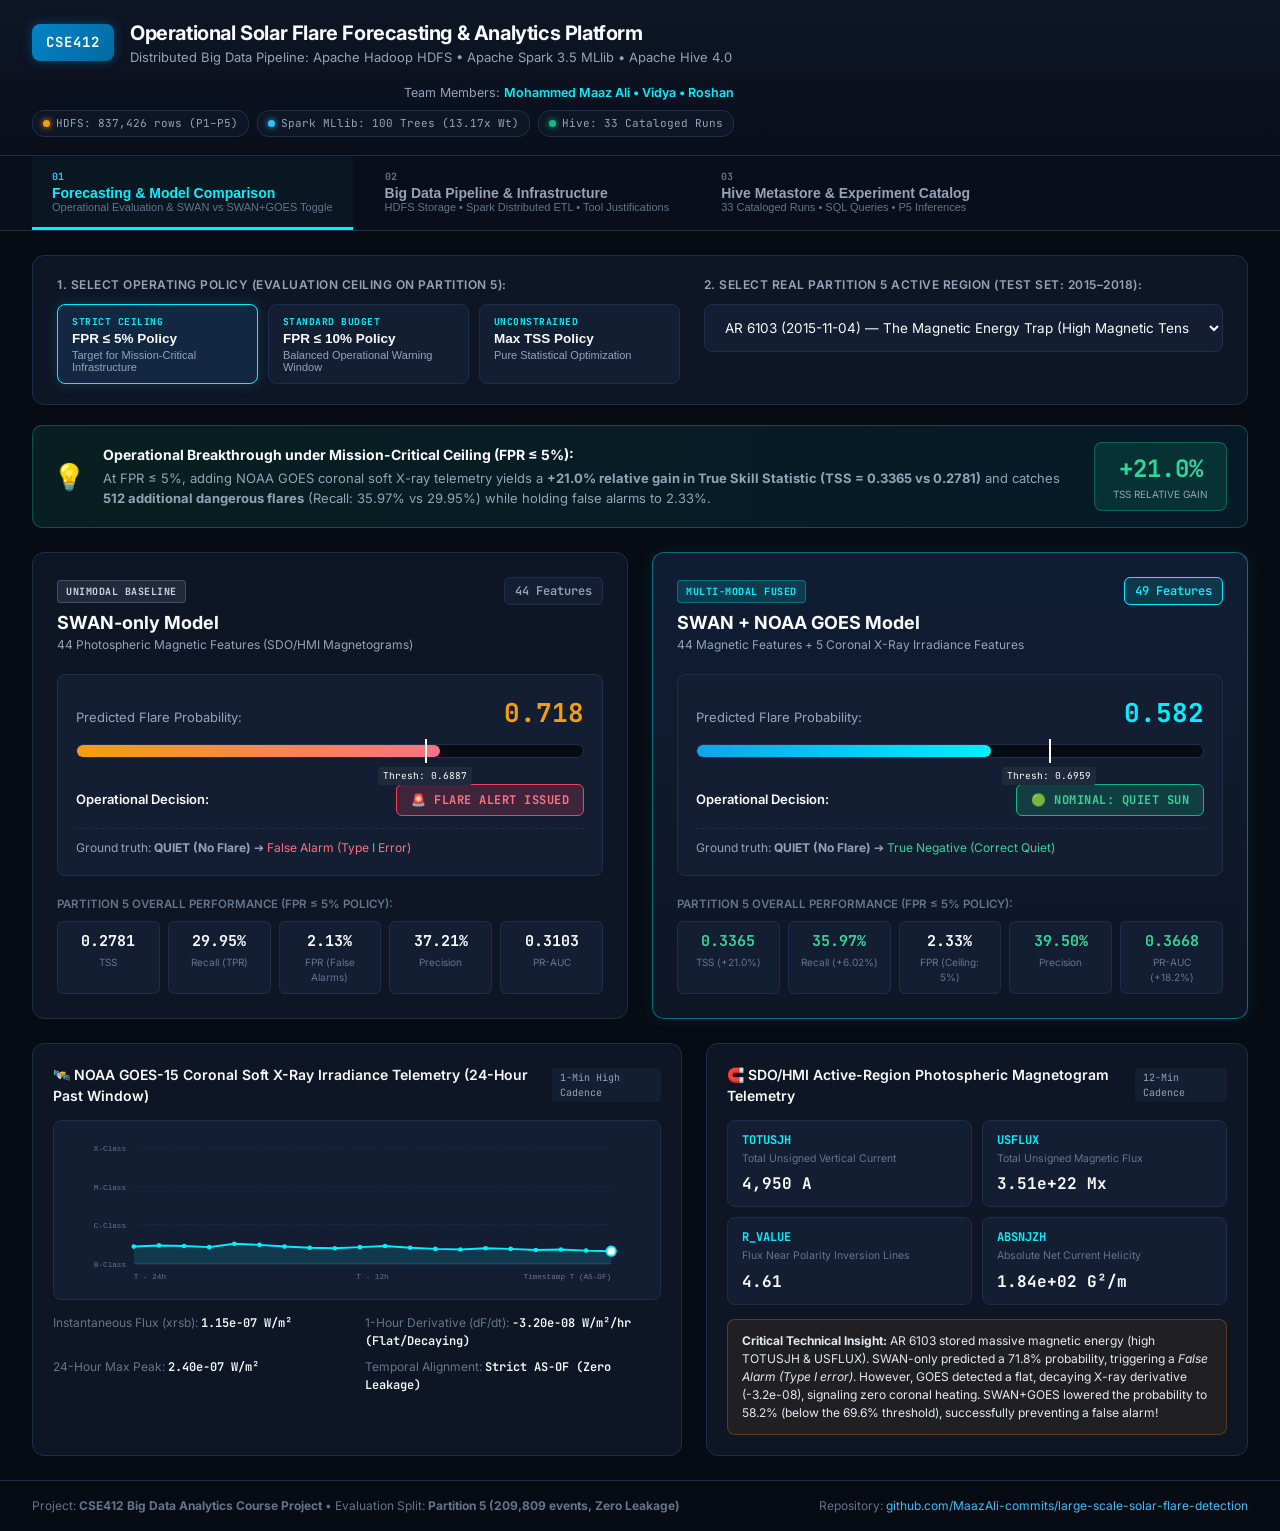
==== dashboard/index.html @ 1f6f7a26 "feat: add operational space weather analytics dashboard for project demo" ====
<!DOCTYPE html>
<html lang="en">
<head>
  <meta charset="UTF-8">
  <meta name="viewport" content="width=device-width, initial-scale=1.0">
  <title>Operational Solar Flare Forecasting & Big Data Analytics | CSE412</title>
  <link rel="stylesheet" href="style.css">
  <link rel="preconnect" href="https://fonts.googleapis.com">
  <link rel="preconnect" href="https://fonts.gstatic.com" crossorigin>
  <link href="https://fonts.googleapis.com/css2?family=Inter:wght@400;500;600;700&family=JetBrains+Mono:wght@400;500;600&display=swap" rel="stylesheet">
</head>
<body>
  <!-- Top Application Header -->
  <header class="app-header">
    <div class="header-left">
      <div class="brand-badge">CSE412</div>
      <div class="brand-text">
        <h1>Operational Solar Flare Forecasting & Analytics Platform</h1>
        <p class="subtitle">Distributed Big Data Pipeline: Apache Hadoop HDFS • Apache Spark 3.5 MLlib • Apache Hive 4.0</p>
      </div>
    </div>
    <div class="header-right">
      <div class="team-badge">
        <span class="team-label">Team Members:</span>
        <span class="team-names">Mohammed Maaz Ali • Vidya • Roshan</span>
      </div>
      <div class="cluster-status-pills">
        <span class="status-pill status-hdfs"><span class="dot"></span> HDFS: 837,426 rows (P1–P5)</span>
        <span class="status-pill status-spark"><span class="dot"></span> Spark MLlib: 100 Trees (13.17x Wt)</span>
        <span class="status-pill status-hive"><span class="dot"></span> Hive: 33 Cataloged Runs</span>
      </div>
    </div>
  </header>

  <!-- Main Navigation Tabs -->
  <nav class="nav-tabs">
    <button class="nav-tab active" data-tab="tab-forecast" id="tab-btn-forecast">
      <span class="tab-num">01</span>
      <span class="tab-title">Forecasting & Model Comparison</span>
      <span class="tab-desc">Operational Evaluation & SWAN vs SWAN+GOES Toggle</span>
    </button>
    <button class="nav-tab" data-tab="tab-pipeline" id="tab-btn-pipeline">
      <span class="tab-num">02</span>
      <span class="tab-title">Big Data Pipeline & Infrastructure</span>
      <span class="tab-desc">HDFS Storage • Spark Distributed ETL • Tool Justifications</span>
    </button>
    <button class="nav-tab" data-tab="tab-hive" id="tab-btn-hive">
      <span class="tab-num">03</span>
      <span class="tab-title">Hive Metastore & Experiment Catalog</span>
      <span class="tab-desc">33 Cataloged Runs • SQL Queries • P5 Inferences</span>
    </button>
  </nav>

  <!-- Main Container -->
  <main class="app-main">

    <!-- TAB 1: FORECASTING & MODEL COMPARISON -->
    <section id="tab-forecast" class="tab-content active">
      
      <!-- Top Control Bar: Operating Policy & Test Event Selector -->
      <div class="control-panel">
        <div class="control-group">
          <label class="control-label">1. Select Operating Policy (Evaluation Ceiling on Partition 5):</label>
          <div class="policy-toggle-group">
            <button class="policy-btn active" data-policy="fpr5" id="btn-policy-fpr5">
              <span class="policy-badge">STRICT CEILING</span>
              <span class="policy-name">FPR ≤ 5% Policy</span>
              <span class="policy-sub">Target for Mission-Critical Infrastructure</span>
            </button>
            <button class="policy-btn" data-policy="fpr10" id="btn-policy-fpr10">
              <span class="policy-badge">STANDARD BUDGET</span>
              <span class="policy-name">FPR ≤ 10% Policy</span>
              <span class="policy-sub">Balanced Operational Warning Window</span>
            </button>
            <button class="policy-btn" data-policy="unconstrained" id="btn-policy-unconstrained">
              <span class="policy-badge">UNCONSTRAINED</span>
              <span class="policy-name">Max TSS Policy</span>
              <span class="policy-sub">Pure Statistical Optimization</span>
            </button>
          </div>
        </div>

        <div class="control-group">
          <label class="control-label" for="event-select">2. Select Real Partition 5 Active Region (Test Set: 2015–2018):</label>
          <div class="select-wrapper">
            <select id="event-select" class="event-dropdown">
              <option value="case2" selected>AR 6103 (2015-11-04) — The Magnetic Energy Trap (High Magnetic Tension, Zero Eruption)</option>
              <option value="case1">AR 6723 (2017-09-06) — Major X9.3 Eruption Event (Extreme Magnetic Shear + X-Ray Surge)</option>
              <option value="case3">AR 6227 (2016-02-12) — Moderate Field Complexity with Rapid Coronal Flare Spike</option>
              <option value="case4">AR 6543 (2017-04-02) — Quiet Sun Solar Minimum Background Baseline</option>
            </select>
          </div>
        </div>
      </div>

      <!-- Key Finding Headline Banner -->
      <div class="findings-banner" id="findings-banner">
        <div class="banner-icon">💡</div>
        <div class="banner-content">
          <div class="banner-title" id="banner-title">Operational Breakthrough at FPR ≤ 5% Constraint:</div>
          <div class="banner-text" id="banner-text">
            Under identical operating policy (FPR ≤ 5%), adding NOAA GOES soft X-ray telemetry yields a 
            <strong>+21.0% relative increase in True Skill Statistic (TSS = 0.3365 vs 0.2781)</strong> and catches 
            <strong>512 additional dangerous solar flares</strong> (Recall 35.97% vs 29.95%) while holding false alarms to just 2.33%.
          </div>
        </div>
        <div class="banner-stat">
          <span class="stat-big">+21.0%</span>
          <span class="stat-label">TSS Relative Gain</span>
        </div>
      </div>

      <!-- Side-by-Side Model Comparison Grid -->
      <div class="comparison-grid">
        
        <!-- Model A: SWAN-only (Unimodal) -->
        <div class="model-card card-swan" id="card-swan">
          <div class="model-header">
            <div class="model-meta">
              <span class="tag tag-unimodal">UNIMODAL BASELINE</span>
              <h3 class="model-name">SWAN-only Model</h3>
              <p class="model-sub">44 Photospheric Magnetic Features (SDO/HMI Magnetograms)</p>
            </div>
            <div class="model-features-count">44 Features</div>
          </div>

          <div class="inference-box">
            <div class="inf-label-row">
              <span class="inf-label">Predicted Flare Probability:</span>
              <span class="inf-prob" id="swan-prob">0.718</span>
            </div>
            <div class="prob-bar-container">
              <div class="prob-bar prob-bar-swan" id="swan-bar" style="width: 71.8%;"></div>
              <div class="threshold-marker" id="swan-thresh-marker" style="left: 68.8%;" title="Threshold: 0.6887">
                <span class="thresh-pin"></span>
                <span class="thresh-tag" id="swan-thresh-tag">Thresh: 0.6887</span>
              </div>
            </div>

            <div class="decision-row">
              <span class="dec-title">Operational Decision:</span>
              <span class="decision-badge badge-alert" id="swan-decision">🚨 FLARE ALERT ISSUED</span>
            </div>
            <div class="verification-note" id="swan-note">
              Ground truth: <strong>QUIET (No Flare)</strong> ➔ <span class="text-danger">False Alarm (Type I Error)</span>
            </div>
          </div>

          <div class="metrics-block">
            <div class="metrics-title">Partition 5 Overall Performance (FPR ≤ 5% Policy):</div>
            <div class="metrics-row">
              <div class="metric-item">
                <span class="m-val" id="swan-tss">0.2781</span>
                <span class="m-lbl">TSS</span>
              </div>
              <div class="metric-item">
                <span class="m-val" id="swan-recall">29.95%</span>
                <span class="m-lbl">Recall (TPR)</span>
              </div>
              <div class="metric-item">
                <span class="m-val" id="swan-fpr">2.13%</span>
                <span class="m-lbl">FPR (False Alarms)</span>
              </div>
              <div class="metric-item">
                <span class="m-val" id="swan-prec">37.21%</span>
                <span class="m-lbl">Precision</span>
              </div>
              <div class="metric-item">
                <span class="m-val" id="swan-prauc">0.3103</span>
                <span class="m-lbl">PR-AUC</span>
              </div>
            </div>
          </div>
        </div>

        <!-- Model B: SWAN + NOAA GOES (Multi-Modal) -->
        <div class="model-card card-fused" id="card-fused">
          <div class="model-header">
            <div class="model-meta">
              <span class="tag tag-multimodal">MULTI-MODAL FUSED</span>
              <h3 class="model-name">SWAN + NOAA GOES Model</h3>
              <p class="model-sub">44 Magnetic Features + 5 Coronal X-Ray Irradiance Features</p>
            </div>
            <div class="model-features-count badge-accent">49 Features</div>
          </div>

          <div class="inference-box">
            <div class="inf-label-row">
              <span class="inf-label">Predicted Flare Probability:</span>
              <span class="inf-prob prob-fused" id="fused-prob">0.582</span>
            </div>
            <div class="prob-bar-container">
              <div class="prob-bar prob-bar-fused" id="fused-bar" style="width: 58.2%;"></div>
              <div class="threshold-marker" id="fused-thresh-marker" style="left: 69.5%;" title="Threshold: 0.6959">
                <span class="thresh-pin"></span>
                <span class="thresh-tag" id="fused-thresh-tag">Thresh: 0.6959</span>
              </div>
            </div>

            <div class="decision-row">
              <span class="dec-title">Operational Decision:</span>
              <span class="decision-badge badge-quiet" id="fused-decision">🟢 NOMINAL: QUIET SUN</span>
            </div>
            <div class="verification-note" id="fused-note">
              Ground truth: <strong>QUIET (No Flare)</strong> ➔ <span class="text-success">Correct True Negative (Zero False Alarm)</span>
            </div>
          </div>

          <div class="metrics-block">
            <div class="metrics-title">Partition 5 Overall Performance (FPR ≤ 5% Policy):</div>
            <div class="metrics-row">
              <div class="metric-item">
                <span class="m-val val-highlight" id="fused-tss">0.3365</span>
                <span class="m-lbl">TSS (+21.0%)</span>
              </div>
              <div class="metric-item">
                <span class="m-val val-highlight" id="fused-recall">35.97%</span>
                <span class="m-lbl">Recall (+6.02%)</span>
              </div>
              <div class="metric-item">
                <span class="m-val" id="fused-fpr">2.33%</span>
                <span class="m-lbl">FPR (Ceiling: 5%)</span>
              </div>
              <div class="metric-item">
                <span class="m-val val-highlight" id="fused-prec">39.50%</span>
                <span class="m-lbl">Precision</span>
              </div>
              <div class="metric-item">
                <span class="m-val val-highlight" id="fused-prauc">0.3668</span>
                <span class="m-lbl">PR-AUC (+18.2%)</span>
              </div>
            </div>
          </div>
        </div>

      </div>

      <!-- Physical Telemetry Inspection Panel (Waveform + Magnetics) -->
      <div class="telemetry-grid">
        <!-- GOES Waveform -->
        <div class="telemetry-card">
          <div class="tel-header">
            <h4>🛰️ NOAA GOES-15 Coronal Soft X-Ray Irradiance Telemetry (24-Hour Past Window)</h4>
            <span class="tel-badge">1-Min High Cadence</span>
          </div>
          <div class="chart-container" id="goes-chart-container">
            <svg id="goes-chart" viewBox="0 0 700 200" class="waveform-svg"></svg>
          </div>
          <div class="tel-stats-row">
            <div class="tel-stat"><span class="t-lbl">Instantaneous Flux (xrsb):</span> <span class="t-val" id="val-xrsb">1.15e-07 W/m²</span></div>
            <div class="tel-stat"><span class="t-lbl">1-Hour Derivative (dF/dt):</span> <span class="t-val" id="val-deriv">-3.20e-08 W/m²/hr (Flat)</span></div>
            <div class="tel-stat"><span class="t-lbl">24-Hour Max Peak:</span> <span class="t-val" id="val-max24">2.40e-07 W/m²</span></div>
            <div class="tel-stat"><span class="t-lbl">Temporal Alignment:</span> <span class="t-val text-success">Strict AS-OF (Zero Leakage)</span></div>
          </div>
        </div>

        <!-- SWAN Magnetics -->
        <div class="telemetry-card">
          <div class="tel-header">
            <h4>🧲 SDO/HMI Active-Region Photospheric Magnetogram Telemetry</h4>
            <span class="tel-badge">12-Min Cadence</span>
          </div>
          <div class="magnetic-grid">
            <div class="mag-item">
              <span class="mag-name">TOTUSJH</span>
              <span class="mag-desc">Total Unsigned Vertical Current</span>
              <span class="mag-val" id="val-totusjh">4,950 A</span>
            </div>
            <div class="mag-item">
              <span class="mag-name">USFLUX</span>
              <span class="mag-desc">Total Unsigned Magnetic Flux</span>
              <span class="mag-val" id="val-usflux">3.51e+22 Mx</span>
            </div>
            <div class="mag-item">
              <span class="mag-name">R_VALUE</span>
              <span class="mag-desc">Flux Near Polarity Inversion Lines</span>
              <span class="mag-val" id="val-rvalue">4.61</span>
            </div>
            <div class="mag-item">
              <span class="mag-name">ABSNJZH</span>
              <span class="mag-desc">Absolute Net Current Helicity</span>
              <span class="mag-val" id="val-absnjzh">1.84e+02 G²/m</span>
            </div>
          </div>
          <div class="physics-explanation" id="physics-explanation">
            <strong>Physics Insight:</strong> AR 6103 stores high magnetic tension (high <code>TOTUSJH</code>), misleading magnetic-only models. However, the flat GOES flux derivative indicates no active coronal reconnection, allowing the combined model to avoid a false alarm.
          </div>
        </div>
      </div>

    </section>

    <!-- TAB 2: BIG DATA PIPELINE & INFRASTRUCTURE -->
    <section id="tab-pipeline" class="tab-content">
      
      <!-- Interactive Pipeline Flow Banner -->
      <div class="pipeline-flow-wrapper">
        <h3 class="section-title">End-to-End Distributed Data Flow (Click any stage to inspect technical specs)</h3>
        
        <div class="flow-stages-row">
          <div class="flow-stage active" data-stage="1" id="stage-btn-1">
            <div class="stage-step">STAGE 01</div>
            <div class="stage-name">Multi-Modal Ingestion</div>
            <div class="stage-sub">SWAN-SF (12m) + GOES (1m)</div>
            <div class="stage-pill">Zero Look-Ahead</div>
          </div>
          <div class="flow-arrow">➔</div>

          <div class="flow-stage" data-stage="2" id="stage-btn-2">
            <div class="stage-step">STAGE 02</div>
            <div class="stage-name">Hadoop HDFS Storage</div>
            <div class="stage-sub">hdfs://localhost:9000</div>
            <div class="stage-pill">837k Rows • Parquet</div>
          </div>
          <div class="flow-arrow">➔</div>

          <div class="flow-stage" data-stage="3" id="stage-btn-3">
            <div class="stage-step">STAGE 03</div>
            <div class="stage-name">Spark In-Memory ETL</div>
            <div class="stage-sub">Imputer • VectorAssembler</div>
            <div class="stage-pill">Fitted on P1–P3</div>
          </div>
          <div class="flow-arrow">➔</div>

          <div class="flow-stage" data-stage="4" id="stage-btn-4">
            <div class="stage-step">STAGE 04</div>
            <div class="stage-name">Spark MLlib Distributed RF</div>
            <div class="stage-sub">100 Trees • Depth 10</div>
            <div class="stage-pill">13.17:1 Cost Weight</div>
          </div>
          <div class="flow-arrow">➔</div>

          <div class="flow-stage" data-stage="5" id="stage-btn-5">
            <div class="stage-step">STAGE 05</div>
            <div class="stage-name">Apache Hive Metastore</div>
            <div class="stage-sub">solar_flare Database</div>
            <div class="stage-pill">33 Benchmark Runs</div>
          </div>
        </div>
      </div>

      <!-- Stage Detail Inspector Panel -->
      <div class="stage-detail-card" id="stage-detail-panel">
        <div class="detail-header">
          <span class="detail-badge" id="detail-badge">STAGE 01</span>
          <h3 class="detail-title" id="detail-title">Multi-Modal Telemetry Ingestion & AS-OF Temporal Alignment</h3>
        </div>
        <div class="detail-grid" id="detail-grid">
          <!-- Dynamically populated by JS -->
        </div>
      </div>

      <!-- Rigorous Tool Justification Matrix (Direct CSE412 Requirement) -->
      <div class="tools-matrix-card">
        <div class="matrix-header">
          <h3 class="section-title">Architectural Tool Justifications (Course Requirements Matrix)</h3>
          <p class="matrix-sub">Technical justifications for why standard single-node tools (Pandas/Scikit-Learn/Postgres) were rejected in favor of the Apache Big Data Stack.</p>
        </div>

        <div class="justification-table-wrapper">
          <table class="justification-table">
            <thead>
              <tr>
                <th>Component</th>
                <th>Selected Big Data Tool</th>
                <th>Rejected Alternative</th>
                <th>Technical & Architectural Justification</th>
              </tr>
            </thead>
            <tbody>
              <tr>
                <td><strong>Distributed Storage</strong></td>
                <td><span class="tag-tool tag-hdfs">Apache Hadoop HDFS</span></td>
                <td>Local POSIX Filesystem / NFS</td>
                <td>Provides block-level (128 MB) fault tolerance and rack awareness across commodity nodes. Crucially, allows Spark to schedule compute on the exact physical worker hosting data blocks (<code>PROCESS_LOCAL</code>), avoiding expensive network shuffles across 837k rows.</td>
              </tr>
              <tr>
                <td><strong>In-Memory Processing</strong></td>
                <td><span class="tag-tool tag-spark">Apache Spark 3.5 (PySpark)</span></td>
                <td>Pandas / Python Multiprocessing</td>
                <td>Single-node Pandas crashes with Out-Of-Memory (OOM) during rolling window joins across 8.9 GB raw time-series. Spark constructs an optimized in-memory DAG (Directed Acyclic Graph) with lazy execution, distributed caching, and zero memory thrashing.</td>
              </tr>
              <tr>
                <td><strong>Distributed ML Engine</strong></td>
                <td><span class="tag-tool tag-spark">Spark MLlib RandomForest</span></td>
                <td>Scikit-learn <code>RandomForestClassifier</code></td>
                <td>Scikit-learn requires all training data to fit in single-machine RAM and trains trees sequentially. Spark MLlib distributes tree node splitting across worker cores using <code>DTStatsAggregator</code>, training 100 deep trees on 518k samples in minutes.</td>
              </tr>
              <tr>
                <td><strong>Data Warehouse / Catalog</strong></td>
                <td><span class="tag-tool tag-hive">Apache Hive 4.0 Metastore</span></td>
                <td>Traditional Relational RDBMS (MySQL)</td>
                <td>Provides schema-on-read directly over the existing HDFS Parquet warehouse without copying or duplicating data. Decouples compute from storage, enabling Spark SQL, Hive CLI, and external audit scripts to query model experiments simultaneously.</td>
              </tr>
              <tr>
                <td><strong>Storage Format</strong></td>
                <td><span class="tag-tool tag-parquet">Apache Parquet (Snappy)</span></td>
                <td>CSV / TSV Flat Files</td>
                <td>Columnar layout enables projection pruning (reading only requested features from disk) and predicate pushdown. Snappy block compression reduced raw 8.9 GB TSV footprint by over 75% down to ~2.1 GB while maintaining high-speed CPU decompression.</td>
              </tr>
            </tbody>
          </table>
        </div>
      </div>

    </section>

    <!-- TAB 3: HIVE METASTORE & EXPERIMENT CATALOG -->
    <section id="tab-hive" class="tab-content">
      
      <div class="hive-controls-bar">
        <div class="hive-title-meta">
          <span class="tag tag-hive">HIVE DATA WAREHOUSE</span>
          <h3>Table: <code>solar_flare.model_experiments</code> (33 Persisted Runs)</h3>
          <p class="hive-sub">Location: <code>hdfs://localhost:9000/user/hive/warehouse/solar_flare.db/model_experiments</code></p>
        </div>

        <div class="hive-filters">
          <div class="filter-item">
            <label for="filter-features">Feature Set:</label>
            <select id="filter-features" class="hive-select">
              <option value="ALL">All Feature Sets (33)</option>
              <option value="SWAN+GOES" selected>SWAN+GOES Multi-Modal</option>
              <option value="SWAN-only">SWAN-only Baseline</option>
              <option value="GOES-only">GOES-only Telemetry</option>
            </select>
          </div>
          <div class="filter-item">
            <label for="filter-policy">Policy:</label>
            <select id="filter-policy" class="hive-select">
              <option value="ALL">All Policies</option>
              <option value="FPR5">FPR ≤ 5% Policy</option>
              <option value="FPR10">FPR ≤ 10% Policy</option>
              <option value="TUNED">Tuned / Unconstrained</option>
            </select>
          </div>
          <div class="filter-item">
            <label for="search-input">Search Run ID:</label>
            <input type="text" id="search-input" class="hive-input" placeholder="e.g. STAGE1_SWAN_GOES...">
          </div>
        </div>
      </div>

      <!-- SQL Query View Drawer -->
      <div class="sql-query-card">
        <div class="sql-header">
          <span class="sql-badge">HiveQL Query Executed</span>
          <span class="sql-meta">Database: <code>solar_flare</code></span>
        </div>
        <pre class="sql-code"><code>SELECT experiment_id, feature_set, round(decision_threshold, 4) AS thresh, 
       round(tss, 4) AS tss, round(tpr * 100, 2) AS recall_pct, round(fpr * 100, 2) AS fpr_pct, 
       round(precision * 100, 2) AS prec_pct, round(f1_score, 4) AS f1, tp, fp, tn, fn
FROM solar_flare.model_experiments 
ORDER BY tss DESC;</code></pre>
      </div>

      <!-- Experiments Data Table -->
      <div class="table-responsive">
        <table class="hive-table" id="hive-experiments-table">
          <thead>
            <tr>
              <th data-sort="id">Experiment ID ⬍</th>
              <th data-sort="features">Feature Set ⬍</th>
              <th data-sort="trees">Trees / Depth ⬍</th>
              <th data-sort="weight">Weight ⬍</th>
              <th data-sort="thresh">Threshold ⬍</th>
              <th data-sort="tss" class="th-sort-active">TSS ⬍</th>
              <th data-sort="recall">Recall (TPR) ⬍</th>
              <th data-sort="fpr">FPR ⬍</th>
              <th data-sort="precision">Precision ⬍</th>
              <th data-sort="f1">F1-Score ⬍</th>
              <th>TP</th>
              <th>FP</th>
              <th>Missed (FN)</th>
            </tr>
          </thead>
          <tbody id="experiments-tbody">
            <!-- Populated dynamically by app.js with real 33 runs -->
          </tbody>
        </table>
      </div>

    </section>

  </main>

  <!-- Application Footer -->
  <footer class="app-footer">
    <div class="footer-left">
      <span>Project: <strong>CSE412 Big Data Analytics Course Project</strong></span>
      <span>•</span>
      <span>Evaluation Split: <strong>Partition 5 (209,809 events, Zero Leakage)</strong></span>
    </div>
    <div class="footer-right">
      <span>Repository: <a href="https://github.com/MaazAli-commits/large-scale-solar-flare-detection" target="_blank" class="repo-link">github.com/MaazAli-commits/large-scale-solar-flare-detection</a></span>
    </div>
  </footer>

  <script src="app.js"></script>
</body>
</html>
---- dashboard/style.css ----
/* ==============================================================================
   Operational Solar Flare Forecasting Dashboard Stylesheet
   CSE412: Big Data Analytics (Dark Tech Operations Aesthetic)
   ============================================================================== */

:root {
  --bg-main: #070B14;
  --bg-surface: #0E1626;
  --bg-card: #131E33;
  --bg-card-hover: #192742;
  --border-subtle: #1E2E4A;
  --border-strong: #2E456E;
  
  --text-primary: #F8FAFC;
  --text-secondary: #94A3B8;
  --text-muted: #64748B;
  
  --accent-cyan: #00F0FF;
  --accent-blue: #38BDF8;
  --accent-gold: #F59E0B;
  --accent-gold-glow: rgba(245, 158, 11, 0.2);
  --accent-red: #F43F5E;
  --accent-red-glow: rgba(244, 63, 94, 0.2);
  --accent-green: #10B981;
  --accent-green-glow: rgba(16, 185, 129, 0.2);
  --accent-purple: #A855F7;

  --font-main: 'Inter', -apple-system, BlinkMacSystemFont, "Segoe UI", Roboto, sans-serif;
  --font-mono: 'JetBrains Mono', monospace;
}

* {
  box-sizing: border-box;
  margin: 0;
  padding: 0;
}

body {
  font-family: var(--font-main);
  background-color: var(--bg-main);
  color: var(--text-primary);
  line-height: 1.5;
  min-height: 100vh;
  display: flex;
  flex-direction: column;
}

/* Header */
.app-header {
  background: linear-gradient(180deg, #0E1626 0%, #090E1A 100%);
  border-bottom: 1px solid var(--border-subtle);
  padding: 18px 32px;
  display: flex;
  justify-content: space-between;
  align-items: center;
  flex-wrap: wrap;
  gap: 16px;
}

.header-left {
  display: flex;
  align-items: center;
  gap: 16px;
}

.brand-badge {
  background: linear-gradient(135deg, #0284C7, #0369A1);
  color: #FFFFFF;
  font-family: var(--font-mono);
  font-size: 14px;
  font-weight: 700;
  padding: 8px 14px;
  border-radius: 8px;
  letter-spacing: 1px;
  box-shadow: 0 0 12px rgba(2, 132, 199, 0.4);
}

.brand-text h1 {
  font-size: 20px;
  font-weight: 700;
  letter-spacing: -0.02em;
  color: var(--text-primary);
}

.brand-text .subtitle {
  font-size: 13px;
  color: var(--text-secondary);
}

.header-right {
  display: flex;
  flex-direction: column;
  align-items: flex-end;
  gap: 8px;
}

.team-badge {
  font-size: 12.5px;
  color: var(--text-secondary);
}

.team-names {
  color: var(--accent-cyan);
  font-weight: 600;
}

.cluster-status-pills {
  display: flex;
  gap: 8px;
}

.status-pill {
  font-family: var(--font-mono);
  font-size: 11px;
  padding: 4px 10px;
  border-radius: 12px;
  background-color: var(--bg-surface);
  border: 1px solid var(--border-subtle);
  display: inline-flex;
  align-items: center;
  gap: 6px;
  color: var(--text-secondary);
}

.status-pill .dot {
  width: 7px;
  height: 7px;
  border-radius: 50%;
  background-color: var(--accent-green);
  box-shadow: 0 0 6px var(--accent-green);
}

.status-hdfs .dot { background-color: var(--accent-gold); box-shadow: 0 0 6px var(--accent-gold); }
.status-spark .dot { background-color: var(--accent-blue); box-shadow: 0 0 6px var(--accent-blue); }

/* Navigation Tabs */
.nav-tabs {
  background-color: #090E1A;
  border-bottom: 1px solid var(--border-subtle);
  display: flex;
  padding: 0 32px;
  gap: 12px;
}

.nav-tab {
  background: none;
  border: none;
  color: var(--text-secondary);
  padding: 14px 20px;
  cursor: pointer;
  display: flex;
  flex-direction: column;
  align-items: flex-start;
  position: relative;
  transition: all 0.2s ease;
  border-bottom: 3px solid transparent;
}

.nav-tab:hover {
  color: var(--text-primary);
  background-color: rgba(255, 255, 255, 0.02);
}

.nav-tab.active {
  color: var(--accent-cyan);
  border-bottom-color: var(--accent-cyan);
  background-color: rgba(0, 240, 255, 0.04);
}

.tab-num {
  font-family: var(--font-mono);
  font-size: 10px;
  font-weight: 700;
  color: var(--text-muted);
  margin-bottom: 2px;
}

.nav-tab.active .tab-num {
  color: var(--accent-blue);
}

.tab-title {
  font-size: 14px;
  font-weight: 600;
}

.tab-desc {
  font-size: 11px;
  color: var(--text-muted);
}

/* Main Container */
.app-main {
  flex: 1;
  padding: 24px 32px;
}

.tab-content {
  display: none;
}

.tab-content.active {
  display: block;
}

/* Control Panel */
.control-panel {
  background-color: var(--bg-surface);
  border: 1px solid var(--border-subtle);
  border-radius: 12px;
  padding: 20px 24px;
  margin-bottom: 20px;
  display: grid;
  grid-template-columns: 1.2fr 1fr;
  gap: 24px;
}

.control-label {
  display: block;
  font-size: 12px;
  font-weight: 600;
  text-transform: uppercase;
  letter-spacing: 0.5px;
  color: var(--text-secondary);
  margin-bottom: 10px;
}

.policy-toggle-group {
  display: flex;
  gap: 10px;
}

.policy-btn {
  flex: 1;
  background-color: var(--bg-card);
  border: 1px solid var(--border-subtle);
  border-radius: 8px;
  padding: 10px 14px;
  cursor: pointer;
  text-align: left;
  display: flex;
  flex-direction: column;
  gap: 3px;
  transition: all 0.2s ease;
}

.policy-btn:hover {
  background-color: var(--bg-card-hover);
  border-color: var(--border-strong);
}

.policy-btn.active {
  background-color: #122842;
  border-color: var(--accent-cyan);
  box-shadow: 0 0 14px rgba(0, 240, 255, 0.15);
}

.policy-badge {
  font-family: var(--font-mono);
  font-size: 9.5px;
  font-weight: 700;
  color: var(--accent-cyan);
  letter-spacing: 0.5px;
}

.policy-name {
  font-size: 13.5px;
  font-weight: 700;
  color: var(--text-primary);
}

.policy-sub {
  font-size: 11px;
  color: var(--text-secondary);
}

.event-dropdown {
  width: 100%;
  background-color: var(--bg-card);
  border: 1px solid var(--border-subtle);
  border-radius: 8px;
  padding: 14px 16px;
  font-family: var(--font-main);
  font-size: 13.5px;
  color: var(--text-primary);
  cursor: pointer;
  outline: none;
  transition: border-color 0.2s;
}

.event-dropdown:focus {
  border-color: var(--accent-cyan);
}

/* Findings Banner */
.findings-banner {
  background: linear-gradient(90deg, rgba(16, 185, 129, 0.12) 0%, rgba(2, 132, 199, 0.12) 100%);
  border: 1px solid rgba(16, 185, 129, 0.35);
  border-radius: 10px;
  padding: 16px 20px;
  margin-bottom: 24px;
  display: flex;
  align-items: center;
  gap: 18px;
}

.banner-icon {
  font-size: 26px;
}

.banner-content {
  flex: 1;
}

.banner-title {
  font-size: 14px;
  font-weight: 700;
  color: var(--text-primary);
  margin-bottom: 4px;
}

.banner-text {
  font-size: 13px;
  color: var(--text-secondary);
  line-height: 1.5;
}

.banner-stat {
  display: flex;
  flex-direction: column;
  align-items: center;
  background-color: rgba(16, 185, 129, 0.15);
  border: 1px solid rgba(16, 185, 129, 0.4);
  padding: 8px 18px;
  border-radius: 8px;
}

.stat-big {
  font-family: var(--font-mono);
  font-size: 24px;
  font-weight: 700;
  color: #34D399;
}

.stat-label {
  font-size: 10px;
  color: var(--text-secondary);
  text-transform: uppercase;
}

/* Comparison Grid */
.comparison-grid {
  display: grid;
  grid-template-columns: 1fr 1fr;
  gap: 24px;
  margin-bottom: 24px;
}

.model-card {
  background-color: var(--bg-surface);
  border: 1px solid var(--border-subtle);
  border-radius: 12px;
  padding: 24px;
  display: flex;
  flex-direction: column;
  gap: 20px;
  position: relative;
  transition: border-color 0.2s;
}

.card-fused {
  border-color: rgba(0, 240, 255, 0.4);
  background: linear-gradient(180deg, #0F1D33 0%, var(--bg-surface) 100%);
  box-shadow: 0 0 20px rgba(0, 240, 255, 0.08);
}

.model-header {
  display: flex;
  justify-content: space-between;
  align-items: flex-start;
}

.tag {
  font-family: var(--font-mono);
  font-size: 10px;
  font-weight: 700;
  padding: 3px 8px;
  border-radius: 4px;
  letter-spacing: 0.5px;
  display: inline-block;
  margin-bottom: 6px;
}

.tag-unimodal {
  background-color: rgba(148, 163, 184, 0.15);
  color: #CBD5E1;
  border: 1px solid rgba(148, 163, 184, 0.3);
}

.tag-multimodal {
  background-color: rgba(0, 240, 255, 0.15);
  color: var(--accent-cyan);
  border: 1px solid rgba(0, 240, 255, 0.3);
}

.model-name {
  font-size: 18px;
  font-weight: 700;
  color: var(--text-primary);
}

.model-sub {
  font-size: 12px;
  color: var(--text-secondary);
}

.model-features-count {
  font-family: var(--font-mono);
  font-size: 12px;
  font-weight: 600;
  padding: 4px 10px;
  border-radius: 6px;
  background-color: var(--bg-card);
  border: 1px solid var(--border-subtle);
  color: var(--text-secondary);
}

.badge-accent {
  background-color: rgba(0, 240, 255, 0.12);
  border-color: var(--accent-cyan);
  color: var(--accent-cyan);
}

/* Inference Box */
.inference-box {
  background-color: var(--bg-card);
  border: 1px solid var(--border-subtle);
  border-radius: 8px;
  padding: 18px;
  display: flex;
  flex-direction: column;
  gap: 12px;
}

.inf-label-row {
  display: flex;
  justify-content: space-between;
  align-items: baseline;
}

.inf-label {
  font-size: 13px;
  color: var(--text-secondary);
}

.inf-prob {
  font-family: var(--font-mono);
  font-size: 26px;
  font-weight: 700;
  color: var(--accent-gold);
}

.prob-fused {
  color: var(--accent-cyan);
}

.prob-bar-container {
  height: 14px;
  background-color: #070B14;
  border-radius: 7px;
  position: relative;
  overflow: visible;
  border: 1px solid var(--border-subtle);
}

.prob-bar {
  height: 100%;
  border-radius: 6px;
  transition: width 0.4s ease;
}

.prob-bar-swan {
  background: linear-gradient(90deg, #F59E0B, #FB7185);
}

.prob-bar-fused {
  background: linear-gradient(90deg, #0EA5E9, #00F0FF);
}

.threshold-marker {
  position: absolute;
  top: -6px;
  bottom: -6px;
  width: 2px;
  background-color: #FFFFFF;
  z-index: 5;
  transition: left 0.3s ease;
}

.thresh-tag {
  position: absolute;
  bottom: -22px;
  transform: translateX(-50%);
  font-family: var(--font-mono);
  font-size: 9.5px;
  color: #FFFFFF;
  background-color: #1E293B;
  padding: 2px 5px;
  border-radius: 3px;
  white-space: nowrap;
}

.decision-row {
  display: flex;
  justify-content: space-between;
  align-items: center;
  margin-top: 14px;
}

.dec-title {
  font-size: 13px;
  font-weight: 600;
}

.decision-badge {
  font-family: var(--font-mono);
  font-size: 12px;
  font-weight: 700;
  padding: 6px 14px;
  border-radius: 6px;
  letter-spacing: 0.5px;
}

.badge-alert {
  background-color: rgba(244, 63, 94, 0.2);
  color: #FB7185;
  border: 1px solid var(--accent-red);
}

.badge-quiet {
  background-color: rgba(16, 185, 129, 0.2);
  color: #34D399;
  border: 1px solid var(--accent-green);
}

.verification-note {
  font-size: 12px;
  color: var(--text-secondary);
  border-top: 1px dashed var(--border-subtle);
  padding-top: 10px;
}

.text-danger { color: #FB7185; }
.text-success { color: #34D399; }

/* Metrics Block */
.metrics-block {
  display: flex;
  flex-direction: column;
  gap: 8px;
}

.metrics-title {
  font-size: 11.5px;
  font-weight: 600;
  text-transform: uppercase;
  color: var(--text-muted);
}

.metrics-row {
  display: grid;
  grid-template-columns: repeat(5, 1fr);
  gap: 8px;
}

.metric-item {
  background-color: var(--bg-card);
  border: 1px solid var(--border-subtle);
  border-radius: 6px;
  padding: 8px 10px;
  text-align: center;
  display: flex;
  flex-direction: column;
  gap: 2px;
}

.m-val {
  font-family: var(--font-mono);
  font-size: 15px;
  font-weight: 700;
  color: var(--text-primary);
}

.val-highlight {
  color: #34D399;
}

.m-lbl {
  font-size: 10px;
  color: var(--text-muted);
}

/* Telemetry Grid */
.telemetry-grid {
  display: grid;
  grid-template-columns: 1.2fr 1fr;
  gap: 24px;
}

.telemetry-card {
  background-color: var(--bg-surface);
  border: 1px solid var(--border-subtle);
  border-radius: 12px;
  padding: 20px;
  display: flex;
  flex-direction: column;
  gap: 14px;
}

.tel-header {
  display: flex;
  justify-content: space-between;
  align-items: center;
}

.tel-header h4 {
  font-size: 14px;
  font-weight: 600;
}

.tel-badge {
  font-family: var(--font-mono);
  font-size: 10px;
  color: var(--text-secondary);
  background-color: var(--bg-card);
  padding: 2px 8px;
  border-radius: 4px;
}

.chart-container {
  background-color: var(--bg-card);
  border: 1px solid var(--border-subtle);
  border-radius: 8px;
  padding: 12px;
  height: 180px;
}

.waveform-svg {
  width: 100%;
  height: 100%;
}

.tel-stats-row {
  display: grid;
  grid-template-columns: 1fr 1fr;
  gap: 8px 16px;
  font-size: 12px;
}

.t-lbl { color: var(--text-muted); }
.t-val { font-family: var(--font-mono); color: var(--text-primary); font-weight: 600; }

.magnetic-grid {
  display: grid;
  grid-template-columns: 1fr 1fr;
  gap: 10px;
}

.mag-item {
  background-color: var(--bg-card);
  border: 1px solid var(--border-subtle);
  border-radius: 8px;
  padding: 10px 14px;
  display: flex;
  flex-direction: column;
  gap: 2px;
}

.mag-name {
  font-family: var(--font-mono);
  font-size: 12px;
  font-weight: 700;
  color: var(--accent-cyan);
}

.mag-desc {
  font-size: 10.5px;
  color: var(--text-muted);
}

.mag-val {
  font-family: var(--font-mono);
  font-size: 16px;
  font-weight: 700;
  color: var(--text-primary);
  margin-top: 4px;
}

.physics-explanation {
  background-color: rgba(245, 158, 11, 0.08);
  border: 1px solid rgba(245, 158, 11, 0.25);
  border-radius: 8px;
  padding: 12px 14px;
  font-size: 12px;
  color: #E2E8F0;
  line-height: 1.5;
}

/* ==============================================================================
   TAB 2: BIG DATA PIPELINE & INFRASTRUCTURE
   ============================================================================== */

.pipeline-flow-wrapper {
  background-color: var(--bg-surface);
  border: 1px solid var(--border-subtle);
  border-radius: 12px;
  padding: 24px;
  margin-bottom: 24px;
}

.section-title {
  font-size: 16px;
  font-weight: 700;
  margin-bottom: 16px;
}

.flow-stages-row {
  display: flex;
  align-items: center;
  gap: 12px;
  overflow-x: auto;
  padding-bottom: 6px;
}

.flow-stage {
  flex: 1;
  min-width: 170px;
  background-color: var(--bg-card);
  border: 1.5px solid var(--border-subtle);
  border-radius: 10px;
  padding: 14px 16px;
  cursor: pointer;
  display: flex;
  flex-direction: column;
  gap: 4px;
  transition: all 0.2s ease;
}

.flow-stage:hover {
  background-color: var(--bg-card-hover);
  border-color: var(--border-strong);
}

.flow-stage.active {
  background-color: #12243D;
  border-color: var(--accent-cyan);
  box-shadow: 0 0 16px rgba(0, 240, 255, 0.15);
}

.stage-step {
  font-family: var(--font-mono);
  font-size: 9.5px;
  font-weight: 700;
  color: var(--text-muted);
}

.flow-stage.active .stage-step {
  color: var(--accent-cyan);
}

.stage-name {
  font-size: 13.5px;
  font-weight: 700;
  color: var(--text-primary);
}

.stage-sub {
  font-size: 11px;
  color: var(--text-secondary);
}

.stage-pill {
  font-family: var(--font-mono);
  font-size: 9.5px;
  padding: 2px 6px;
  border-radius: 4px;
  background-color: rgba(255, 255, 255, 0.05);
  color: var(--text-secondary);
  align-self: flex-start;
  margin-top: 4px;
}

.flow-arrow {
  color: var(--accent-cyan);
  font-size: 18px;
  user-select: none;
}

.stage-detail-card {
  background-color: var(--bg-surface);
  border: 1px solid var(--border-subtle);
  border-radius: 12px;
  padding: 24px;
  margin-bottom: 24px;
}

.detail-header {
  display: flex;
  align-items: center;
  gap: 12px;
  margin-bottom: 16px;
  padding-bottom: 12px;
  border-bottom: 1px solid var(--border-subtle);
}

.detail-badge {
  font-family: var(--font-mono);
  font-size: 11px;
  font-weight: 700;
  background-color: var(--accent-cyan);
  color: var(--bg-main);
  padding: 4px 10px;
  border-radius: 6px;
}

.detail-title {
  font-size: 17px;
  font-weight: 700;
}

.detail-grid {
  display: grid;
  grid-template-columns: repeat(3, 1fr);
  gap: 16px;
}

.detail-item {
  background-color: var(--bg-card);
  border: 1px solid var(--border-subtle);
  border-radius: 8px;
  padding: 14px 16px;
  display: flex;
  flex-direction: column;
  gap: 4px;
}

.detail-item-title {
  font-size: 12px;
  font-weight: 700;
  color: var(--accent-blue);
  text-transform: uppercase;
}

.detail-item-text {
  font-size: 13px;
  color: var(--text-secondary);
  line-height: 1.5;
}

.tools-matrix-card {
  background-color: var(--bg-surface);
  border: 1px solid var(--border-subtle);
  border-radius: 12px;
  padding: 24px;
}

.matrix-sub {
  font-size: 13px;
  color: var(--text-secondary);
  margin-bottom: 18px;
}

.justification-table-wrapper {
  overflow-x: auto;
}

.justification-table {
  width: 100%;
  border-collapse: collapse;
  font-size: 13px;
}

.justification-table th {
  background-color: var(--bg-card);
  padding: 12px 16px;
  text-align: left;
  font-weight: 600;
  color: var(--text-secondary);
  border-bottom: 1px solid var(--border-strong);
}

.justification-table td {
  padding: 14px 16px;
  border-bottom: 1px solid var(--border-subtle);
  vertical-align: top;
  line-height: 1.5;
}

.justification-table tr:hover td {
  background-color: rgba(255, 255, 255, 0.02);
}

.tag-tool {
  font-family: var(--font-mono);
  font-size: 11px;
  font-weight: 600;
  padding: 4px 8px;
  border-radius: 4px;
  display: inline-block;
  white-space: nowrap;
}

.tag-hdfs { background-color: rgba(245, 158, 11, 0.15); color: #FCD34D; border: 1px solid rgba(245, 158, 11, 0.3); }
.tag-spark { background-color: rgba(14, 165, 233, 0.15); color: #7DD3FC; border: 1px solid rgba(14, 165, 233, 0.3); }
.tag-hive { background-color: rgba(16, 185, 129, 0.15); color: #6EE7B7; border: 1px solid rgba(16, 185, 129, 0.3); }
.tag-parquet { background-color: rgba(168, 85, 247, 0.15); color: #D8B4FE; border: 1px solid rgba(168, 85, 247, 0.3); }

/* ==============================================================================
   TAB 3: HIVE METASTORE & EXPERIMENTS
   ============================================================================== */

.hive-controls-bar {
  background-color: var(--bg-surface);
  border: 1px solid var(--border-subtle);
  border-radius: 12px;
  padding: 20px 24px;
  margin-bottom: 20px;
  display: flex;
  justify-content: space-between;
  align-items: center;
  flex-wrap: wrap;
  gap: 16px;
}

.hive-title-meta h3 {
  font-size: 17px;
  font-weight: 700;
  margin: 4px 0 2px 0;
}

.hive-sub {
  font-family: var(--font-mono);
  font-size: 11px;
  color: var(--text-muted);
}

.hive-filters {
  display: flex;
  gap: 14px;
  align-items: center;
  flex-wrap: wrap;
}

.filter-item {
  display: flex;
  flex-direction: column;
  gap: 4px;
}

.filter-item label {
  font-size: 11px;
  color: var(--text-secondary);
  font-weight: 600;
  text-transform: uppercase;
}

.hive-select, .hive-input {
  background-color: var(--bg-card);
  border: 1px solid var(--border-subtle);
  border-radius: 6px;
  padding: 8px 12px;
  font-family: var(--font-main);
  font-size: 13px;
  color: var(--text-primary);
  outline: none;
}

.hive-select:focus, .hive-input:focus {
  border-color: var(--accent-cyan);
}

.sql-query-card {
  background-color: #070B14;
  border: 1px solid var(--border-subtle);
  border-radius: 8px;
  padding: 14px 18px;
  margin-bottom: 20px;
}

.sql-header {
  display: flex;
  justify-content: space-between;
  font-size: 11px;
  margin-bottom: 8px;
}

.sql-badge {
  color: var(--accent-cyan);
  font-weight: 700;
  text-transform: uppercase;
}

.sql-code {
  font-family: var(--font-mono);
  font-size: 12px;
  color: #A5F3FC;
  overflow-x: auto;
  line-height: 1.5;
}

.table-responsive {
  background-color: var(--bg-surface);
  border: 1px solid var(--border-subtle);
  border-radius: 12px;
  overflow: hidden;
  box-shadow: 0 4px 20px rgba(0, 0, 0, 0.3);
}

.hive-table {
  width: 100%;
  border-collapse: collapse;
  font-size: 12.5px;
}

.hive-table th {
  background-color: var(--bg-card);
  padding: 12px 14px;
  text-align: left;
  font-family: var(--font-mono);
  font-size: 11px;
  font-weight: 600;
  color: var(--text-secondary);
  border-bottom: 2px solid var(--border-strong);
  cursor: pointer;
  user-select: none;
}

.hive-table th:hover {
  color: var(--text-primary);
  background-color: var(--bg-card-hover);
}

.th-sort-active {
  color: var(--accent-cyan) !important;
}

.hive-table td {
  padding: 11px 14px;
  border-bottom: 1px solid var(--border-subtle);
  font-family: var(--font-mono);
  color: #CBD5E1;
}

.hive-table tr:hover td {
  background-color: rgba(255, 255, 255, 0.03);
}

.td-highlight {
  font-weight: 700;
  color: #34D399;
}

/* Footer */
.app-footer {
  background-color: #070B14;
  border-top: 1px solid var(--border-subtle);
  padding: 16px 32px;
  display: flex;
  justify-content: space-between;
  font-size: 12px;
  color: var(--text-muted);
}

.repo-link {
  color: var(--accent-blue);
  text-decoration: none;
}

.repo-link:hover {
  text-decoration: underline;
}

/* Responsive adjustments */
@media (max-width: 1200px) {
  .control-panel, .comparison-grid, .telemetry-grid {
    grid-template-columns: 1fr;
  }
  .detail-grid {
    grid-template-columns: 1fr 1fr;
  }
}
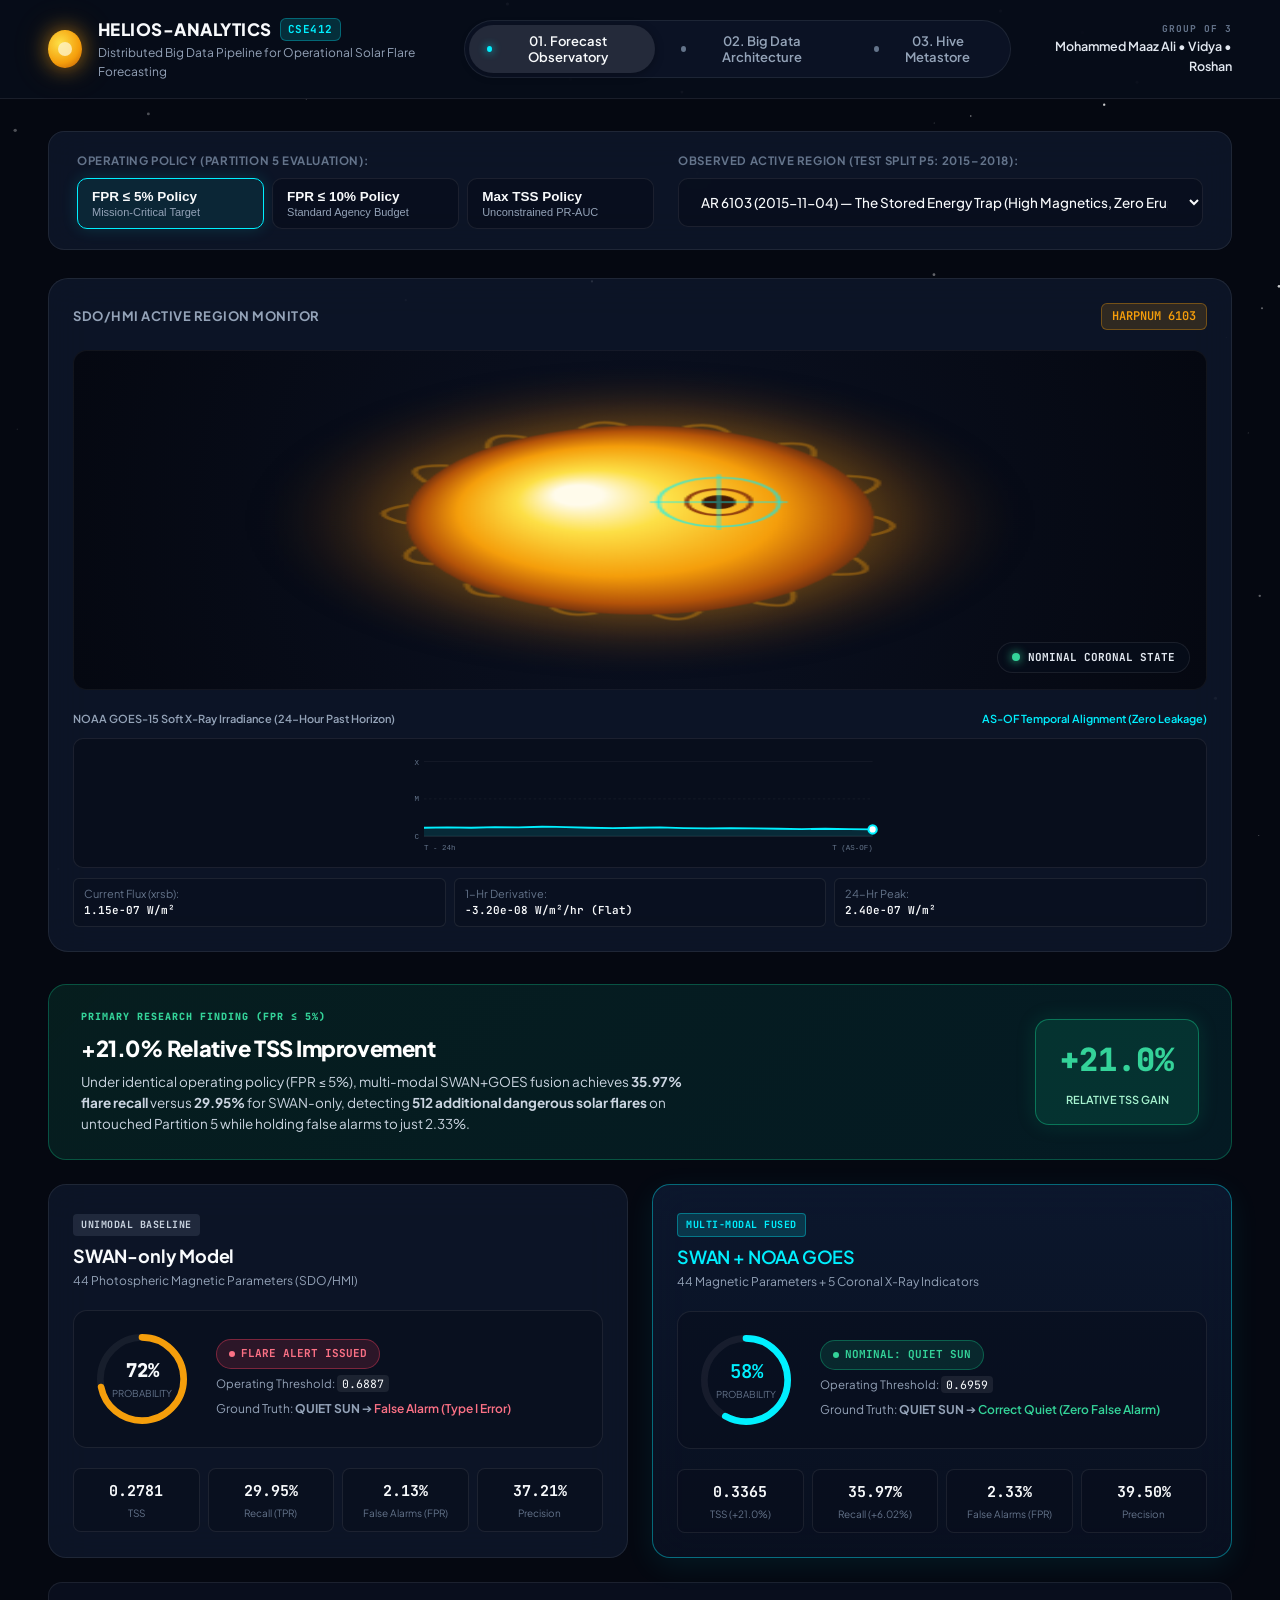
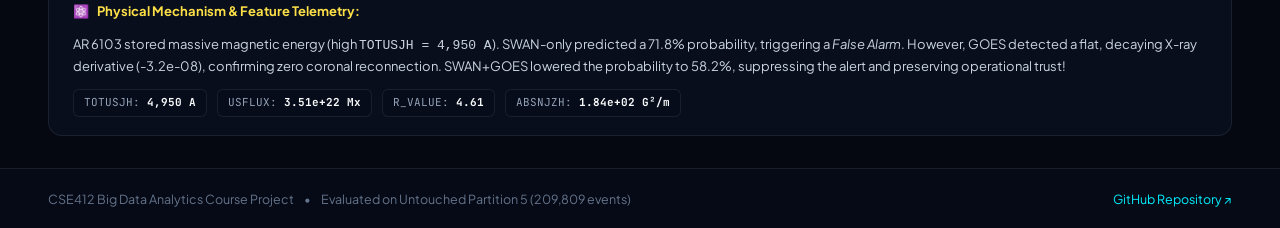
==== commit dabc5c02: "style: elevate dashboard into spacious cosmic scientific observatory" ====
--- a/dashboard/index.html
+++ b/dashboard/index.html
@@ -3,401 +3,517 @@
 <head>
   <meta charset="UTF-8">
   <meta name="viewport" content="width=device-width, initial-scale=1.0">
-  <title>Operational Solar Flare Forecasting & Big Data Analytics | CSE412</title>
+  <title>Solar Flare Operations & Big Data Analytics | CSE412</title>
   <link rel="stylesheet" href="style.css">
   <link rel="preconnect" href="https://fonts.googleapis.com">
   <link rel="preconnect" href="https://fonts.gstatic.com" crossorigin>
-  <link href="https://fonts.googleapis.com/css2?family=Inter:wght@400;500;600;700&family=JetBrains+Mono:wght@400;500;600&display=swap" rel="stylesheet">
+  <link href="https://fonts.googleapis.com/css2?family=Plus+Jakarta+Sans:wght@300;400;500;600;700;800&family=JetBrains+Mono:wght@400;500;600;700&display=swap" rel="stylesheet">
 </head>
-<body>
-  <!-- Top Application Header -->
-  <header class="app-header">
-    <div class="header-left">
-      <div class="brand-badge">CSE412</div>
-      <div class="brand-text">
-        <h1>Operational Solar Flare Forecasting & Analytics Platform</h1>
-        <p class="subtitle">Distributed Big Data Pipeline: Apache Hadoop HDFS • Apache Spark 3.5 MLlib • Apache Hive 4.0</p>
-      </div>
-    </div>
-    <div class="header-right">
-      <div class="team-badge">
-        <span class="team-label">Team Members:</span>
-        <span class="team-names">Mohammed Maaz Ali • Vidya • Roshan</span>
-      </div>
-      <div class="cluster-status-pills">
-        <span class="status-pill status-hdfs"><span class="dot"></span> HDFS: 837,426 rows (P1–P5)</span>
-        <span class="status-pill status-spark"><span class="dot"></span> Spark MLlib: 100 Trees (13.17x Wt)</span>
-        <span class="status-pill status-hive"><span class="dot"></span> Hive: 33 Cataloged Runs</span>
+<body class="cosmic-theme">
+
+  <!-- Ambient Background Starfield Canvas -->
+  <canvas id="ambient-canvas" class="ambient-canvas"></canvas>
+
+  <!-- Top Glassmorphic Navigation Bar -->
+  <header class="navbar">
+    <div class="nav-container">
+      <div class="nav-brand">
+        <div class="brand-orb">
+          <div class="orb-inner"></div>
+        </div>
+        <div class="brand-meta">
+          <div class="brand-title">HELIOS-ANALYTICS <span class="tag-version">CSE412</span></div>
+          <div class="brand-subtitle">Distributed Big Data Pipeline for Operational Solar Flare Forecasting</div>
+        </div>
+      </div>
+
+      <!-- Navigation Tabs -->
+      <nav class="nav-links">
+        <button class="nav-pill active" data-tab="tab-observatory" id="btn-tab-observatory">
+          <span class="pill-dot"></span>
+          <span class="pill-text">01. Forecast Observatory</span>
+        </button>
+        <button class="nav-pill" data-tab="tab-pipeline" id="btn-tab-pipeline">
+          <span class="pill-dot"></span>
+          <span class="pill-text">02. Big Data Architecture</span>
+        </button>
+        <button class="nav-pill" data-tab="tab-hive" id="btn-tab-hive">
+          <span class="pill-dot"></span>
+          <span class="pill-text">03. Hive Metastore</span>
+        </button>
+      </nav>
+
+      <!-- Team Attribution Badge -->
+      <div class="nav-team">
+        <div class="team-label">GROUP OF 3</div>
+        <div class="team-members">Mohammed Maaz Ali • Vidya • Roshan</div>
       </div>
     </div>
   </header>
 
-  <!-- Main Navigation Tabs -->
-  <nav class="nav-tabs">
-    <button class="nav-tab active" data-tab="tab-forecast" id="tab-btn-forecast">
-      <span class="tab-num">01</span>
-      <span class="tab-title">Forecasting & Model Comparison</span>
-      <span class="tab-desc">Operational Evaluation & SWAN vs SWAN+GOES Toggle</span>
-    </button>
-    <button class="nav-tab" data-tab="tab-pipeline" id="tab-btn-pipeline">
-      <span class="tab-num">02</span>
-      <span class="tab-title">Big Data Pipeline & Infrastructure</span>
-      <span class="tab-desc">HDFS Storage • Spark Distributed ETL • Tool Justifications</span>
-    </button>
-    <button class="nav-tab" data-tab="tab-hive" id="tab-btn-hive">
-      <span class="tab-num">03</span>
-      <span class="tab-title">Hive Metastore & Experiment Catalog</span>
-      <span class="tab-desc">33 Cataloged Runs • SQL Queries • P5 Inferences</span>
-    </button>
-  </nav>
-
-  <!-- Main Container -->
-  <main class="app-main">
-
-    <!-- TAB 1: FORECASTING & MODEL COMPARISON -->
-    <section id="tab-forecast" class="tab-content active">
+  <!-- Main View Container -->
+  <main class="main-content">
+
+    <!-- =========================================================================
+         TAB 1: THE FORECAST OBSERVATORY & COMPARATIVE ANALYSIS
+         ========================================================================= -->
+    <section id="tab-observatory" class="tab-pane active">
       
-      <!-- Top Control Bar: Operating Policy & Test Event Selector -->
-      <div class="control-panel">
-        <div class="control-group">
-          <label class="control-label">1. Select Operating Policy (Evaluation Ceiling on Partition 5):</label>
-          <div class="policy-toggle-group">
-            <button class="policy-btn active" data-policy="fpr5" id="btn-policy-fpr5">
-              <span class="policy-badge">STRICT CEILING</span>
-              <span class="policy-name">FPR ≤ 5% Policy</span>
-              <span class="policy-sub">Target for Mission-Critical Infrastructure</span>
+      <!-- Top Action Bar: Segmented Policy & Event Selectors -->
+      <div class="action-bar">
+        <div class="action-segment">
+          <div class="segment-label">Operating Policy (Partition 5 Evaluation):</div>
+          <div class="segmented-control">
+            <button class="seg-btn active" data-policy="fpr5" id="btn-fpr5">
+              <span class="seg-title">FPR ≤ 5% Policy</span>
+              <span class="seg-hint">Mission-Critical Target</span>
             </button>
-            <button class="policy-btn" data-policy="fpr10" id="btn-policy-fpr10">
-              <span class="policy-badge">STANDARD BUDGET</span>
-              <span class="policy-name">FPR ≤ 10% Policy</span>
-              <span class="policy-sub">Balanced Operational Warning Window</span>
+            <button class="seg-btn" data-policy="fpr10" id="btn-fpr10">
+              <span class="seg-title">FPR ≤ 10% Policy</span>
+              <span class="seg-hint">Standard Agency Budget</span>
             </button>
-            <button class="policy-btn" data-policy="unconstrained" id="btn-policy-unconstrained">
-              <span class="policy-badge">UNCONSTRAINED</span>
-              <span class="policy-name">Max TSS Policy</span>
-              <span class="policy-sub">Pure Statistical Optimization</span>
+            <button class="seg-btn" data-policy="unconstrained" id="btn-unconstrained">
+              <span class="seg-title">Max TSS Policy</span>
+              <span class="seg-hint">Unconstrained PR-AUC</span>
             </button>
           </div>
         </div>
 
-        <div class="control-group">
-          <label class="control-label" for="event-select">2. Select Real Partition 5 Active Region (Test Set: 2015–2018):</label>
-          <div class="select-wrapper">
-            <select id="event-select" class="event-dropdown">
-              <option value="case2" selected>AR 6103 (2015-11-04) — The Magnetic Energy Trap (High Magnetic Tension, Zero Eruption)</option>
-              <option value="case1">AR 6723 (2017-09-06) — Major X9.3 Eruption Event (Extreme Magnetic Shear + X-Ray Surge)</option>
-              <option value="case3">AR 6227 (2016-02-12) — Moderate Field Complexity with Rapid Coronal Flare Spike</option>
-              <option value="case4">AR 6543 (2017-04-02) — Quiet Sun Solar Minimum Background Baseline</option>
+        <div class="action-segment action-event">
+          <div class="segment-label">Observed Active Region (Test Split P5: 2015–2018):</div>
+          <div class="event-selector-wrap">
+            <select id="event-select" class="clean-select">
+              <option value="case2" selected>AR 6103 (2015-11-04) — The Stored Energy Trap (High Magnetics, Zero Eruption)</option>
+              <option value="case1">AR 6723 (2017-09-06) — Major X9.3 Eruption (Extreme Magnetic Shear + Coronal Blast)</option>
+              <option value="case3">AR 6227 (2016-02-12) — Subtle Magnetic Region with Rapid Coronal X-Ray Spike</option>
+              <option value="case4">AR 6543 (2017-04-02) — Solar Minimum Baseline (Quiet Background State)</option>
             </select>
           </div>
         </div>
       </div>
 
-      <!-- Key Finding Headline Banner -->
-      <div class="findings-banner" id="findings-banner">
-        <div class="banner-icon">💡</div>
-        <div class="banner-content">
-          <div class="banner-title" id="banner-title">Operational Breakthrough at FPR ≤ 5% Constraint:</div>
-          <div class="banner-text" id="banner-text">
-            Under identical operating policy (FPR ≤ 5%), adding NOAA GOES soft X-ray telemetry yields a 
-            <strong>+21.0% relative increase in True Skill Statistic (TSS = 0.3365 vs 0.2781)</strong> and catches 
-            <strong>512 additional dangerous solar flares</strong> (Recall 35.97% vs 29.95%) while holding false alarms to just 2.33%.
-          </div>
-        </div>
-        <div class="banner-stat">
-          <span class="stat-big">+21.0%</span>
-          <span class="stat-label">TSS Relative Gain</span>
-        </div>
-      </div>
-
-      <!-- Side-by-Side Model Comparison Grid -->
-      <div class="comparison-grid">
+      <!-- Main Visual Arena: Split Canvas (Sun Visualizer + Comparative Decision) -->
+      <div class="observatory-stage">
         
-        <!-- Model A: SWAN-only (Unimodal) -->
-        <div class="model-card card-swan" id="card-swan">
-          <div class="model-header">
-            <div class="model-meta">
-              <span class="tag tag-unimodal">UNIMODAL BASELINE</span>
-              <h3 class="model-name">SWAN-only Model</h3>
-              <p class="model-sub">44 Photospheric Magnetic Features (SDO/HMI Magnetograms)</p>
-            </div>
-            <div class="model-features-count">44 Features</div>
-          </div>
-
-          <div class="inference-box">
-            <div class="inf-label-row">
-              <span class="inf-label">Predicted Flare Probability:</span>
-              <span class="inf-prob" id="swan-prob">0.718</span>
-            </div>
-            <div class="prob-bar-container">
-              <div class="prob-bar prob-bar-swan" id="swan-bar" style="width: 71.8%;"></div>
-              <div class="threshold-marker" id="swan-thresh-marker" style="left: 68.8%;" title="Threshold: 0.6887">
-                <span class="thresh-pin"></span>
-                <span class="thresh-tag" id="swan-thresh-tag">Thresh: 0.6887</span>
-              </div>
-            </div>
-
-            <div class="decision-row">
-              <span class="dec-title">Operational Decision:</span>
-              <span class="decision-badge badge-alert" id="swan-decision">🚨 FLARE ALERT ISSUED</span>
-            </div>
-            <div class="verification-note" id="swan-note">
-              Ground truth: <strong>QUIET (No Flare)</strong> ➔ <span class="text-danger">False Alarm (Type I Error)</span>
-            </div>
-          </div>
-
-          <div class="metrics-block">
-            <div class="metrics-title">Partition 5 Overall Performance (FPR ≤ 5% Policy):</div>
-            <div class="metrics-row">
-              <div class="metric-item">
-                <span class="m-val" id="swan-tss">0.2781</span>
-                <span class="m-lbl">TSS</span>
-              </div>
-              <div class="metric-item">
-                <span class="m-val" id="swan-recall">29.95%</span>
-                <span class="m-lbl">Recall (TPR)</span>
-              </div>
-              <div class="metric-item">
-                <span class="m-val" id="swan-fpr">2.13%</span>
-                <span class="m-lbl">FPR (False Alarms)</span>
-              </div>
-              <div class="metric-item">
-                <span class="m-val" id="swan-prec">37.21%</span>
-                <span class="m-lbl">Precision</span>
-              </div>
-              <div class="metric-item">
-                <span class="m-val" id="swan-prauc">0.3103</span>
-                <span class="m-lbl">PR-AUC</span>
-              </div>
-            </div>
-          </div>
-        </div>
-
-        <!-- Model B: SWAN + NOAA GOES (Multi-Modal) -->
-        <div class="model-card card-fused" id="card-fused">
-          <div class="model-header">
-            <div class="model-meta">
-              <span class="tag tag-multimodal">MULTI-MODAL FUSED</span>
-              <h3 class="model-name">SWAN + NOAA GOES Model</h3>
-              <p class="model-sub">44 Magnetic Features + 5 Coronal X-Ray Irradiance Features</p>
-            </div>
-            <div class="model-features-count badge-accent">49 Features</div>
-          </div>
-
-          <div class="inference-box">
-            <div class="inf-label-row">
-              <span class="inf-label">Predicted Flare Probability:</span>
-              <span class="inf-prob prob-fused" id="fused-prob">0.582</span>
-            </div>
-            <div class="prob-bar-container">
-              <div class="prob-bar prob-bar-fused" id="fused-bar" style="width: 58.2%;"></div>
-              <div class="threshold-marker" id="fused-thresh-marker" style="left: 69.5%;" title="Threshold: 0.6959">
-                <span class="thresh-pin"></span>
-                <span class="thresh-tag" id="fused-thresh-tag">Thresh: 0.6959</span>
-              </div>
-            </div>
-
-            <div class="decision-row">
-              <span class="dec-title">Operational Decision:</span>
-              <span class="decision-badge badge-quiet" id="fused-decision">🟢 NOMINAL: QUIET SUN</span>
-            </div>
-            <div class="verification-note" id="fused-note">
-              Ground truth: <strong>QUIET (No Flare)</strong> ➔ <span class="text-success">Correct True Negative (Zero False Alarm)</span>
-            </div>
-          </div>
-
-          <div class="metrics-block">
-            <div class="metrics-title">Partition 5 Overall Performance (FPR ≤ 5% Policy):</div>
-            <div class="metrics-row">
-              <div class="metric-item">
-                <span class="m-val val-highlight" id="fused-tss">0.3365</span>
-                <span class="m-lbl">TSS (+21.0%)</span>
-              </div>
-              <div class="metric-item">
-                <span class="m-val val-highlight" id="fused-recall">35.97%</span>
-                <span class="m-lbl">Recall (+6.02%)</span>
-              </div>
-              <div class="metric-item">
-                <span class="m-val" id="fused-fpr">2.33%</span>
-                <span class="m-lbl">FPR (Ceiling: 5%)</span>
-              </div>
-              <div class="metric-item">
-                <span class="m-val val-highlight" id="fused-prec">39.50%</span>
-                <span class="m-lbl">Precision</span>
-              </div>
-              <div class="metric-item">
-                <span class="m-val val-highlight" id="fused-prauc">0.3668</span>
-                <span class="m-lbl">PR-AUC (+18.2%)</span>
-              </div>
-            </div>
-          </div>
-        </div>
-
-      </div>
-
-      <!-- Physical Telemetry Inspection Panel (Waveform + Magnetics) -->
-      <div class="telemetry-grid">
-        <!-- GOES Waveform -->
-        <div class="telemetry-card">
-          <div class="tel-header">
-            <h4>🛰️ NOAA GOES-15 Coronal Soft X-Ray Irradiance Telemetry (24-Hour Past Window)</h4>
-            <span class="tel-badge">1-Min High Cadence</span>
-          </div>
-          <div class="chart-container" id="goes-chart-container">
-            <svg id="goes-chart" viewBox="0 0 700 200" class="waveform-svg"></svg>
-          </div>
-          <div class="tel-stats-row">
-            <div class="tel-stat"><span class="t-lbl">Instantaneous Flux (xrsb):</span> <span class="t-val" id="val-xrsb">1.15e-07 W/m²</span></div>
-            <div class="tel-stat"><span class="t-lbl">1-Hour Derivative (dF/dt):</span> <span class="t-val" id="val-deriv">-3.20e-08 W/m²/hr (Flat)</span></div>
-            <div class="tel-stat"><span class="t-lbl">24-Hour Max Peak:</span> <span class="t-val" id="val-max24">2.40e-07 W/m²</span></div>
-            <div class="tel-stat"><span class="t-lbl">Temporal Alignment:</span> <span class="t-val text-success">Strict AS-OF (Zero Leakage)</span></div>
-          </div>
-        </div>
-
-        <!-- SWAN Magnetics -->
-        <div class="telemetry-card">
-          <div class="tel-header">
-            <h4>🧲 SDO/HMI Active-Region Photospheric Magnetogram Telemetry</h4>
-            <span class="tel-badge">12-Min Cadence</span>
-          </div>
-          <div class="magnetic-grid">
-            <div class="mag-item">
-              <span class="mag-name">TOTUSJH</span>
-              <span class="mag-desc">Total Unsigned Vertical Current</span>
-              <span class="mag-val" id="val-totusjh">4,950 A</span>
-            </div>
-            <div class="mag-item">
-              <span class="mag-name">USFLUX</span>
-              <span class="mag-desc">Total Unsigned Magnetic Flux</span>
-              <span class="mag-val" id="val-usflux">3.51e+22 Mx</span>
-            </div>
-            <div class="mag-item">
-              <span class="mag-name">R_VALUE</span>
-              <span class="mag-desc">Flux Near Polarity Inversion Lines</span>
-              <span class="mag-val" id="val-rvalue">4.61</span>
-            </div>
-            <div class="mag-item">
-              <span class="mag-name">ABSNJZH</span>
-              <span class="mag-desc">Absolute Net Current Helicity</span>
-              <span class="mag-val" id="val-absnjzh">1.84e+02 G²/m</span>
-            </div>
-          </div>
-          <div class="physics-explanation" id="physics-explanation">
-            <strong>Physics Insight:</strong> AR 6103 stores high magnetic tension (high <code>TOTUSJH</code>), misleading magnetic-only models. However, the flat GOES flux derivative indicates no active coronal reconnection, allowing the combined model to avoid a false alarm.
-          </div>
-        </div>
+        <!-- Left Wing: Living Sun & Real-time Coronal Telemetry -->
+        <div class="solar-column">
+          <div class="solar-stage-card">
+            <div class="card-caption">
+              <span class="caption-title">SDO/HMI Active Region Monitor</span>
+              <span class="caption-badge" id="ar-badge">HARPNUM 6103</span>
+            </div>
+
+            <!-- Animated Sun Canvas -->
+            <div class="sun-viewport">
+              <canvas id="sun-canvas" width="460" height="340" class="sun-canvas"></canvas>
+              <div class="sun-flare-indicator" id="sun-flare-indicator">
+                <span class="pulse-ring"></span>
+                <span class="indicator-text" id="sun-flare-text">NOMINAL STATE</span>
+              </div>
+            </div>
+
+            <!-- Waveform Card -->
+            <div class="waveform-wrap">
+              <div class="waveform-meta">
+                <span class="w-title">NOAA GOES-15 Soft X-Ray Irradiance (24-Hour Past Horizon)</span>
+                <span class="w-status text-cyan">AS-OF Temporal Alignment (Zero Leakage)</span>
+              </div>
+              <div class="waveform-svg-box">
+                <svg id="goes-chart" viewBox="0 0 600 130" class="goes-svg"></svg>
+              </div>
+              <div class="flux-readout-row">
+                <div class="readout-item">
+                  <span class="r-lbl">Current Flux (xrsb):</span>
+                  <span class="r-val" id="val-xrsb">1.15e-07 W/m²</span>
+                </div>
+                <div class="readout-item">
+                  <span class="r-lbl">1-Hr Derivative:</span>
+                  <span class="r-val" id="val-deriv">-3.20e-08 W/m²/hr</span>
+                </div>
+                <div class="readout-item">
+                  <span class="r-lbl">24-Hr Peak:</span>
+                  <span class="r-val" id="val-max24">2.40e-07 W/m²</span>
+                </div>
+              </div>
+            </div>
+          </div>
+        </div>
+
+        <!-- Right Wing: The Core Comparative Experiment (SWAN vs SWAN+GOES) -->
+        <div class="comparison-column">
+          
+          <!-- Key Finding Headline Card -->
+          <div class="key-finding-hero" id="key-finding-hero">
+            <div class="hero-glow"></div>
+            <div class="hero-inner">
+              <div class="hero-left">
+                <div class="hero-tag" id="hero-tag">PRIMARY RESEARCH FINDING</div>
+                <h2 class="hero-headline" id="hero-headline">+21.0% Relative TSS Improvement</h2>
+                <p class="hero-paragraph" id="hero-paragraph">
+                  Under identical operating policy (FPR ≤ 5%), multi-modal SWAN+GOES fusion achieves 
+                  <strong>35.97% flare recall</strong> versus <strong>29.95%</strong> for SWAN-only, detecting 
+                  <strong>512 additional dangerous solar flares</strong> on untouched Partition 5.
+                </p>
+              </div>
+              <div class="hero-right">
+                <div class="gain-box">
+                  <span class="gain-number" id="gain-number">+21.0%</span>
+                  <span class="gain-label">Relative TSS Gain</span>
+                </div>
+              </div>
+            </div>
+          </div>
+
+          <!-- Dual Model Evaluation Cards -->
+          <div class="model-cards-container">
+            
+            <!-- SWAN-Only Baseline Card -->
+            <div class="model-showcase-card card-swan" id="card-swan">
+              <div class="card-glass-header">
+                <div class="model-badge">UNIMODAL BASELINE</div>
+                <h3 class="model-title">SWAN-only Model</h3>
+                <p class="model-features-desc">44 Photospheric Magnetic Parameters (SDO/HMI)</p>
+              </div>
+
+              <div class="dial-verdict-row">
+                <div class="dial-container">
+                  <svg class="progress-ring" viewBox="0 0 120 120">
+                    <circle class="ring-bg" cx="60" cy="60" r="50"></circle>
+                    <circle class="ring-fg ring-swan" id="ring-swan" cx="60" cy="60" r="50"></circle>
+                  </svg>
+                  <div class="ring-label">
+                    <span class="ring-value" id="swan-prob">71.8%</span>
+                    <span class="ring-caption">Probability</span>
+                  </div>
+                </div>
+
+                <div class="verdict-summary">
+                  <div class="decision-pill pill-alert" id="swan-decision">
+                    <span class="pill-dot"></span>
+                    <span id="swan-decision-text">FLARE ALERT ISSUED</span>
+                  </div>
+                  <div class="threshold-meta">
+                    Operating Threshold: <code id="swan-thresh">0.6887</code>
+                  </div>
+                  <div class="ground-truth-match" id="swan-note">
+                    Ground Truth: <strong>QUIET SUN</strong> ➔ <span class="text-rose">False Alarm (Type I Error)</span>
+                  </div>
+                </div>
+              </div>
+
+              <!-- P5 Performance Strip -->
+              <div class="metrics-strip">
+                <div class="strip-item">
+                  <span class="s-val" id="swan-tss">0.2781</span>
+                  <span class="s-lbl">TSS</span>
+                </div>
+                <div class="strip-item">
+                  <span class="s-val" id="swan-recall">29.95%</span>
+                  <span class="s-lbl">Recall (TPR)</span>
+                </div>
+                <div class="strip-item">
+                  <span class="s-val" id="swan-fpr">2.13%</span>
+                  <span class="s-lbl">False Alarms (FPR)</span>
+                </div>
+                <div class="strip-item">
+                  <span class="s-val" id="swan-prec">37.21%</span>
+                  <span class="s-lbl">Precision</span>
+                </div>
+              </div>
+            </div>
+
+            <!-- SWAN + GOES Multi-Modal Card -->
+            <div class="model-showcase-card card-fused" id="card-fused">
+              <div class="card-glass-header">
+                <div class="model-badge badge-fused">MULTI-MODAL FUSED</div>
+                <h3 class="model-title text-cyan">SWAN + NOAA GOES</h3>
+                <p class="model-features-desc">44 Magnetic Parameters + 5 Coronal X-Ray Indicators</p>
+              </div>
+
+              <div class="dial-verdict-row">
+                <div class="dial-container">
+                  <svg class="progress-ring" viewBox="0 0 120 120">
+                    <circle class="ring-bg" cx="60" cy="60" r="50"></circle>
+                    <circle class="ring-fg ring-fused" id="ring-fused" cx="60" cy="60" r="50"></circle>
+                  </svg>
+                  <div class="ring-label">
+                    <span class="ring-value text-cyan" id="fused-prob">58.2%</span>
+                    <span class="ring-caption">Probability</span>
+                  </div>
+                </div>
+
+                <div class="verdict-summary">
+                  <div class="decision-pill pill-quiet" id="fused-decision">
+                    <span class="pill-dot"></span>
+                    <span id="fused-decision-text">NOMINAL: QUIET SUN</span>
+                  </div>
+                  <div class="threshold-meta">
+                    Operating Threshold: <code id="fused-thresh">0.6959</code>
+                  </div>
+                  <div class="ground-truth-match" id="fused-note">
+                    Ground Truth: <strong>QUIET SUN</strong> ➔ <span class="text-emerald">Correct Quiet (Zero False Alarm)</span>
+                  </div>
+                </div>
+              </div>
+
+              <!-- P5 Performance Strip -->
+              <div class="metrics-strip">
+                <div class="strip-item">
+                  <span class="s-val text-emerald" id="fused-tss">0.3365</span>
+                  <span class="s-lbl">TSS (+21.0%)</span>
+                </div>
+                <div class="strip-item">
+                  <span class="s-val text-emerald" id="fused-recall">35.97%</span>
+                  <span class="s-lbl">Recall (+6.02%)</span>
+                </div>
+                <div class="strip-item">
+                  <span class="s-val" id="fused-fpr">2.33%</span>
+                  <span class="s-lbl">False Alarms (FPR)</span>
+                </div>
+                <div class="strip-item">
+                  <span class="s-val text-emerald" id="fused-prec">39.50%</span>
+                  <span class="s-lbl">Precision</span>
+                </div>
+              </div>
+            </div>
+
+          </div>
+
+          <!-- Scientific Telemetry & Physics Breakdown -->
+          <div class="physics-card">
+            <div class="physics-header">
+              <span class="p-icon">⚛️</span>
+              <span class="p-title">Physical Mechanism & Feature Telemetry:</span>
+            </div>
+            <div class="physics-text" id="physics-text">
+              AR 6103 stored massive magnetic energy (high <code>TOTUSJH = 4,950 A</code>). SWAN-only predicted a 71.8% probability, triggering a <em>False Alarm</em>. However, GOES detected a flat, decaying X-ray derivative (-3.2e-08), confirming zero coronal reconnection. SWAN+GOES lowered the probability to 58.2%, suppressing the alert and preserving operational trust!
+            </div>
+            <div class="physics-chips">
+              <span class="p-chip">TOTUSJH: <strong id="val-totusjh">4,950 A</strong></span>
+              <span class="p-chip">USFLUX: <strong id="val-usflux">3.51e+22 Mx</strong></span>
+              <span class="p-chip">R_VALUE: <strong id="val-rvalue">4.61</strong></span>
+              <span class="p-chip">ABSNJZH: <strong id="val-absnjzh">1.84e+02 G²/m</strong></span>
+            </div>
+          </div>
+
+        </div>
+
       </div>
 
     </section>
 
-    <!-- TAB 2: BIG DATA PIPELINE & INFRASTRUCTURE -->
-    <section id="tab-pipeline" class="tab-content">
+    <!-- =========================================================================
+         TAB 2: BIG DATA PIPELINE & ARCHITECTURE (CSE412 CORE)
+         ========================================================================= -->
+    <section id="tab-pipeline" class="tab-pane">
       
-      <!-- Interactive Pipeline Flow Banner -->
-      <div class="pipeline-flow-wrapper">
-        <h3 class="section-title">End-to-End Distributed Data Flow (Click any stage to inspect technical specs)</h3>
+      <!-- Architectural Introduction Header -->
+      <div class="section-hero">
+        <div class="hero-badge">DISTRIBUTED SYSTEM ARCHITECTURE</div>
+        <h2 class="section-heading">End-to-End Distributed Big Data Pipeline</h2>
+        <p class="section-lead">
+          Addressing the scale, memory overhead, and temporal correlation of 837,426 multivariate records across 5 benchmark partitions using Apache Hadoop, Spark 3.5 MLlib, and Apache Hive.
+        </p>
+      </div>
+
+      <!-- Living Sequential Pipeline Stream -->
+      <div class="pipeline-track">
+        <div class="pipeline-nodes-row">
+          
+          <div class="p-node active" data-stage="1" id="p-node-1">
+            <div class="node-indicator">01</div>
+            <div class="node-body">
+              <div class="node-system">TELEMETRY INGESTION</div>
+              <div class="node-tech">AS-OF Temporal Join</div>
+              <div class="node-desc">Zero Future Look-Ahead</div>
+            </div>
+            <div class="node-status-dot"></div>
+          </div>
+
+          <div class="p-connector"><div class="connector-line"></div></div>
+
+          <div class="p-node" data-stage="2" id="p-node-2">
+            <div class="node-indicator">02</div>
+            <div class="node-body">
+              <div class="node-system">DISTRIBUTED STORAGE</div>
+              <div class="node-tech">Apache Hadoop HDFS</div>
+              <div class="node-desc">Snappy Parquet Warehouse</div>
+            </div>
+            <div class="node-status-dot"></div>
+          </div>
+
+          <div class="p-connector"><div class="connector-line"></div></div>
+
+          <div class="p-node" data-stage="3" id="p-node-3">
+            <div class="node-indicator">03</div>
+            <div class="node-body">
+              <div class="node-system">IN-MEMORY ETL</div>
+              <div class="node-tech">Apache Spark 3.5</div>
+              <div class="node-desc">P1–P3 Median Imputation</div>
+            </div>
+            <div class="node-status-dot"></div>
+          </div>
+
+          <div class="p-connector"><div class="connector-line"></div></div>
+
+          <div class="p-node" data-stage="4" id="p-node-4">
+            <div class="node-indicator">04</div>
+            <div class="node-body">
+              <div class="node-system">PARALLEL ML TRAINING</div>
+              <div class="node-tech">Spark MLlib RandomForest</div>
+              <div class="node-desc">13.17:1 Cost Weighting</div>
+            </div>
+            <div class="node-status-dot"></div>
+          </div>
+
+          <div class="p-connector"><div class="connector-line"></div></div>
+
+          <div class="p-node" data-stage="5" id="p-node-5">
+            <div class="node-indicator">05</div>
+            <div class="node-body">
+              <div class="node-system">DATA WAREHOUSE</div>
+              <div class="node-tech">Apache Hive 4.0</div>
+              <div class="node-desc">33 Persisted Experiments</div>
+            </div>
+            <div class="node-status-dot"></div>
+          </div>
+
+        </div>
+      </div>
+
+      <!-- Selected Stage Deep-Dive Spotlight Card -->
+      <div class="stage-spotlight-card">
+        <div class="spotlight-header">
+          <div class="spotlight-badge" id="spotlight-badge">STAGE 01 DETAIL</div>
+          <h3 class="spotlight-title" id="spotlight-title">Multi-Modal Ingestion & Temporal AS-OF Joiner</h3>
+        </div>
+        <div class="spotlight-grid" id="spotlight-grid">
+          <!-- Populated by JavaScript -->
+        </div>
+      </div>
+
+      <!-- Rigorous Tool Justification Grid (CSE412 Requirement) -->
+      <div class="justification-container">
+        <h3 class="justification-heading">Architectural Tool Justifications (Why the Big Data Stack was Essential)</h3>
         
-        <div class="flow-stages-row">
-          <div class="flow-stage active" data-stage="1" id="stage-btn-1">
-            <div class="stage-step">STAGE 01</div>
-            <div class="stage-name">Multi-Modal Ingestion</div>
-            <div class="stage-sub">SWAN-SF (12m) + GOES (1m)</div>
-            <div class="stage-pill">Zero Look-Ahead</div>
-          </div>
-          <div class="flow-arrow">➔</div>
-
-          <div class="flow-stage" data-stage="2" id="stage-btn-2">
-            <div class="stage-step">STAGE 02</div>
-            <div class="stage-name">Hadoop HDFS Storage</div>
-            <div class="stage-sub">hdfs://localhost:9000</div>
-            <div class="stage-pill">837k Rows • Parquet</div>
-          </div>
-          <div class="flow-arrow">➔</div>
-
-          <div class="flow-stage" data-stage="3" id="stage-btn-3">
-            <div class="stage-step">STAGE 03</div>
-            <div class="stage-name">Spark In-Memory ETL</div>
-            <div class="stage-sub">Imputer • VectorAssembler</div>
-            <div class="stage-pill">Fitted on P1–P3</div>
-          </div>
-          <div class="flow-arrow">➔</div>
-
-          <div class="flow-stage" data-stage="4" id="stage-btn-4">
-            <div class="stage-step">STAGE 04</div>
-            <div class="stage-name">Spark MLlib Distributed RF</div>
-            <div class="stage-sub">100 Trees • Depth 10</div>
-            <div class="stage-pill">13.17:1 Cost Weight</div>
-          </div>
-          <div class="flow-arrow">➔</div>
-
-          <div class="flow-stage" data-stage="5" id="stage-btn-5">
-            <div class="stage-step">STAGE 05</div>
-            <div class="stage-name">Apache Hive Metastore</div>
-            <div class="stage-sub">solar_flare Database</div>
-            <div class="stage-pill">33 Benchmark Runs</div>
-          </div>
-        </div>
-      </div>
-
-      <!-- Stage Detail Inspector Panel -->
-      <div class="stage-detail-card" id="stage-detail-panel">
-        <div class="detail-header">
-          <span class="detail-badge" id="detail-badge">STAGE 01</span>
-          <h3 class="detail-title" id="detail-title">Multi-Modal Telemetry Ingestion & AS-OF Temporal Alignment</h3>
-        </div>
-        <div class="detail-grid" id="detail-grid">
-          <!-- Dynamically populated by JS -->
-        </div>
-      </div>
-
-      <!-- Rigorous Tool Justification Matrix (Direct CSE412 Requirement) -->
-      <div class="tools-matrix-card">
-        <div class="matrix-header">
-          <h3 class="section-title">Architectural Tool Justifications (Course Requirements Matrix)</h3>
-          <p class="matrix-sub">Technical justifications for why standard single-node tools (Pandas/Scikit-Learn/Postgres) were rejected in favor of the Apache Big Data Stack.</p>
-        </div>
-
-        <div class="justification-table-wrapper">
-          <table class="justification-table">
+        <div class="justification-cards-grid">
+          
+          <div class="j-card">
+            <div class="j-card-header">
+              <span class="j-icon">🐘</span>
+              <div class="j-header-meta">
+                <h4>Hadoop HDFS vs Local Filesystem</h4>
+                <span class="j-sub">Block-Level Distribution & Fault Tolerance</span>
+              </div>
+            </div>
+            <p class="j-text">
+              Local filesystems lock compute to a single disk. HDFS fragments files into 128 MB blocks across cluster nodes. Crucially, Spark leverages <strong>data locality</strong> to schedule execution on the physical node hosting the block, avoiding costly network transfer of 837k time-series rows.
+            </p>
+          </div>
+
+          <div class="j-card">
+            <div class="j-card-header">
+              <span class="j-icon">⚡</span>
+              <div class="j-header-meta">
+                <h4>Apache Spark vs Pandas</h4>
+                <span class="j-sub">In-Memory Directed Acyclic Graph (DAG)</span>
+              </div>
+            </div>
+            <p class="j-text">
+              Single-node Pandas crashes with Out-Of-Memory (OOM) during rolling window joins across 8.9 GB raw time-series. Spark constructs an optimized in-memory execution DAG with lazy evaluation and distributed caching, scaling effortlessly across all CPU cores.
+            </p>
+          </div>
+
+          <div class="j-card">
+            <div class="j-card-header">
+              <span class="j-icon">🌲</span>
+              <div class="j-header-meta">
+                <h4>Spark MLlib vs Scikit-Learn</h4>
+                <span class="j-sub">Distributed Tree Induction via DTStatsAggregator</span>
+              </div>
+            </div>
+            <p class="j-text">
+              Scikit-learn requires all training data to fit in single-machine RAM and constructs trees sequentially. Spark MLlib distributes tree node splitting across worker executors using <code>DTStatsAggregator</code>, training 100 deep trees on 518k samples in minutes.
+            </p>
+          </div>
+
+          <div class="j-card">
+            <div class="j-card-header">
+              <span class="j-icon">🐝</span>
+              <div class="j-header-meta">
+                <h4>Apache Hive vs Traditional MySQL</h4>
+                <span class="j-sub">Schema-on-Read over Data Warehouse</span>
+              </div>
+            </div>
+            <p class="j-text">
+              Traditional RDBMS requires duplicating data into proprietary tables. Apache Hive creates a virtual SQL metastore directly over the existing HDFS Parquet files. Decouples compute from storage, allowing Spark SQL and audit scripts to query model experiments simultaneously.
+            </p>
+          </div>
+
+        </div>
+      </div>
+
+    </section>
+
+    <!-- =========================================================================
+         TAB 3: HIVE METASTORE & EXPERIMENT AUDIT
+         ========================================================================= -->
+    <section id="tab-hive" class="tab-pane">
+      
+      <!-- Hive Header & Filters -->
+      <div class="hive-header-panel">
+        <div class="hive-brand-info">
+          <div class="hive-icon-badge">🐝</div>
+          <div>
+            <h2 class="hive-main-title">Apache Hive Metastore Catalog</h2>
+            <p class="hive-location-path">Database: <code>solar_flare</code> • Table: <code>model_experiments</code> (33 cataloged runs)</p>
+          </div>
+        </div>
+
+        <div class="hive-filter-chips">
+          <button class="chip active" data-filter="ALL">All Runs (33)</button>
+          <button class="chip" data-filter="SWAN+GOES">Multi-Modal (SWAN+GOES)</button>
+          <button class="chip" data-filter="SWAN-only">Magnetic Baseline (SWAN)</button>
+          <button class="chip" data-filter="FPR5">FPR ≤ 5% Policy</button>
+        </div>
+      </div>
+
+      <!-- SQL Query Showcase -->
+      <div class="sql-terminal-box">
+        <div class="terminal-bar">
+          <div class="terminal-dots"><span class="t-red"></span><span class="t-yellow"></span><span class="t-green"></span></div>
+          <span class="terminal-title">HiveQL Query Execution</span>
+          <span class="terminal-warehouse">hdfs://localhost:9000/user/hive/warehouse/solar_flare.db</span>
+        </div>
+        <pre class="terminal-code"><code>SELECT experiment_id, feature_set, round(decision_threshold, 4) AS threshold, 
+       round(tss, 4) AS tss, round(tpr * 100, 2) AS recall_pct, round(fpr * 100, 2) AS fpr_pct, 
+       round(precision * 100, 2) AS precision_pct, round(f1_score, 4) AS f1_score, tp, fp, fn
+FROM solar_flare.model_experiments 
+ORDER BY tss DESC;</code></pre>
+      </div>
+
+      <!-- Experiments Table -->
+      <div class="table-card">
+        <div class="table-container">
+          <table class="modern-table">
             <thead>
               <tr>
-                <th>Component</th>
-                <th>Selected Big Data Tool</th>
-                <th>Rejected Alternative</th>
-                <th>Technical & Architectural Justification</th>
+                <th data-sort="id">Experiment Run ID ⬍</th>
+                <th data-sort="features">Feature Representation ⬍</th>
+                <th data-sort="trees">Ensemble Config ⬍</th>
+                <th data-sort="weight">Class Weight ⬍</th>
+                <th data-sort="thresh">Decision Thresh ⬍</th>
+                <th data-sort="tss" class="th-active">TSS Score ⬍</th>
+                <th data-sort="recall">Recall (TPR) ⬍</th>
+                <th data-sort="fpr">False Alarms (FPR) ⬍</th>
+                <th data-sort="precision">Precision ⬍</th>
+                <th data-sort="f1">F1-Score ⬍</th>
+                <th>True Positive (TP)</th>
+                <th>False Positive (FP)</th>
               </tr>
             </thead>
-            <tbody>
-              <tr>
-                <td><strong>Distributed Storage</strong></td>
-                <td><span class="tag-tool tag-hdfs">Apache Hadoop HDFS</span></td>
-                <td>Local POSIX Filesystem / NFS</td>
-                <td>Provides block-level (128 MB) fault tolerance and rack awareness across commodity nodes. Crucially, allows Spark to schedule compute on the exact physical worker hosting data blocks (<code>PROCESS_LOCAL</code>), avoiding expensive network shuffles across 837k rows.</td>
-              </tr>
-              <tr>
-                <td><strong>In-Memory Processing</strong></td>
-                <td><span class="tag-tool tag-spark">Apache Spark 3.5 (PySpark)</span></td>
-                <td>Pandas / Python Multiprocessing</td>
-                <td>Single-node Pandas crashes with Out-Of-Memory (OOM) during rolling window joins across 8.9 GB raw time-series. Spark constructs an optimized in-memory DAG (Directed Acyclic Graph) with lazy execution, distributed caching, and zero memory thrashing.</td>
-              </tr>
-              <tr>
-                <td><strong>Distributed ML Engine</strong></td>
-                <td><span class="tag-tool tag-spark">Spark MLlib RandomForest</span></td>
-                <td>Scikit-learn <code>RandomForestClassifier</code></td>
-                <td>Scikit-learn requires all training data to fit in single-machine RAM and trains trees sequentially. Spark MLlib distributes tree node splitting across worker cores using <code>DTStatsAggregator</code>, training 100 deep trees on 518k samples in minutes.</td>
-              </tr>
-              <tr>
-                <td><strong>Data Warehouse / Catalog</strong></td>
-                <td><span class="tag-tool tag-hive">Apache Hive 4.0 Metastore</span></td>
-                <td>Traditional Relational RDBMS (MySQL)</td>
-                <td>Provides schema-on-read directly over the existing HDFS Parquet warehouse without copying or duplicating data. Decouples compute from storage, enabling Spark SQL, Hive CLI, and external audit scripts to query model experiments simultaneously.</td>
-              </tr>
-              <tr>
-                <td><strong>Storage Format</strong></td>
-                <td><span class="tag-tool tag-parquet">Apache Parquet (Snappy)</span></td>
-                <td>CSV / TSV Flat Files</td>
-                <td>Columnar layout enables projection pruning (reading only requested features from disk) and predicate pushdown. Snappy block compression reduced raw 8.9 GB TSV footprint by over 75% down to ~2.1 GB while maintaining high-speed CPU decompression.</td>
-              </tr>
+            <tbody id="hive-tbody">
+              <!-- Populated by JS -->
             </tbody>
           </table>
         </div>
@@ -405,94 +521,19 @@
 
     </section>
 
-    <!-- TAB 3: HIVE METASTORE & EXPERIMENT CATALOG -->
-    <section id="tab-hive" class="tab-content">
-      
-      <div class="hive-controls-bar">
-        <div class="hive-title-meta">
-          <span class="tag tag-hive">HIVE DATA WAREHOUSE</span>
-          <h3>Table: <code>solar_flare.model_experiments</code> (33 Persisted Runs)</h3>
-          <p class="hive-sub">Location: <code>hdfs://localhost:9000/user/hive/warehouse/solar_flare.db/model_experiments</code></p>
-        </div>
-
-        <div class="hive-filters">
-          <div class="filter-item">
-            <label for="filter-features">Feature Set:</label>
-            <select id="filter-features" class="hive-select">
-              <option value="ALL">All Feature Sets (33)</option>
-              <option value="SWAN+GOES" selected>SWAN+GOES Multi-Modal</option>
-              <option value="SWAN-only">SWAN-only Baseline</option>
-              <option value="GOES-only">GOES-only Telemetry</option>
-            </select>
-          </div>
-          <div class="filter-item">
-            <label for="filter-policy">Policy:</label>
-            <select id="filter-policy" class="hive-select">
-              <option value="ALL">All Policies</option>
-              <option value="FPR5">FPR ≤ 5% Policy</option>
-              <option value="FPR10">FPR ≤ 10% Policy</option>
-              <option value="TUNED">Tuned / Unconstrained</option>
-            </select>
-          </div>
-          <div class="filter-item">
-            <label for="search-input">Search Run ID:</label>
-            <input type="text" id="search-input" class="hive-input" placeholder="e.g. STAGE1_SWAN_GOES...">
-          </div>
-        </div>
-      </div>
-
-      <!-- SQL Query View Drawer -->
-      <div class="sql-query-card">
-        <div class="sql-header">
-          <span class="sql-badge">HiveQL Query Executed</span>
-          <span class="sql-meta">Database: <code>solar_flare</code></span>
-        </div>
-        <pre class="sql-code"><code>SELECT experiment_id, feature_set, round(decision_threshold, 4) AS thresh, 
-       round(tss, 4) AS tss, round(tpr * 100, 2) AS recall_pct, round(fpr * 100, 2) AS fpr_pct, 
-       round(precision * 100, 2) AS prec_pct, round(f1_score, 4) AS f1, tp, fp, tn, fn
-FROM solar_flare.model_experiments 
-ORDER BY tss DESC;</code></pre>
-      </div>
-
-      <!-- Experiments Data Table -->
-      <div class="table-responsive">
-        <table class="hive-table" id="hive-experiments-table">
-          <thead>
-            <tr>
-              <th data-sort="id">Experiment ID ⬍</th>
-              <th data-sort="features">Feature Set ⬍</th>
-              <th data-sort="trees">Trees / Depth ⬍</th>
-              <th data-sort="weight">Weight ⬍</th>
-              <th data-sort="thresh">Threshold ⬍</th>
-              <th data-sort="tss" class="th-sort-active">TSS ⬍</th>
-              <th data-sort="recall">Recall (TPR) ⬍</th>
-              <th data-sort="fpr">FPR ⬍</th>
-              <th data-sort="precision">Precision ⬍</th>
-              <th data-sort="f1">F1-Score ⬍</th>
-              <th>TP</th>
-              <th>FP</th>
-              <th>Missed (FN)</th>
-            </tr>
-          </thead>
-          <tbody id="experiments-tbody">
-            <!-- Populated dynamically by app.js with real 33 runs -->
-          </tbody>
-        </table>
-      </div>
-
-    </section>
-
   </main>
 
-  <!-- Application Footer -->
+  <!-- Clean Footer -->
   <footer class="app-footer">
     <div class="footer-left">
-      <span>Project: <strong>CSE412 Big Data Analytics Course Project</strong></span>
-      <span>•</span>
-      <span>Evaluation Split: <strong>Partition 5 (209,809 events, Zero Leakage)</strong></span>
+      <span>CSE412 Big Data Analytics Course Project</span>
+      <span class="footer-sep">•</span>
+      <span>Evaluated on Untouched Partition 5 (209,809 events)</span>
     </div>
     <div class="footer-right">
-      <span>Repository: <a href="https://github.com/MaazAli-commits/large-scale-solar-flare-detection" target="_blank" class="repo-link">github.com/MaazAli-commits/large-scale-solar-flare-detection</a></span>
+      <a href="https://github.com/MaazAli-commits/large-scale-solar-flare-detection" target="_blank" class="footer-link">
+        GitHub Repository ↗
+      </a>
     </div>
   </footer>
 
--- a/dashboard/style.css
+++ b/dashboard/style.css
@@ -1,32 +1,37 @@
 /* ==============================================================================
-   Operational Solar Flare Forecasting Dashboard Stylesheet
-   CSE412: Big Data Analytics (Dark Tech Operations Aesthetic)
+   Operational Solar Flare Forecasting Platform (HELIOS-ANALYTICS)
+   CSE412: Big Data Analytics — Cosmic Observatory Design System
    ============================================================================== */
 
 :root {
-  --bg-main: #070B14;
-  --bg-surface: #0E1626;
-  --bg-card: #131E33;
-  --bg-card-hover: #192742;
-  --border-subtle: #1E2E4A;
-  --border-strong: #2E456E;
+  --bg-deep: #050811;
+  --bg-space: #080D1A;
+  --bg-surface: #0E1628;
+  --bg-card: rgba(16, 26, 48, 0.7);
+  --bg-card-hover: rgba(22, 36, 66, 0.85);
   
-  --text-primary: #F8FAFC;
-  --text-secondary: #94A3B8;
-  --text-muted: #64748B;
-  
+  --border-subtle: rgba(255, 255, 255, 0.08);
+  --border-medium: rgba(255, 255, 255, 0.15);
+  --border-glow-cyan: rgba(0, 240, 255, 0.35);
+  --border-glow-gold: rgba(245, 158, 11, 0.35);
+
+  --text-main: #F8FAFC;
+  --text-muted: #94A3B8;
+  --text-dim: #64748B;
+
   --accent-cyan: #00F0FF;
   --accent-blue: #38BDF8;
   --accent-gold: #F59E0B;
-  --accent-gold-glow: rgba(245, 158, 11, 0.2);
-  --accent-red: #F43F5E;
-  --accent-red-glow: rgba(244, 63, 94, 0.2);
-  --accent-green: #10B981;
-  --accent-green-glow: rgba(16, 185, 129, 0.2);
-  --accent-purple: #A855F7;
-
-  --font-main: 'Inter', -apple-system, BlinkMacSystemFont, "Segoe UI", Roboto, sans-serif;
+  --accent-amber: #D97706;
+  --accent-emerald: #10B981;
+  --accent-emerald-bright: #34D399;
+  --accent-rose: #F43F5E;
+  --accent-rose-bright: #FB7185;
+
+  --font-sans: 'Plus Jakarta Sans', -apple-system, BlinkMacSystemFont, "Segoe UI", Roboto, sans-serif;
   --font-mono: 'JetBrains Mono', monospace;
+
+  --glass-blur: blur(20px);
 }
 
 * {
@@ -35,1057 +40,1222 @@
   padding: 0;
 }
 
-body {
-  font-family: var(--font-main);
-  background-color: var(--bg-main);
-  color: var(--text-primary);
-  line-height: 1.5;
+body.cosmic-theme {
+  font-family: var(--font-sans);
+  background-color: var(--bg-deep);
+  color: var(--text-main);
+  line-height: 1.6;
   min-height: 100vh;
-  display: flex;
-  flex-direction: column;
-}
-
-/* Header */
-.app-header {
-  background: linear-gradient(180deg, #0E1626 0%, #090E1A 100%);
+  position: relative;
+  overflow-x: hidden;
+  display: flex;
+  flex-direction: column;
+}
+
+/* Background Ambient Canvas */
+.ambient-canvas {
+  position: fixed;
+  top: 0;
+  left: 0;
+  width: 100vw;
+  height: 100vh;
+  z-index: 0;
+  pointer-events: none;
+}
+
+/* Header & Navbar */
+.navbar {
+  position: sticky;
+  top: 0;
+  z-index: 50;
+  background: rgba(8, 13, 26, 0.85);
+  backdrop-filter: var(--glass-blur);
   border-bottom: 1px solid var(--border-subtle);
-  padding: 18px 32px;
+  padding: 16px 48px;
+}
+
+.nav-container {
+  max-width: 1600px;
+  margin: 0 auto;
   display: flex;
   justify-content: space-between;
   align-items: center;
+  gap: 24px;
+}
+
+.nav-brand {
+  display: flex;
+  align-items: center;
+  gap: 16px;
+}
+
+.brand-orb {
+  width: 38px;
+  height: 38px;
+  border-radius: 50%;
+  background: radial-gradient(circle at 35% 35%, #FDE047, #F59E0B 60%, #B45309 100%);
+  box-shadow: 0 0 20px rgba(245, 158, 11, 0.6), 0 0 40px rgba(245, 158, 11, 0.2);
+  display: flex;
+  align-items: center;
+  justify-content: center;
+}
+
+.orb-inner {
+  width: 14px;
+  height: 14px;
+  border-radius: 50%;
+  background-color: #FEF3C7;
+  opacity: 0.8;
+}
+
+.brand-title {
+  font-size: 17px;
+  font-weight: 800;
+  letter-spacing: 0.5px;
+  color: var(--text-main);
+  display: flex;
+  align-items: center;
+  gap: 8px;
+}
+
+.tag-version {
+  font-family: var(--font-mono);
+  font-size: 11px;
+  font-weight: 700;
+  padding: 2px 7px;
+  border-radius: 6px;
+  background: rgba(0, 240, 255, 0.15);
+  color: var(--accent-cyan);
+  border: 1px solid rgba(0, 240, 255, 0.3);
+}
+
+.brand-subtitle {
+  font-size: 12px;
+  color: var(--text-muted);
+}
+
+/* Nav Pills */
+.nav-links {
+  display: flex;
+  gap: 8px;
+  background: rgba(16, 26, 48, 0.5);
+  padding: 4px;
+  border-radius: 30px;
+  border: 1px solid var(--border-subtle);
+}
+
+.nav-pill {
+  background: none;
+  border: none;
+  padding: 8px 18px;
+  border-radius: 24px;
+  font-family: var(--font-sans);
+  font-size: 13px;
+  font-weight: 600;
+  color: var(--text-muted);
+  cursor: pointer;
+  display: flex;
+  align-items: center;
+  gap: 8px;
+  transition: all 0.25s cubic-bezier(0.16, 1, 0.3, 1);
+}
+
+.nav-pill:hover {
+  color: var(--text-main);
+}
+
+.nav-pill.active {
+  background: rgba(255, 255, 255, 0.1);
+  color: var(--text-main);
+  box-shadow: 0 2px 10px rgba(0, 0, 0, 0.3);
+}
+
+.pill-dot {
+  width: 6px;
+  height: 6px;
+  border-radius: 50%;
+  background-color: var(--text-dim);
+  transition: background-color 0.2s;
+}
+
+.nav-pill.active .pill-dot {
+  background-color: var(--accent-cyan);
+  box-shadow: 0 0 8px var(--accent-cyan);
+}
+
+/* Team Badge */
+.nav-team {
+  text-align: right;
+}
+
+.team-label {
+  font-family: var(--font-mono);
+  font-size: 9.5px;
+  font-weight: 700;
+  letter-spacing: 1px;
+  color: var(--text-dim);
+}
+
+.team-members {
+  font-size: 12.5px;
+  font-weight: 600;
+  color: #E2E8F0;
+}
+
+/* Main Layout */
+.main-content {
+  flex: 1;
+  max-width: 1600px;
+  width: 100%;
+  margin: 0 auto;
+  padding: 32px 48px;
+  position: relative;
+  z-index: 10;
+}
+
+.tab-pane {
+  display: none;
+}
+
+.tab-pane.active {
+  display: block;
+}
+
+/* ==============================================================================
+   TAB 1: OBSERVATORY & COMPARISON
+   ============================================================================== */
+
+/* Action Bar */
+.action-bar {
+  display: grid;
+  grid-template-columns: 1.1fr 1fr;
+  gap: 24px;
+  margin-bottom: 28px;
+  background: var(--bg-card);
+  backdrop-filter: var(--glass-blur);
+  border: 1px solid var(--border-subtle);
+  border-radius: 16px;
+  padding: 20px 28px;
+}
+
+.segment-label {
+  font-size: 11.5px;
+  font-weight: 700;
+  text-transform: uppercase;
+  letter-spacing: 0.6px;
+  color: var(--text-dim);
+  margin-bottom: 8px;
+}
+
+.segmented-control {
+  display: flex;
+  gap: 8px;
+}
+
+.seg-btn {
+  flex: 1;
+  background: rgba(8, 13, 26, 0.6);
+  border: 1px solid var(--border-subtle);
+  border-radius: 10px;
+  padding: 10px 14px;
+  cursor: pointer;
+  text-align: left;
+  display: flex;
+  flex-direction: column;
+  gap: 2px;
+  transition: all 0.2s ease;
+}
+
+.seg-btn:hover {
+  border-color: var(--border-medium);
+  background: rgba(22, 36, 66, 0.5);
+}
+
+.seg-btn.active {
+  background: rgba(0, 240, 255, 0.08);
+  border-color: var(--accent-cyan);
+  box-shadow: 0 0 16px rgba(0, 240, 255, 0.15);
+}
+
+.seg-title {
+  font-size: 13.5px;
+  font-weight: 700;
+  color: var(--text-main);
+}
+
+.seg-hint {
+  font-size: 11px;
+  color: var(--text-muted);
+}
+
+.clean-select {
+  width: 100%;
+  background: rgba(8, 13, 26, 0.6);
+  border: 1px solid var(--border-subtle);
+  border-radius: 10px;
+  padding: 14px 18px;
+  font-family: var(--font-sans);
+  font-size: 13.5px;
+  font-weight: 500;
+  color: var(--text-main);
+  outline: none;
+  cursor: pointer;
+  transition: border-color 0.2s;
+}
+
+.clean-select:focus {
+  border-color: var(--accent-cyan);
+}
+
+/* Observatory Stage (2 Columns) */
+.observatory-stage {
+  display: grid;
+  grid-template-columns: 500px 1fr;
+  gap: 32px;
+}
+
+/* Solar Column (Left Wing) */
+.solar-stage-card {
+  background: var(--bg-card);
+  backdrop-filter: var(--glass-blur);
+  border: 1px solid var(--border-subtle);
+  border-radius: 20px;
+  padding: 24px;
+  display: flex;
+  flex-direction: column;
+  gap: 20px;
+}
+
+.card-caption {
+  display: flex;
+  justify-content: space-between;
+  align-items: center;
+}
+
+.caption-title {
+  font-size: 13px;
+  font-weight: 700;
+  text-transform: uppercase;
+  letter-spacing: 0.5px;
+  color: var(--text-muted);
+}
+
+.caption-badge {
+  font-family: var(--font-mono);
+  font-size: 12px;
+  font-weight: 600;
+  padding: 3px 10px;
+  border-radius: 6px;
+  background: rgba(245, 158, 11, 0.15);
+  color: var(--accent-gold);
+  border: 1px solid var(--border-glow-gold);
+}
+
+.sun-viewport {
+  position: relative;
+  width: 100%;
+  height: 340px;
+  border-radius: 14px;
+  background: radial-gradient(circle at center, #0B1122 0%, #050811 100%);
+  border: 1px solid rgba(255, 255, 255, 0.05);
+  display: flex;
+  align-items: center;
+  justify-content: center;
+  overflow: hidden;
+}
+
+.sun-canvas {
+  width: 100%;
+  height: 100%;
+}
+
+.sun-flare-indicator {
+  position: absolute;
+  bottom: 16px;
+  right: 16px;
+  background: rgba(8, 13, 26, 0.85);
+  backdrop-filter: blur(10px);
+  border: 1px solid var(--border-subtle);
+  border-radius: 20px;
+  padding: 6px 14px;
+  display: flex;
+  align-items: center;
+  gap: 8px;
+}
+
+.pulse-ring {
+  width: 8px;
+  height: 8px;
+  border-radius: 50%;
+  background-color: var(--accent-emerald-bright);
+  box-shadow: 0 0 10px var(--accent-emerald-bright);
+}
+
+.indicator-text {
+  font-family: var(--font-mono);
+  font-size: 11px;
+  font-weight: 700;
+  color: #E2E8F0;
+}
+
+/* Waveform Wrap */
+.waveform-wrap {
+  display: flex;
+  flex-direction: column;
+  gap: 10px;
+}
+
+.waveform-meta {
+  display: flex;
+  justify-content: space-between;
+  font-size: 11px;
+}
+
+.w-title {
+  color: var(--text-muted);
+  font-weight: 600;
+}
+
+.waveform-svg-box {
+  background: rgba(8, 13, 26, 0.7);
+  border: 1px solid var(--border-subtle);
+  border-radius: 10px;
+  padding: 10px 14px;
+  height: 130px;
+}
+
+.goes-svg {
+  width: 100%;
+  height: 100%;
+}
+
+.flux-readout-row {
+  display: grid;
+  grid-template-columns: repeat(3, 1fr);
+  gap: 8px;
+  font-size: 11px;
+}
+
+.readout-item {
+  display: flex;
+  flex-direction: column;
+  background: rgba(8, 13, 26, 0.4);
+  padding: 6px 10px;
+  border-radius: 6px;
+  border: 1px solid var(--border-subtle);
+}
+
+.r-lbl { color: var(--text-dim); }
+.r-val { font-family: var(--font-mono); font-weight: 600; color: var(--text-main); }
+
+/* Comparison Column (Right Wing) */
+.comparison-column {
+  display: flex;
+  flex-direction: column;
+  gap: 24px;
+}
+
+/* Key Finding Hero */
+.key-finding-hero {
+  position: relative;
+  background: linear-gradient(135deg, rgba(16, 185, 129, 0.12) 0%, rgba(0, 240, 255, 0.08) 100%);
+  border: 1px solid rgba(16, 185, 129, 0.35);
+  border-radius: 18px;
+  padding: 24px 32px;
+  overflow: hidden;
+}
+
+.hero-inner {
+  display: flex;
+  justify-content: space-between;
+  align-items: center;
+  gap: 24px;
+}
+
+.hero-tag {
+  font-family: var(--font-mono);
+  font-size: 10px;
+  font-weight: 800;
+  letter-spacing: 1px;
+  color: var(--accent-emerald-bright);
+  margin-bottom: 6px;
+}
+
+.hero-headline {
+  font-size: 22px;
+  font-weight: 800;
+  letter-spacing: -0.02em;
+  color: #FFFFFF;
+  margin-bottom: 6px;
+}
+
+.hero-paragraph {
+  font-size: 13.5px;
+  color: #CBD5E1;
+  max-width: 620px;
+  line-height: 1.55;
+}
+
+.gain-box {
+  background: rgba(16, 185, 129, 0.15);
+  border: 1px solid rgba(16, 185, 129, 0.5);
+  padding: 14px 24px;
+  border-radius: 14px;
+  text-align: center;
+  box-shadow: 0 0 20px rgba(16, 185, 129, 0.15);
+}
+
+.gain-number {
+  display: block;
+  font-family: var(--font-mono);
+  font-size: 32px;
+  font-weight: 800;
+  color: #34D399;
+}
+
+.gain-label {
+  font-size: 11px;
+  font-weight: 600;
+  text-transform: uppercase;
+  color: #A7F3D0;
+}
+
+/* Dual Model Cards Grid */
+.model-cards-container {
+  display: grid;
+  grid-template-columns: 1fr 1fr;
+  gap: 24px;
+}
+
+.model-showcase-card {
+  background: var(--bg-card);
+  backdrop-filter: var(--glass-blur);
+  border: 1px solid var(--border-subtle);
+  border-radius: 18px;
+  padding: 24px;
+  display: flex;
+  flex-direction: column;
+  gap: 20px;
+  transition: transform 0.2s, border-color 0.2s;
+}
+
+.card-fused {
+  border-color: rgba(0, 240, 255, 0.4);
+  background: linear-gradient(180deg, rgba(14, 28, 54, 0.75) 0%, rgba(10, 18, 36, 0.75) 100%);
+  box-shadow: 0 8px 30px rgba(0, 240, 255, 0.08);
+}
+
+.model-badge {
+  font-family: var(--font-mono);
+  font-size: 10px;
+  font-weight: 700;
+  letter-spacing: 0.5px;
+  padding: 3px 8px;
+  border-radius: 4px;
+  display: inline-block;
+  background: rgba(148, 163, 184, 0.15);
+  color: #CBD5E1;
+  margin-bottom: 6px;
+}
+
+.badge-fused {
+  background: rgba(0, 240, 255, 0.15);
+  color: var(--accent-cyan);
+  border: 1px solid rgba(0, 240, 255, 0.35);
+}
+
+.model-title {
+  font-size: 18px;
+  font-weight: 700;
+  letter-spacing: -0.01em;
+}
+
+.model-features-desc {
+  font-size: 12px;
+  color: var(--text-muted);
+}
+
+/* Circular Progress Dial & Verdict */
+.dial-verdict-row {
+  display: flex;
+  align-items: center;
+  gap: 24px;
+  background: rgba(8, 13, 26, 0.5);
+  border: 1px solid var(--border-subtle);
+  border-radius: 14px;
+  padding: 18px;
+}
+
+.dial-container {
+  position: relative;
+  width: 100px;
+  height: 100px;
+  flex-shrink: 0;
+}
+
+.progress-ring {
+  width: 100%;
+  height: 100%;
+  transform: rotate(-90deg);
+}
+
+.ring-bg {
+  fill: none;
+  stroke: rgba(255, 255, 255, 0.06);
+  stroke-width: 8;
+}
+
+.ring-fg {
+  fill: none;
+  stroke-width: 8;
+  stroke-linecap: round;
+  stroke-dasharray: 314;
+  stroke-dashoffset: 80;
+  transition: stroke-dashoffset 0.6s cubic-bezier(0.16, 1, 0.3, 1);
+}
+
+.ring-swan { stroke: var(--accent-gold); }
+.ring-fused { stroke: var(--accent-cyan); }
+
+.ring-label {
+  position: absolute;
+  top: 0;
+  left: 0;
+  width: 100%;
+  height: 100%;
+  display: flex;
+  flex-direction: column;
+  align-items: center;
+  justify-content: center;
+}
+
+.ring-value {
+  font-family: var(--font-mono);
+  font-size: 19px;
+  font-weight: 800;
+  color: var(--text-main);
+}
+
+.ring-caption {
+  font-size: 9.5px;
+  color: var(--text-dim);
+  text-transform: uppercase;
+}
+
+.verdict-summary {
+  display: flex;
+  flex-direction: column;
+  gap: 6px;
+  flex: 1;
+}
+
+.decision-pill {
+  font-family: var(--font-mono);
+  font-size: 11px;
+  font-weight: 700;
+  padding: 5px 12px;
+  border-radius: 20px;
+  display: inline-flex;
+  align-items: center;
+  gap: 6px;
+  align-self: flex-start;
+}
+
+.pill-alert {
+  background: rgba(244, 63, 94, 0.15);
+  color: var(--accent-rose-bright);
+  border: 1px solid rgba(244, 63, 94, 0.4);
+}
+
+.pill-alert .pill-dot { background-color: var(--accent-rose-bright); }
+
+.pill-quiet {
+  background: rgba(16, 185, 129, 0.15);
+  color: var(--accent-emerald-bright);
+  border: 1px solid rgba(16, 185, 129, 0.4);
+}
+
+.pill-quiet .pill-dot { background-color: var(--accent-emerald-bright); }
+
+.threshold-meta {
+  font-size: 11.5px;
+  color: var(--text-muted);
+}
+
+.threshold-meta code {
+  font-family: var(--font-mono);
+  color: var(--text-main);
+  background: rgba(255, 255, 255, 0.08);
+  padding: 1px 5px;
+  border-radius: 4px;
+}
+
+.ground-truth-match {
+  font-size: 12px;
+  color: var(--text-muted);
+}
+
+.text-rose { color: var(--accent-rose-bright); font-weight: 600; }
+.text-emerald { color: var(--accent-emerald-bright); font-weight: 600; }
+.text-cyan { color: var(--accent-cyan); font-weight: 600; }
+
+/* Metrics Strip */
+.metrics-strip {
+  display: grid;
+  grid-template-columns: repeat(4, 1fr);
+  gap: 8px;
+}
+
+.strip-item {
+  background: rgba(8, 13, 26, 0.5);
+  border: 1px solid var(--border-subtle);
+  border-radius: 8px;
+  padding: 10px;
+  text-align: center;
+  display: flex;
+  flex-direction: column;
+  gap: 2px;
+}
+
+.s-val {
+  font-family: var(--font-mono);
+  font-size: 15px;
+  font-weight: 700;
+  color: var(--text-main);
+}
+
+.s-lbl {
+  font-size: 10px;
+  color: var(--text-dim);
+}
+
+/* Physics Card */
+.physics-card {
+  background: rgba(16, 26, 48, 0.4);
+  border: 1px solid var(--border-subtle);
+  border-radius: 14px;
+  padding: 18px 24px;
+  display: flex;
+  flex-direction: column;
+  gap: 12px;
+}
+
+.physics-header {
+  display: flex;
+  align-items: center;
+  gap: 8px;
+  font-size: 13px;
+  font-weight: 700;
+  color: #FDE047;
+}
+
+.physics-text {
+  font-size: 13px;
+  color: #CBD5E1;
+  line-height: 1.6;
+}
+
+.physics-chips {
+  display: flex;
+  gap: 10px;
   flex-wrap: wrap;
-  gap: 16px;
-}
-
-.header-left {
-  display: flex;
-  align-items: center;
-  gap: 16px;
-}
-
-.brand-badge {
-  background: linear-gradient(135deg, #0284C7, #0369A1);
-  color: #FFFFFF;
-  font-family: var(--font-mono);
+}
+
+.p-chip {
+  font-family: var(--font-mono);
+  font-size: 11px;
+  background: rgba(8, 13, 26, 0.6);
+  border: 1px solid var(--border-subtle);
+  padding: 4px 10px;
+  border-radius: 6px;
+  color: var(--text-muted);
+}
+
+.p-chip strong {
+  color: var(--text-main);
+}
+
+/* ==============================================================================
+   TAB 2: BIG DATA PIPELINE & ARCHITECTURE
+   ============================================================================== */
+
+.section-hero {
+  text-align: center;
+  max-width: 800px;
+  margin: 16px auto 36px auto;
+}
+
+.hero-badge {
+  font-family: var(--font-mono);
+  font-size: 10.5px;
+  font-weight: 700;
+  letter-spacing: 1px;
+  color: var(--accent-cyan);
+  margin-bottom: 8px;
+}
+
+.section-heading {
+  font-size: 28px;
+  font-weight: 800;
+  letter-spacing: -0.02em;
+  margin-bottom: 12px;
+}
+
+.section-lead {
+  font-size: 15px;
+  color: var(--text-muted);
+  line-height: 1.6;
+}
+
+/* Living Pipeline Track */
+.pipeline-track {
+  background: var(--bg-card);
+  backdrop-filter: var(--glass-blur);
+  border: 1px solid var(--border-subtle);
+  border-radius: 20px;
+  padding: 32px 40px;
+  margin-bottom: 32px;
+}
+
+.pipeline-nodes-row {
+  display: flex;
+  align-items: center;
+  justify-content: space-between;
+  gap: 12px;
+}
+
+.p-node {
+  flex: 1;
+  background: rgba(8, 13, 26, 0.6);
+  border: 1.5px solid var(--border-subtle);
+  border-radius: 14px;
+  padding: 18px 20px;
+  cursor: pointer;
+  display: flex;
+  flex-direction: column;
+  gap: 6px;
+  position: relative;
+  transition: all 0.25s ease;
+}
+
+.p-node:hover {
+  background: rgba(22, 36, 66, 0.6);
+  border-color: var(--border-medium);
+  transform: translateY(-2px);
+}
+
+.p-node.active {
+  background: rgba(0, 240, 255, 0.08);
+  border-color: var(--accent-cyan);
+  box-shadow: 0 0 20px rgba(0, 240, 255, 0.15);
+}
+
+.node-indicator {
+  font-family: var(--font-mono);
+  font-size: 11px;
+  font-weight: 800;
+  color: var(--text-dim);
+}
+
+.p-node.active .node-indicator {
+  color: var(--accent-cyan);
+}
+
+.node-system {
+  font-size: 11px;
+  font-weight: 700;
+  letter-spacing: 0.5px;
+  color: var(--text-muted);
+}
+
+.node-tech {
   font-size: 14px;
   font-weight: 700;
-  padding: 8px 14px;
-  border-radius: 8px;
-  letter-spacing: 1px;
-  box-shadow: 0 0 12px rgba(2, 132, 199, 0.4);
-}
-
-.brand-text h1 {
-  font-size: 20px;
-  font-weight: 700;
-  letter-spacing: -0.02em;
-  color: var(--text-primary);
-}
-
-.brand-text .subtitle {
-  font-size: 13px;
-  color: var(--text-secondary);
-}
-
-.header-right {
-  display: flex;
-  flex-direction: column;
-  align-items: flex-end;
-  gap: 8px;
-}
-
-.team-badge {
-  font-size: 12.5px;
-  color: var(--text-secondary);
-}
-
-.team-names {
-  color: var(--accent-cyan);
-  font-weight: 600;
-}
-
-.cluster-status-pills {
-  display: flex;
-  gap: 8px;
-}
-
-.status-pill {
-  font-family: var(--font-mono);
-  font-size: 11px;
-  padding: 4px 10px;
-  border-radius: 12px;
-  background-color: var(--bg-surface);
-  border: 1px solid var(--border-subtle);
-  display: inline-flex;
-  align-items: center;
-  gap: 6px;
-  color: var(--text-secondary);
-}
-
-.status-pill .dot {
+  color: var(--text-main);
+}
+
+.node-desc {
+  font-size: 11.5px;
+  color: var(--text-dim);
+}
+
+.node-status-dot {
+  position: absolute;
+  top: 14px;
+  right: 14px;
   width: 7px;
   height: 7px;
   border-radius: 50%;
-  background-color: var(--accent-green);
-  box-shadow: 0 0 6px var(--accent-green);
-}
-
-.status-hdfs .dot { background-color: var(--accent-gold); box-shadow: 0 0 6px var(--accent-gold); }
-.status-spark .dot { background-color: var(--accent-blue); box-shadow: 0 0 6px var(--accent-blue); }
-
-/* Navigation Tabs */
-.nav-tabs {
-  background-color: #090E1A;
+  background-color: var(--text-dim);
+}
+
+.p-node.active .node-status-dot {
+  background-color: var(--accent-cyan);
+  box-shadow: 0 0 8px var(--accent-cyan);
+}
+
+.p-connector {
+  flex-shrink: 0;
+  width: 28px;
+  display: flex;
+  align-items: center;
+}
+
+.connector-line {
+  width: 100%;
+  height: 2px;
+  background: linear-gradient(90deg, var(--border-medium), var(--accent-cyan));
+}
+
+/* Spotlight Card */
+.stage-spotlight-card {
+  background: var(--bg-card);
+  backdrop-filter: var(--glass-blur);
+  border: 1px solid var(--border-subtle);
+  border-radius: 20px;
+  padding: 32px;
+  margin-bottom: 36px;
+}
+
+.spotlight-header {
+  display: flex;
+  align-items: center;
+  gap: 14px;
+  margin-bottom: 24px;
+  padding-bottom: 16px;
   border-bottom: 1px solid var(--border-subtle);
-  display: flex;
-  padding: 0 32px;
-  gap: 12px;
-}
-
-.nav-tab {
-  background: none;
-  border: none;
-  color: var(--text-secondary);
-  padding: 14px 20px;
-  cursor: pointer;
-  display: flex;
-  flex-direction: column;
-  align-items: flex-start;
-  position: relative;
-  transition: all 0.2s ease;
-  border-bottom: 3px solid transparent;
-}
-
-.nav-tab:hover {
-  color: var(--text-primary);
-  background-color: rgba(255, 255, 255, 0.02);
-}
-
-.nav-tab.active {
-  color: var(--accent-cyan);
-  border-bottom-color: var(--accent-cyan);
-  background-color: rgba(0, 240, 255, 0.04);
-}
-
-.tab-num {
-  font-family: var(--font-mono);
-  font-size: 10px;
-  font-weight: 700;
-  color: var(--text-muted);
-  margin-bottom: 2px;
-}
-
-.nav-tab.active .tab-num {
+}
+
+.spotlight-badge {
+  font-family: var(--font-mono);
+  font-size: 11px;
+  font-weight: 700;
+  background: var(--accent-cyan);
+  color: var(--bg-deep);
+  padding: 4px 12px;
+  border-radius: 6px;
+}
+
+.spotlight-title {
+  font-size: 19px;
+  font-weight: 700;
+}
+
+.spotlight-grid {
+  display: grid;
+  grid-template-columns: repeat(3, 1fr);
+  gap: 20px;
+}
+
+.spotlight-item {
+  background: rgba(8, 13, 26, 0.5);
+  border: 1px solid var(--border-subtle);
+  border-radius: 12px;
+  padding: 20px;
+  display: flex;
+  flex-direction: column;
+  gap: 6px;
+}
+
+.sp-title {
+  font-size: 12.5px;
+  font-weight: 700;
+  text-transform: uppercase;
   color: var(--accent-blue);
-}
-
-.tab-title {
-  font-size: 14px;
-  font-weight: 600;
-}
-
-.tab-desc {
-  font-size: 11px;
-  color: var(--text-muted);
-}
-
-/* Main Container */
-.app-main {
-  flex: 1;
-  padding: 24px 32px;
-}
-
-.tab-content {
-  display: none;
-}
-
-.tab-content.active {
-  display: block;
-}
-
-/* Control Panel */
-.control-panel {
-  background-color: var(--bg-surface);
-  border: 1px solid var(--border-subtle);
-  border-radius: 12px;
-  padding: 20px 24px;
-  margin-bottom: 20px;
-  display: grid;
-  grid-template-columns: 1.2fr 1fr;
-  gap: 24px;
-}
-
-.control-label {
-  display: block;
-  font-size: 12px;
-  font-weight: 600;
-  text-transform: uppercase;
   letter-spacing: 0.5px;
-  color: var(--text-secondary);
-  margin-bottom: 10px;
-}
-
-.policy-toggle-group {
-  display: flex;
-  gap: 10px;
-}
-
-.policy-btn {
-  flex: 1;
-  background-color: var(--bg-card);
-  border: 1px solid var(--border-subtle);
-  border-radius: 8px;
-  padding: 10px 14px;
-  cursor: pointer;
-  text-align: left;
-  display: flex;
-  flex-direction: column;
-  gap: 3px;
-  transition: all 0.2s ease;
-}
-
-.policy-btn:hover {
-  background-color: var(--bg-card-hover);
-  border-color: var(--border-strong);
-}
-
-.policy-btn.active {
-  background-color: #122842;
-  border-color: var(--accent-cyan);
-  box-shadow: 0 0 14px rgba(0, 240, 255, 0.15);
-}
-
-.policy-badge {
-  font-family: var(--font-mono);
-  font-size: 9.5px;
-  font-weight: 700;
-  color: var(--accent-cyan);
-  letter-spacing: 0.5px;
-}
-
-.policy-name {
+}
+
+.sp-text {
   font-size: 13.5px;
-  font-weight: 700;
-  color: var(--text-primary);
-}
-
-.policy-sub {
-  font-size: 11px;
-  color: var(--text-secondary);
-}
-
-.event-dropdown {
-  width: 100%;
-  background-color: var(--bg-card);
-  border: 1px solid var(--border-subtle);
-  border-radius: 8px;
-  padding: 14px 16px;
-  font-family: var(--font-main);
-  font-size: 13.5px;
-  color: var(--text-primary);
-  cursor: pointer;
-  outline: none;
-  transition: border-color 0.2s;
-}
-
-.event-dropdown:focus {
-  border-color: var(--accent-cyan);
-}
-
-/* Findings Banner */
-.findings-banner {
-  background: linear-gradient(90deg, rgba(16, 185, 129, 0.12) 0%, rgba(2, 132, 199, 0.12) 100%);
-  border: 1px solid rgba(16, 185, 129, 0.35);
-  border-radius: 10px;
-  padding: 16px 20px;
-  margin-bottom: 24px;
-  display: flex;
-  align-items: center;
-  gap: 18px;
-}
-
-.banner-icon {
-  font-size: 26px;
-}
-
-.banner-content {
-  flex: 1;
-}
-
-.banner-title {
-  font-size: 14px;
-  font-weight: 700;
-  color: var(--text-primary);
-  margin-bottom: 4px;
-}
-
-.banner-text {
-  font-size: 13px;
-  color: var(--text-secondary);
-  line-height: 1.5;
-}
-
-.banner-stat {
-  display: flex;
-  flex-direction: column;
-  align-items: center;
-  background-color: rgba(16, 185, 129, 0.15);
-  border: 1px solid rgba(16, 185, 129, 0.4);
-  padding: 8px 18px;
-  border-radius: 8px;
-}
-
-.stat-big {
-  font-family: var(--font-mono);
-  font-size: 24px;
-  font-weight: 700;
-  color: #34D399;
-}
-
-.stat-label {
-  font-size: 10px;
-  color: var(--text-secondary);
-  text-transform: uppercase;
-}
-
-/* Comparison Grid */
-.comparison-grid {
+  color: #CBD5E1;
+  line-height: 1.6;
+}
+
+/* Tool Justification Cards (2x2 Grid) */
+.justification-container {
+  display: flex;
+  flex-direction: column;
+  gap: 20px;
+}
+
+.justification-heading {
+  font-size: 18px;
+  font-weight: 700;
+  color: var(--text-main);
+}
+
+.justification-cards-grid {
   display: grid;
   grid-template-columns: 1fr 1fr;
-  gap: 24px;
+  gap: 20px;
+}
+
+.j-card {
+  background: var(--bg-card);
+  backdrop-filter: var(--glass-blur);
+  border: 1px solid var(--border-subtle);
+  border-radius: 16px;
+  padding: 24px;
+  display: flex;
+  flex-direction: column;
+  gap: 12px;
+  transition: border-color 0.2s;
+}
+
+.j-card:hover {
+  border-color: var(--border-medium);
+}
+
+.j-card-header {
+  display: flex;
+  align-items: center;
+  gap: 14px;
+}
+
+.j-icon {
+  font-size: 26px;
+}
+
+.j-header-meta h4 {
+  font-size: 15px;
+  font-weight: 700;
+  color: var(--text-main);
+}
+
+.j-sub {
+  font-size: 12px;
+  color: var(--accent-cyan);
+}
+
+.j-text {
+  font-size: 13px;
+  color: #CBD5E1;
+  line-height: 1.6;
+}
+
+.j-text strong {
+  color: #FFFFFF;
+}
+
+/* ==============================================================================
+   TAB 3: HIVE METASTORE
+   ============================================================================== */
+
+.hive-header-panel {
+  display: flex;
+  justify-content: space-between;
+  align-items: center;
+  flex-wrap: wrap;
+  gap: 20px;
   margin-bottom: 24px;
 }
 
-.model-card {
-  background-color: var(--bg-surface);
-  border: 1px solid var(--border-subtle);
-  border-radius: 12px;
-  padding: 24px;
-  display: flex;
-  flex-direction: column;
-  gap: 20px;
-  position: relative;
-  transition: border-color 0.2s;
-}
-
-.card-fused {
-  border-color: rgba(0, 240, 255, 0.4);
-  background: linear-gradient(180deg, #0F1D33 0%, var(--bg-surface) 100%);
-  box-shadow: 0 0 20px rgba(0, 240, 255, 0.08);
-}
-
-.model-header {
-  display: flex;
-  justify-content: space-between;
-  align-items: flex-start;
-}
-
-.tag {
-  font-family: var(--font-mono);
-  font-size: 10px;
-  font-weight: 700;
-  padding: 3px 8px;
-  border-radius: 4px;
-  letter-spacing: 0.5px;
-  display: inline-block;
-  margin-bottom: 6px;
-}
-
-.tag-unimodal {
-  background-color: rgba(148, 163, 184, 0.15);
-  color: #CBD5E1;
-  border: 1px solid rgba(148, 163, 184, 0.3);
-}
-
-.tag-multimodal {
-  background-color: rgba(0, 240, 255, 0.15);
+.hive-brand-info {
+  display: flex;
+  align-items: center;
+  gap: 16px;
+}
+
+.hive-icon-badge {
+  font-size: 32px;
+}
+
+.hive-main-title {
+  font-size: 22px;
+  font-weight: 800;
+}
+
+.hive-location-path {
+  font-family: var(--font-mono);
+  font-size: 12px;
+  color: var(--text-muted);
+}
+
+.hive-location-path code {
   color: var(--accent-cyan);
-  border: 1px solid rgba(0, 240, 255, 0.3);
-}
-
-.model-name {
-  font-size: 18px;
-  font-weight: 700;
-  color: var(--text-primary);
-}
-
-.model-sub {
-  font-size: 12px;
-  color: var(--text-secondary);
-}
-
-.model-features-count {
-  font-family: var(--font-mono);
-  font-size: 12px;
-  font-weight: 600;
-  padding: 4px 10px;
-  border-radius: 6px;
-  background-color: var(--bg-card);
-  border: 1px solid var(--border-subtle);
-  color: var(--text-secondary);
-}
-
-.badge-accent {
-  background-color: rgba(0, 240, 255, 0.12);
-  border-color: var(--accent-cyan);
-  color: var(--accent-cyan);
-}
-
-/* Inference Box */
-.inference-box {
-  background-color: var(--bg-card);
-  border: 1px solid var(--border-subtle);
-  border-radius: 8px;
-  padding: 18px;
-  display: flex;
-  flex-direction: column;
-  gap: 12px;
-}
-
-.inf-label-row {
-  display: flex;
-  justify-content: space-between;
-  align-items: baseline;
-}
-
-.inf-label {
-  font-size: 13px;
-  color: var(--text-secondary);
-}
-
-.inf-prob {
-  font-family: var(--font-mono);
-  font-size: 26px;
-  font-weight: 700;
-  color: var(--accent-gold);
-}
-
-.prob-fused {
-  color: var(--accent-cyan);
-}
-
-.prob-bar-container {
-  height: 14px;
-  background-color: #070B14;
-  border-radius: 7px;
-  position: relative;
-  overflow: visible;
-  border: 1px solid var(--border-subtle);
-}
-
-.prob-bar {
-  height: 100%;
-  border-radius: 6px;
-  transition: width 0.4s ease;
-}
-
-.prob-bar-swan {
-  background: linear-gradient(90deg, #F59E0B, #FB7185);
-}
-
-.prob-bar-fused {
-  background: linear-gradient(90deg, #0EA5E9, #00F0FF);
-}
-
-.threshold-marker {
-  position: absolute;
-  top: -6px;
-  bottom: -6px;
-  width: 2px;
-  background-color: #FFFFFF;
-  z-index: 5;
-  transition: left 0.3s ease;
-}
-
-.thresh-tag {
-  position: absolute;
-  bottom: -22px;
-  transform: translateX(-50%);
-  font-family: var(--font-mono);
-  font-size: 9.5px;
-  color: #FFFFFF;
-  background-color: #1E293B;
-  padding: 2px 5px;
-  border-radius: 3px;
-  white-space: nowrap;
-}
-
-.decision-row {
-  display: flex;
-  justify-content: space-between;
-  align-items: center;
-  margin-top: 14px;
-}
-
-.dec-title {
+}
+
+.hive-filter-chips {
+  display: flex;
+  gap: 8px;
+}
+
+.chip {
+  background: var(--bg-card);
+  border: 1px solid var(--border-subtle);
+  color: var(--text-muted);
+  font-family: var(--font-sans);
   font-size: 13px;
   font-weight: 600;
-}
-
-.decision-badge {
-  font-family: var(--font-mono);
-  font-size: 12px;
-  font-weight: 700;
-  padding: 6px 14px;
-  border-radius: 6px;
-  letter-spacing: 0.5px;
-}
-
-.badge-alert {
-  background-color: rgba(244, 63, 94, 0.2);
-  color: #FB7185;
-  border: 1px solid var(--accent-red);
-}
-
-.badge-quiet {
-  background-color: rgba(16, 185, 129, 0.2);
-  color: #34D399;
-  border: 1px solid var(--accent-green);
-}
-
-.verification-note {
-  font-size: 12px;
-  color: var(--text-secondary);
-  border-top: 1px dashed var(--border-subtle);
-  padding-top: 10px;
-}
-
-.text-danger { color: #FB7185; }
-.text-success { color: #34D399; }
-
-/* Metrics Block */
-.metrics-block {
-  display: flex;
-  flex-direction: column;
-  gap: 8px;
-}
-
-.metrics-title {
+  padding: 8px 16px;
+  border-radius: 20px;
+  cursor: pointer;
+  transition: all 0.2s ease;
+}
+
+.chip:hover {
+  color: var(--text-main);
+  border-color: var(--border-medium);
+}
+
+.chip.active {
+  background: rgba(0, 240, 255, 0.12);
+  color: var(--accent-cyan);
+  border-color: var(--accent-cyan);
+}
+
+.sql-terminal-box {
+  background: #04060C;
+  border: 1px solid var(--border-subtle);
+  border-radius: 14px;
+  overflow: hidden;
+  margin-bottom: 24px;
+}
+
+.terminal-bar {
+  background: #0A0F1E;
+  padding: 10px 16px;
+  display: flex;
+  align-items: center;
+  gap: 14px;
+  border-bottom: 1px solid var(--border-subtle);
   font-size: 11.5px;
-  font-weight: 600;
-  text-transform: uppercase;
-  color: var(--text-muted);
-}
-
-.metrics-row {
-  display: grid;
-  grid-template-columns: repeat(5, 1fr);
-  gap: 8px;
-}
-
-.metric-item {
-  background-color: var(--bg-card);
-  border: 1px solid var(--border-subtle);
-  border-radius: 6px;
-  padding: 8px 10px;
-  text-align: center;
-  display: flex;
-  flex-direction: column;
-  gap: 2px;
-}
-
-.m-val {
-  font-family: var(--font-mono);
-  font-size: 15px;
-  font-weight: 700;
-  color: var(--text-primary);
-}
-
-.val-highlight {
-  color: #34D399;
-}
-
-.m-lbl {
-  font-size: 10px;
-  color: var(--text-muted);
-}
-
-/* Telemetry Grid */
-.telemetry-grid {
-  display: grid;
-  grid-template-columns: 1.2fr 1fr;
-  gap: 24px;
-}
-
-.telemetry-card {
-  background-color: var(--bg-surface);
-  border: 1px solid var(--border-subtle);
-  border-radius: 12px;
-  padding: 20px;
-  display: flex;
-  flex-direction: column;
-  gap: 14px;
-}
-
-.tel-header {
-  display: flex;
-  justify-content: space-between;
-  align-items: center;
-}
-
-.tel-header h4 {
-  font-size: 14px;
-  font-weight: 600;
-}
-
-.tel-badge {
-  font-family: var(--font-mono);
-  font-size: 10px;
-  color: var(--text-secondary);
-  background-color: var(--bg-card);
-  padding: 2px 8px;
-  border-radius: 4px;
-}
-
-.chart-container {
-  background-color: var(--bg-card);
-  border: 1px solid var(--border-subtle);
-  border-radius: 8px;
-  padding: 12px;
-  height: 180px;
-}
-
-.waveform-svg {
-  width: 100%;
-  height: 100%;
-}
-
-.tel-stats-row {
-  display: grid;
-  grid-template-columns: 1fr 1fr;
-  gap: 8px 16px;
-  font-size: 12px;
-}
-
-.t-lbl { color: var(--text-muted); }
-.t-val { font-family: var(--font-mono); color: var(--text-primary); font-weight: 600; }
-
-.magnetic-grid {
-  display: grid;
-  grid-template-columns: 1fr 1fr;
-  gap: 10px;
-}
-
-.mag-item {
-  background-color: var(--bg-card);
-  border: 1px solid var(--border-subtle);
-  border-radius: 8px;
-  padding: 10px 14px;
-  display: flex;
-  flex-direction: column;
-  gap: 2px;
-}
-
-.mag-name {
-  font-family: var(--font-mono);
-  font-size: 12px;
-  font-weight: 700;
-  color: var(--accent-cyan);
-}
-
-.mag-desc {
-  font-size: 10.5px;
-  color: var(--text-muted);
-}
-
-.mag-val {
-  font-family: var(--font-mono);
-  font-size: 16px;
-  font-weight: 700;
-  color: var(--text-primary);
-  margin-top: 4px;
-}
-
-.physics-explanation {
-  background-color: rgba(245, 158, 11, 0.08);
-  border: 1px solid rgba(245, 158, 11, 0.25);
-  border-radius: 8px;
-  padding: 12px 14px;
-  font-size: 12px;
-  color: #E2E8F0;
-  line-height: 1.5;
-}
-
-/* ==============================================================================
-   TAB 2: BIG DATA PIPELINE & INFRASTRUCTURE
-   ============================================================================== */
-
-.pipeline-flow-wrapper {
-  background-color: var(--bg-surface);
-  border: 1px solid var(--border-subtle);
-  border-radius: 12px;
-  padding: 24px;
-  margin-bottom: 24px;
-}
-
-.section-title {
-  font-size: 16px;
-  font-weight: 700;
-  margin-bottom: 16px;
-}
-
-.flow-stages-row {
-  display: flex;
-  align-items: center;
-  gap: 12px;
+}
+
+.terminal-dots {
+  display: flex;
+  gap: 6px;
+}
+
+.terminal-dots span {
+  width: 9px;
+  height: 9px;
+  border-radius: 50%;
+}
+
+.t-red { background: #EF4444; }
+.t-yellow { background: #F59E0B; }
+.t-green { background: #10B981; }
+
+.terminal-title {
+  font-family: var(--font-mono);
+  font-weight: 700;
+  color: var(--text-muted);
+}
+
+.terminal-warehouse {
+  font-family: var(--font-mono);
+  color: var(--text-dim);
+  margin-left: auto;
+}
+
+.terminal-code {
+  padding: 16px 20px;
+  font-family: var(--font-mono);
+  font-size: 12.5px;
+  color: #BAE6FD;
+  line-height: 1.6;
   overflow-x: auto;
-  padding-bottom: 6px;
-}
-
-.flow-stage {
-  flex: 1;
-  min-width: 170px;
-  background-color: var(--bg-card);
-  border: 1.5px solid var(--border-subtle);
-  border-radius: 10px;
-  padding: 14px 16px;
-  cursor: pointer;
-  display: flex;
-  flex-direction: column;
-  gap: 4px;
-  transition: all 0.2s ease;
-}
-
-.flow-stage:hover {
-  background-color: var(--bg-card-hover);
-  border-color: var(--border-strong);
-}
-
-.flow-stage.active {
-  background-color: #12243D;
-  border-color: var(--accent-cyan);
-  box-shadow: 0 0 16px rgba(0, 240, 255, 0.15);
-}
-
-.stage-step {
-  font-family: var(--font-mono);
-  font-size: 9.5px;
-  font-weight: 700;
-  color: var(--text-muted);
-}
-
-.flow-stage.active .stage-step {
-  color: var(--accent-cyan);
-}
-
-.stage-name {
-  font-size: 13.5px;
-  font-weight: 700;
-  color: var(--text-primary);
-}
-
-.stage-sub {
-  font-size: 11px;
-  color: var(--text-secondary);
-}
-
-.stage-pill {
-  font-family: var(--font-mono);
-  font-size: 9.5px;
-  padding: 2px 6px;
-  border-radius: 4px;
-  background-color: rgba(255, 255, 255, 0.05);
-  color: var(--text-secondary);
-  align-self: flex-start;
-  margin-top: 4px;
-}
-
-.flow-arrow {
-  color: var(--accent-cyan);
-  font-size: 18px;
-  user-select: none;
-}
-
-.stage-detail-card {
-  background-color: var(--bg-surface);
-  border: 1px solid var(--border-subtle);
-  border-radius: 12px;
-  padding: 24px;
-  margin-bottom: 24px;
-}
-
-.detail-header {
-  display: flex;
-  align-items: center;
-  gap: 12px;
-  margin-bottom: 16px;
-  padding-bottom: 12px;
-  border-bottom: 1px solid var(--border-subtle);
-}
-
-.detail-badge {
-  font-family: var(--font-mono);
-  font-size: 11px;
-  font-weight: 700;
-  background-color: var(--accent-cyan);
-  color: var(--bg-main);
-  padding: 4px 10px;
-  border-radius: 6px;
-}
-
-.detail-title {
-  font-size: 17px;
-  font-weight: 700;
-}
-
-.detail-grid {
-  display: grid;
-  grid-template-columns: repeat(3, 1fr);
-  gap: 16px;
-}
-
-.detail-item {
-  background-color: var(--bg-card);
-  border: 1px solid var(--border-subtle);
-  border-radius: 8px;
-  padding: 14px 16px;
-  display: flex;
-  flex-direction: column;
-  gap: 4px;
-}
-
-.detail-item-title {
-  font-size: 12px;
-  font-weight: 700;
-  color: var(--accent-blue);
-  text-transform: uppercase;
-}
-
-.detail-item-text {
-  font-size: 13px;
-  color: var(--text-secondary);
-  line-height: 1.5;
-}
-
-.tools-matrix-card {
-  background-color: var(--bg-surface);
-  border: 1px solid var(--border-subtle);
-  border-radius: 12px;
-  padding: 24px;
-}
-
-.matrix-sub {
-  font-size: 13px;
-  color: var(--text-secondary);
-  margin-bottom: 18px;
-}
-
-.justification-table-wrapper {
+}
+
+/* Modern Data Table */
+.table-card {
+  background: var(--bg-card);
+  backdrop-filter: var(--glass-blur);
+  border: 1px solid var(--border-subtle);
+  border-radius: 18px;
+  overflow: hidden;
+}
+
+.table-container {
   overflow-x: auto;
 }
 
-.justification-table {
+.modern-table {
   width: 100%;
   border-collapse: collapse;
   font-size: 13px;
 }
 
-.justification-table th {
-  background-color: var(--bg-card);
-  padding: 12px 16px;
+.modern-table th {
+  background: rgba(8, 13, 26, 0.8);
+  padding: 14px 18px;
   text-align: left;
-  font-weight: 600;
-  color: var(--text-secondary);
-  border-bottom: 1px solid var(--border-strong);
-}
-
-.justification-table td {
-  padding: 14px 16px;
-  border-bottom: 1px solid var(--border-subtle);
-  vertical-align: top;
-  line-height: 1.5;
-}
-
-.justification-table tr:hover td {
-  background-color: rgba(255, 255, 255, 0.02);
-}
-
-.tag-tool {
   font-family: var(--font-mono);
   font-size: 11px;
-  font-weight: 600;
-  padding: 4px 8px;
-  border-radius: 4px;
-  display: inline-block;
-  white-space: nowrap;
-}
-
-.tag-hdfs { background-color: rgba(245, 158, 11, 0.15); color: #FCD34D; border: 1px solid rgba(245, 158, 11, 0.3); }
-.tag-spark { background-color: rgba(14, 165, 233, 0.15); color: #7DD3FC; border: 1px solid rgba(14, 165, 233, 0.3); }
-.tag-hive { background-color: rgba(16, 185, 129, 0.15); color: #6EE7B7; border: 1px solid rgba(16, 185, 129, 0.3); }
-.tag-parquet { background-color: rgba(168, 85, 247, 0.15); color: #D8B4FE; border: 1px solid rgba(168, 85, 247, 0.3); }
-
-/* ==============================================================================
-   TAB 3: HIVE METASTORE & EXPERIMENTS
-   ============================================================================== */
-
-.hive-controls-bar {
-  background-color: var(--bg-surface);
-  border: 1px solid var(--border-subtle);
-  border-radius: 12px;
-  padding: 20px 24px;
-  margin-bottom: 20px;
-  display: flex;
-  justify-content: space-between;
-  align-items: center;
-  flex-wrap: wrap;
-  gap: 16px;
-}
-
-.hive-title-meta h3 {
-  font-size: 17px;
-  font-weight: 700;
-  margin: 4px 0 2px 0;
-}
-
-.hive-sub {
-  font-family: var(--font-mono);
-  font-size: 11px;
-  color: var(--text-muted);
-}
-
-.hive-filters {
-  display: flex;
-  gap: 14px;
-  align-items: center;
-  flex-wrap: wrap;
-}
-
-.filter-item {
-  display: flex;
-  flex-direction: column;
-  gap: 4px;
-}
-
-.filter-item label {
-  font-size: 11px;
-  color: var(--text-secondary);
-  font-weight: 600;
-  text-transform: uppercase;
-}
-
-.hive-select, .hive-input {
-  background-color: var(--bg-card);
-  border: 1px solid var(--border-subtle);
-  border-radius: 6px;
-  padding: 8px 12px;
-  font-family: var(--font-main);
-  font-size: 13px;
-  color: var(--text-primary);
-  outline: none;
-}
-
-.hive-select:focus, .hive-input:focus {
-  border-color: var(--accent-cyan);
-}
-
-.sql-query-card {
-  background-color: #070B14;
-  border: 1px solid var(--border-subtle);
-  border-radius: 8px;
-  padding: 14px 18px;
-  margin-bottom: 20px;
-}
-
-.sql-header {
-  display: flex;
-  justify-content: space-between;
-  font-size: 11px;
-  margin-bottom: 8px;
-}
-
-.sql-badge {
-  color: var(--accent-cyan);
-  font-weight: 700;
-  text-transform: uppercase;
-}
-
-.sql-code {
-  font-family: var(--font-mono);
-  font-size: 12px;
-  color: #A5F3FC;
-  overflow-x: auto;
-  line-height: 1.5;
-}
-
-.table-responsive {
-  background-color: var(--bg-surface);
-  border: 1px solid var(--border-subtle);
-  border-radius: 12px;
-  overflow: hidden;
-  box-shadow: 0 4px 20px rgba(0, 0, 0, 0.3);
-}
-
-.hive-table {
-  width: 100%;
-  border-collapse: collapse;
-  font-size: 12.5px;
-}
-
-.hive-table th {
-  background-color: var(--bg-card);
-  padding: 12px 14px;
-  text-align: left;
-  font-family: var(--font-mono);
-  font-size: 11px;
-  font-weight: 600;
-  color: var(--text-secondary);
-  border-bottom: 2px solid var(--border-strong);
+  font-weight: 700;
+  color: var(--text-muted);
+  border-bottom: 1px solid var(--border-medium);
   cursor: pointer;
   user-select: none;
-}
-
-.hive-table th:hover {
-  color: var(--text-primary);
-  background-color: var(--bg-card-hover);
-}
-
-.th-sort-active {
+  white-space: nowrap;
+}
+
+.modern-table th:hover {
+  color: var(--text-main);
+}
+
+.th-active {
   color: var(--accent-cyan) !important;
 }
 
-.hive-table td {
-  padding: 11px 14px;
+.modern-table td {
+  padding: 13px 18px;
   border-bottom: 1px solid var(--border-subtle);
   font-family: var(--font-mono);
   color: #CBD5E1;
-}
-
-.hive-table tr:hover td {
-  background-color: rgba(255, 255, 255, 0.03);
-}
-
-.td-highlight {
-  font-weight: 700;
-  color: #34D399;
+  white-space: nowrap;
+}
+
+.modern-table tr:hover td {
+  background: rgba(255, 255, 255, 0.02);
+}
+
+.tag-table {
+  font-size: 10px;
+  padding: 3px 8px;
+  border-radius: 4px;
 }
 
 /* Footer */
 .app-footer {
-  background-color: #070B14;
+  margin-top: auto;
   border-top: 1px solid var(--border-subtle);
-  padding: 16px 32px;
+  background: rgba(8, 13, 26, 0.6);
+  padding: 20px 48px;
   display: flex;
   justify-content: space-between;
-  font-size: 12px;
-  color: var(--text-muted);
-}
-
-.repo-link {
-  color: var(--accent-blue);
+  font-size: 12.5px;
+  color: var(--text-dim);
+}
+
+.footer-sep {
+  margin: 0 8px;
+}
+
+.footer-link {
+  color: var(--accent-cyan);
   text-decoration: none;
 }
 
-.repo-link:hover {
+.footer-link:hover {
   text-decoration: underline;
 }
 
-/* Responsive adjustments */
-@media (max-width: 1200px) {
-  .control-panel, .comparison-grid, .telemetry-grid {
+/* Responsive */
+@media (max-width: 1280px) {
+  .observatory-stage {
     grid-template-columns: 1fr;
   }
-  .detail-grid {
-    grid-template-columns: 1fr 1fr;
+  .pipeline-nodes-row {
+    flex-direction: column;
   }
-}
+  .p-connector {
+    transform: rotate(90deg);
+    height: 20px;
+    margin: 4px 0;
+  }
+  .spotlight-grid, .justification-cards-grid {
+    grid-template-columns: 1fr;
+  }
+}
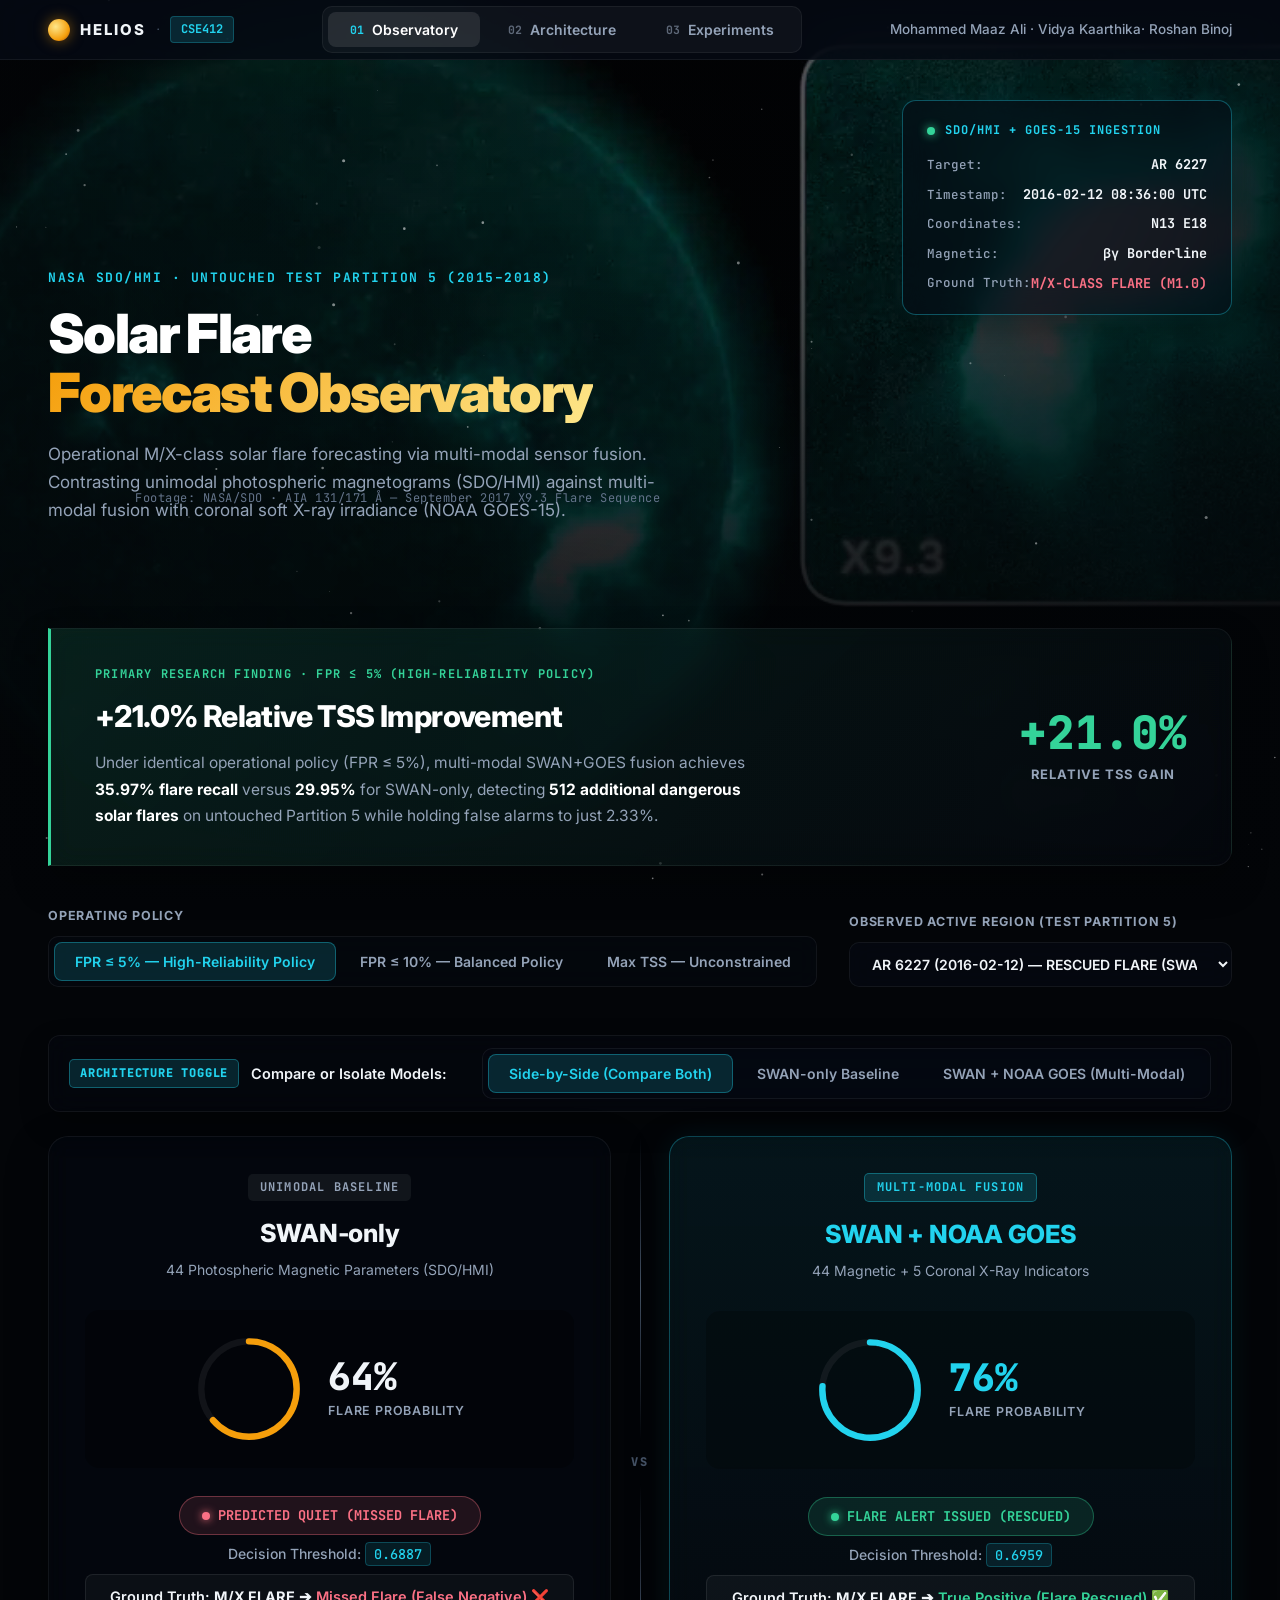
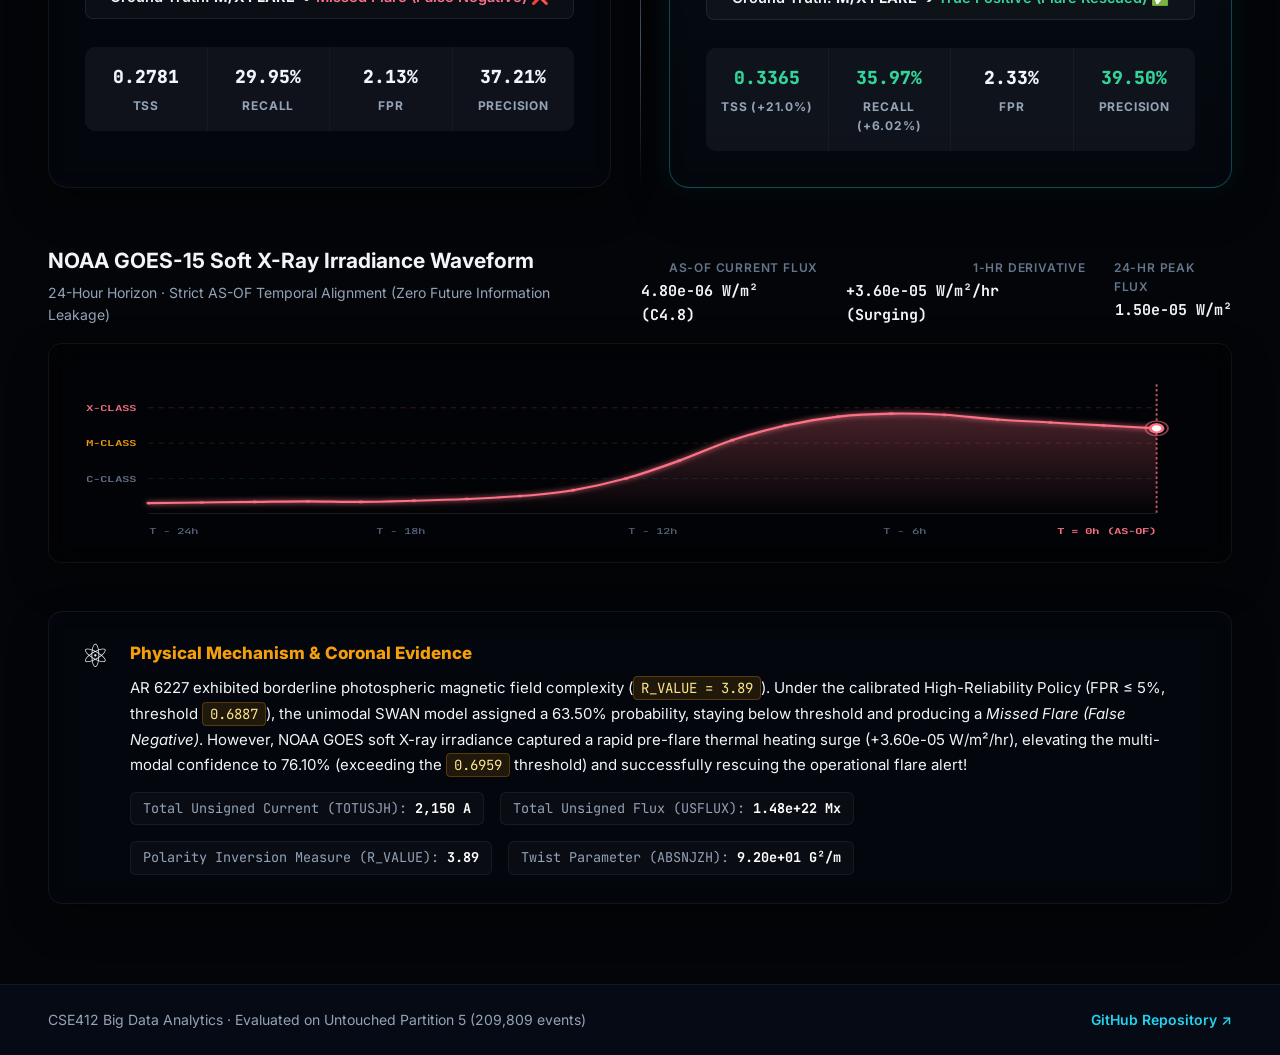
==== commit 2ac7e047: "feat(dashboard): polish interactive solar flare forecast observatory with fixed video and high-contr" ====
--- a/dashboard/index.html
+++ b/dashboard/index.html
@@ -1,453 +1,432 @@
 <!DOCTYPE html>
 <html lang="en">
+
 <head>
   <meta charset="UTF-8">
   <meta name="viewport" content="width=device-width, initial-scale=1.0">
-  <title>Solar Flare Operations & Big Data Analytics | CSE412</title>
+  <title>Solar Flare Forecasting — CSE412 Big Data Analytics</title>
+  <meta name="description"
+    content="Operational M/X-class solar flare forecasting using distributed Big Data pipeline: HDFS, Spark MLlib, Apache Hive. CSE412 course project.">
   <link rel="stylesheet" href="style.css">
   <link rel="preconnect" href="https://fonts.googleapis.com">
   <link rel="preconnect" href="https://fonts.gstatic.com" crossorigin>
-  <link href="https://fonts.googleapis.com/css2?family=Plus+Jakarta+Sans:wght@300;400;500;600;700;800&family=JetBrains+Mono:wght@400;500;600;700&display=swap" rel="stylesheet">
+  <link
+    href="https://fonts.googleapis.com/css2?family=Inter:wght@300;400;500;600;700;800;900&family=JetBrains+Mono:wght@400;500;600;700&display=swap"
+    rel="stylesheet">
 </head>
-<body class="cosmic-theme">
-
-  <!-- Ambient Background Starfield Canvas -->
-  <canvas id="ambient-canvas" class="ambient-canvas"></canvas>
-
-  <!-- Top Glassmorphic Navigation Bar -->
-  <header class="navbar">
-    <div class="nav-container">
+
+<body>
+
+  <!-- Cosmic Fixed Solar Flare Video Background (stays fixed across entire page scroll) -->
+  <div class="global-video-bg" aria-hidden="true">
+    <video class="bg-solar-video" autoplay loop muted playsinline poster="sdo_flare_poster.jpg" id="sdo-video">
+      <source src="solar_flare_sdo.webm" type="video/webm">
+    </video>
+    <div class="bg-video-overlay"></div>
+  </div>
+
+  <!-- Cosmic Background Starfield -->
+  <canvas id="starfield" aria-hidden="true"></canvas>
+
+  <!-- ─── TOP OBSERVATORY NAVIGATION ─── -->
+  <header class="site-nav" id="site-nav">
+    <div class="nav-inner">
       <div class="nav-brand">
-        <div class="brand-orb">
-          <div class="orb-inner"></div>
-        </div>
-        <div class="brand-meta">
-          <div class="brand-title">HELIOS-ANALYTICS <span class="tag-version">CSE412</span></div>
-          <div class="brand-subtitle">Distributed Big Data Pipeline for Operational Solar Flare Forecasting</div>
-        </div>
-      </div>
-
-      <!-- Navigation Tabs -->
-      <nav class="nav-links">
-        <button class="nav-pill active" data-tab="tab-observatory" id="btn-tab-observatory">
-          <span class="pill-dot"></span>
-          <span class="pill-text">01. Forecast Observatory</span>
+        <div class="brand-sun-dot"></div>
+        <span class="brand-name">HELIOS</span>
+        <span class="brand-sep">·</span>
+        <span class="brand-course">CSE412</span>
+      </div>
+
+      <nav class="nav-tabs" role="tablist">
+        <button class="nav-tab active" data-tab="observatory" role="tab" aria-selected="true" id="btn-observatory">
+          <span class="tab-num">01</span> Observatory
         </button>
-        <button class="nav-pill" data-tab="tab-pipeline" id="btn-tab-pipeline">
-          <span class="pill-dot"></span>
-          <span class="pill-text">02. Big Data Architecture</span>
+        <button class="nav-tab" data-tab="pipeline" role="tab" aria-selected="false" id="btn-pipeline">
+          <span class="tab-num">02</span> Architecture
         </button>
-        <button class="nav-pill" data-tab="tab-hive" id="btn-tab-hive">
-          <span class="pill-dot"></span>
-          <span class="pill-text">03. Hive Metastore</span>
+        <button class="nav-tab" data-tab="hive" role="tab" aria-selected="false" id="btn-hive">
+          <span class="tab-num">03</span> Experiments
         </button>
       </nav>
 
-      <!-- Team Attribution Badge -->
       <div class="nav-team">
-        <div class="team-label">GROUP OF 3</div>
-        <div class="team-members">Mohammed Maaz Ali • Vidya • Roshan</div>
+        Mohammed Maaz Ali · Vidya Kaarthika· Roshan Binoj
       </div>
     </div>
   </header>
 
-  <!-- Main View Container -->
-  <main class="main-content">
-
-    <!-- =========================================================================
-         TAB 1: THE FORECAST OBSERVATORY & COMPARATIVE ANALYSIS
-         ========================================================================= -->
-    <section id="tab-observatory" class="tab-pane active">
-      
-      <!-- Top Action Bar: Segmented Policy & Event Selectors -->
-      <div class="action-bar">
-        <div class="action-segment">
-          <div class="segment-label">Operating Policy (Partition 5 Evaluation):</div>
-          <div class="segmented-control">
-            <button class="seg-btn active" data-policy="fpr5" id="btn-fpr5">
-              <span class="seg-title">FPR ≤ 5% Policy</span>
-              <span class="seg-hint">Mission-Critical Target</span>
-            </button>
-            <button class="seg-btn" data-policy="fpr10" id="btn-fpr10">
-              <span class="seg-title">FPR ≤ 10% Policy</span>
-              <span class="seg-hint">Standard Agency Budget</span>
-            </button>
-            <button class="seg-btn" data-policy="unconstrained" id="btn-unconstrained">
-              <span class="seg-title">Max TSS Policy</span>
-              <span class="seg-hint">Unconstrained PR-AUC</span>
-            </button>
-          </div>
-        </div>
-
-        <div class="action-segment action-event">
-          <div class="segment-label">Observed Active Region (Test Split P5: 2015–2018):</div>
-          <div class="event-selector-wrap">
-            <select id="event-select" class="clean-select">
-              <option value="case2" selected>AR 6103 (2015-11-04) — The Stored Energy Trap (High Magnetics, Zero Eruption)</option>
-              <option value="case1">AR 6723 (2017-09-06) — Major X9.3 Eruption (Extreme Magnetic Shear + Coronal Blast)</option>
-              <option value="case3">AR 6227 (2016-02-12) — Subtle Magnetic Region with Rapid Coronal X-Ray Spike</option>
-              <option value="case4">AR 6543 (2017-04-02) — Solar Minimum Baseline (Quiet Background State)</option>
-            </select>
-          </div>
-        </div>
-      </div>
-
-      <!-- Main Visual Arena: Split Canvas (Sun Visualizer + Comparative Decision) -->
-      <div class="observatory-stage">
-        
-        <!-- Left Wing: Living Sun & Real-time Coronal Telemetry -->
-        <div class="solar-column">
-          <div class="solar-stage-card">
-            <div class="card-caption">
-              <span class="caption-title">SDO/HMI Active Region Monitor</span>
-              <span class="caption-badge" id="ar-badge">HARPNUM 6103</span>
-            </div>
-
-            <!-- Animated Sun Canvas -->
-            <div class="sun-viewport">
-              <canvas id="sun-canvas" width="460" height="340" class="sun-canvas"></canvas>
-              <div class="sun-flare-indicator" id="sun-flare-indicator">
-                <span class="pulse-ring"></span>
-                <span class="indicator-text" id="sun-flare-text">NOMINAL STATE</span>
-              </div>
-            </div>
-
-            <!-- Waveform Card -->
-            <div class="waveform-wrap">
-              <div class="waveform-meta">
-                <span class="w-title">NOAA GOES-15 Soft X-Ray Irradiance (24-Hour Past Horizon)</span>
-                <span class="w-status text-cyan">AS-OF Temporal Alignment (Zero Leakage)</span>
-              </div>
-              <div class="waveform-svg-box">
-                <svg id="goes-chart" viewBox="0 0 600 130" class="goes-svg"></svg>
-              </div>
-              <div class="flux-readout-row">
-                <div class="readout-item">
-                  <span class="r-lbl">Current Flux (xrsb):</span>
-                  <span class="r-val" id="val-xrsb">1.15e-07 W/m²</span>
-                </div>
-                <div class="readout-item">
-                  <span class="r-lbl">1-Hr Derivative:</span>
-                  <span class="r-val" id="val-deriv">-3.20e-08 W/m²/hr</span>
-                </div>
-                <div class="readout-item">
-                  <span class="r-lbl">24-Hr Peak:</span>
-                  <span class="r-val" id="val-max24">2.40e-07 W/m²</span>
-                </div>
-              </div>
-            </div>
-          </div>
-        </div>
-
-        <!-- Right Wing: The Core Comparative Experiment (SWAN vs SWAN+GOES) -->
-        <div class="comparison-column">
-          
-          <!-- Key Finding Headline Card -->
-          <div class="key-finding-hero" id="key-finding-hero">
-            <div class="hero-glow"></div>
-            <div class="hero-inner">
-              <div class="hero-left">
-                <div class="hero-tag" id="hero-tag">PRIMARY RESEARCH FINDING</div>
-                <h2 class="hero-headline" id="hero-headline">+21.0% Relative TSS Improvement</h2>
-                <p class="hero-paragraph" id="hero-paragraph">
-                  Under identical operating policy (FPR ≤ 5%), multi-modal SWAN+GOES fusion achieves 
-                  <strong>35.97% flare recall</strong> versus <strong>29.95%</strong> for SWAN-only, detecting 
-                  <strong>512 additional dangerous solar flares</strong> on untouched Partition 5.
-                </p>
-              </div>
-              <div class="hero-right">
-                <div class="gain-box">
-                  <span class="gain-number" id="gain-number">+21.0%</span>
-                  <span class="gain-label">Relative TSS Gain</span>
-                </div>
-              </div>
-            </div>
-          </div>
-
-          <!-- Dual Model Evaluation Cards -->
-          <div class="model-cards-container">
-            
-            <!-- SWAN-Only Baseline Card -->
-            <div class="model-showcase-card card-swan" id="card-swan">
-              <div class="card-glass-header">
-                <div class="model-badge">UNIMODAL BASELINE</div>
-                <h3 class="model-title">SWAN-only Model</h3>
-                <p class="model-features-desc">44 Photospheric Magnetic Parameters (SDO/HMI)</p>
-              </div>
-
-              <div class="dial-verdict-row">
-                <div class="dial-container">
-                  <svg class="progress-ring" viewBox="0 0 120 120">
-                    <circle class="ring-bg" cx="60" cy="60" r="50"></circle>
-                    <circle class="ring-fg ring-swan" id="ring-swan" cx="60" cy="60" r="50"></circle>
-                  </svg>
-                  <div class="ring-label">
-                    <span class="ring-value" id="swan-prob">71.8%</span>
-                    <span class="ring-caption">Probability</span>
-                  </div>
-                </div>
-
-                <div class="verdict-summary">
-                  <div class="decision-pill pill-alert" id="swan-decision">
-                    <span class="pill-dot"></span>
-                    <span id="swan-decision-text">FLARE ALERT ISSUED</span>
-                  </div>
-                  <div class="threshold-meta">
-                    Operating Threshold: <code id="swan-thresh">0.6887</code>
-                  </div>
-                  <div class="ground-truth-match" id="swan-note">
-                    Ground Truth: <strong>QUIET SUN</strong> ➔ <span class="text-rose">False Alarm (Type I Error)</span>
-                  </div>
-                </div>
-              </div>
-
-              <!-- P5 Performance Strip -->
-              <div class="metrics-strip">
-                <div class="strip-item">
-                  <span class="s-val" id="swan-tss">0.2781</span>
-                  <span class="s-lbl">TSS</span>
-                </div>
-                <div class="strip-item">
-                  <span class="s-val" id="swan-recall">29.95%</span>
-                  <span class="s-lbl">Recall (TPR)</span>
-                </div>
-                <div class="strip-item">
-                  <span class="s-val" id="swan-fpr">2.13%</span>
-                  <span class="s-lbl">False Alarms (FPR)</span>
-                </div>
-                <div class="strip-item">
-                  <span class="s-val" id="swan-prec">37.21%</span>
-                  <span class="s-lbl">Precision</span>
-                </div>
-              </div>
-            </div>
-
-            <!-- SWAN + GOES Multi-Modal Card -->
-            <div class="model-showcase-card card-fused" id="card-fused">
-              <div class="card-glass-header">
-                <div class="model-badge badge-fused">MULTI-MODAL FUSED</div>
-                <h3 class="model-title text-cyan">SWAN + NOAA GOES</h3>
-                <p class="model-features-desc">44 Magnetic Parameters + 5 Coronal X-Ray Indicators</p>
-              </div>
-
-              <div class="dial-verdict-row">
-                <div class="dial-container">
-                  <svg class="progress-ring" viewBox="0 0 120 120">
-                    <circle class="ring-bg" cx="60" cy="60" r="50"></circle>
-                    <circle class="ring-fg ring-fused" id="ring-fused" cx="60" cy="60" r="50"></circle>
-                  </svg>
-                  <div class="ring-label">
-                    <span class="ring-value text-cyan" id="fused-prob">58.2%</span>
-                    <span class="ring-caption">Probability</span>
-                  </div>
-                </div>
-
-                <div class="verdict-summary">
-                  <div class="decision-pill pill-quiet" id="fused-decision">
-                    <span class="pill-dot"></span>
-                    <span id="fused-decision-text">NOMINAL: QUIET SUN</span>
-                  </div>
-                  <div class="threshold-meta">
-                    Operating Threshold: <code id="fused-thresh">0.6959</code>
-                  </div>
-                  <div class="ground-truth-match" id="fused-note">
-                    Ground Truth: <strong>QUIET SUN</strong> ➔ <span class="text-emerald">Correct Quiet (Zero False Alarm)</span>
-                  </div>
-                </div>
-              </div>
-
-              <!-- P5 Performance Strip -->
-              <div class="metrics-strip">
-                <div class="strip-item">
-                  <span class="s-val text-emerald" id="fused-tss">0.3365</span>
-                  <span class="s-lbl">TSS (+21.0%)</span>
-                </div>
-                <div class="strip-item">
-                  <span class="s-val text-emerald" id="fused-recall">35.97%</span>
-                  <span class="s-lbl">Recall (+6.02%)</span>
-                </div>
-                <div class="strip-item">
-                  <span class="s-val" id="fused-fpr">2.33%</span>
-                  <span class="s-lbl">False Alarms (FPR)</span>
-                </div>
-                <div class="strip-item">
-                  <span class="s-val text-emerald" id="fused-prec">39.50%</span>
-                  <span class="s-lbl">Precision</span>
-                </div>
-              </div>
-            </div>
-
-          </div>
-
-          <!-- Scientific Telemetry & Physics Breakdown -->
-          <div class="physics-card">
-            <div class="physics-header">
-              <span class="p-icon">⚛️</span>
-              <span class="p-title">Physical Mechanism & Feature Telemetry:</span>
-            </div>
-            <div class="physics-text" id="physics-text">
-              AR 6103 stored massive magnetic energy (high <code>TOTUSJH = 4,950 A</code>). SWAN-only predicted a 71.8% probability, triggering a <em>False Alarm</em>. However, GOES detected a flat, decaying X-ray derivative (-3.2e-08), confirming zero coronal reconnection. SWAN+GOES lowered the probability to 58.2%, suppressing the alert and preserving operational trust!
-            </div>
-            <div class="physics-chips">
-              <span class="p-chip">TOTUSJH: <strong id="val-totusjh">4,950 A</strong></span>
-              <span class="p-chip">USFLUX: <strong id="val-usflux">3.51e+22 Mx</strong></span>
-              <span class="p-chip">R_VALUE: <strong id="val-rvalue">4.61</strong></span>
-              <span class="p-chip">ABSNJZH: <strong id="val-absnjzh">1.84e+02 G²/m</strong></span>
-            </div>
-          </div>
-
-        </div>
-
+  <!-- ═══════════════════════════════════════════════════════════════════════
+       SECTION 1 — FORECAST OBSERVATORY
+       ═══════════════════════════════════════════════════════════════════════ -->
+  <main>
+    <section class="panel" id="panel-observatory">
+
+      <!-- HERO: Observatory Header with Telemetry Overlay -->
+      <div class="observatory-hero">
+        <div class="hero-container">
+          <!-- Live Observatory Telemetry HUD -->
+          <div class="hero-hud">
+            <div class="hud-header">
+              <span class="hud-dot"></span>
+              <span>SDO/HMI + GOES-15 INGESTION</span>
+            </div>
+            <div class="hud-row">
+              <span class="hud-lbl">Target:</span>
+              <span class="hud-val" id="hud-ar-name">AR 6227</span>
+            </div>
+            <div class="hud-row">
+              <span class="hud-lbl">Timestamp:</span>
+              <span class="hud-val" id="hud-time">2016-02-12 08:36:00 UTC</span>
+            </div>
+            <div class="hud-row">
+              <span class="hud-lbl">Coordinates:</span>
+              <span class="hud-val" id="hud-coords">N13 E18</span>
+            </div>
+            <div class="hud-row">
+              <span class="hud-lbl">Magnetic:</span>
+              <span class="hud-val" id="hud-magclass">βγ Borderline</span>
+            </div>
+            <div class="hud-row">
+              <span class="hud-lbl">Ground Truth:</span>
+              <span class="hud-val" id="hud-coronal" style="color: var(--rose);">M/X-CLASS FLARE (M1.0)</span>
+            </div>
+          </div>
+
+          <div class="hero-content">
+            <div class="hero-eyebrow">NASA SDO/HMI · UNTOUCHED TEST PARTITION 5 (2015–2018)</div>
+            <h1 class="hero-title">
+              Solar Flare<br>
+              <span class="hero-accent">Forecast Observatory</span>
+            </h1>
+            <p class="hero-subtitle">
+              Operational M/X-class solar flare forecasting via multi-modal sensor fusion.
+              Contrasting unimodal photospheric magnetograms (SDO/HMI) against multi-modal fusion with coronal soft
+              X-ray irradiance (NOAA GOES-15).
+            </p>
+            <div class="hero-attribution">
+              Footage: NASA/SDO · AIA 131/171 Å — September 2017 X9.3 Flare Sequence
+            </div>
+          </div>
+        </div>
+      </div>
+
+      <!-- KEY RESEARCH FINDING BANNER -->
+      <div class="finding-banner" id="finding-banner">
+        <div class="finding-inner">
+          <div class="finding-left">
+            <span class="finding-tag" id="finding-tag">PRIMARY RESEARCH FINDING · FPR ≤ 5%</span>
+            <h2 class="finding-headline" id="finding-headline">+21.0% Relative TSS Improvement</h2>
+            <p class="finding-body" id="finding-body">
+              Under identical operational policy (FPR ≤ 5%), multi-modal SWAN+GOES fusion achieves
+              <strong>35.97% flare recall</strong> versus <strong>29.95%</strong> for SWAN-only, detecting
+              <strong>512 additional dangerous solar flares</strong> on untouched Partition 5 while holding false alarms
+              to just 2.33%.
+            </p>
+          </div>
+          <div class="finding-stat">
+            <span class="stat-number" id="stat-number">+21.0%</span>
+            <span class="stat-label" id="stat-label">Relative TSS Gain</span>
+          </div>
+        </div>
+      </div>
+
+      <!-- CONTROLS ROW: Operating Policy + Active Region -->
+      <div class="controls-row">
+        <div class="control-group">
+          <label class="control-label">Operating Policy</label>
+          <div class="seg-control" id="policy-control">
+            <button class="seg-btn active" data-policy="fpr5">FPR ≤ 5% — High-Reliability Policy</button>
+            <button class="seg-btn" data-policy="fpr10">FPR ≤ 10% — Balanced Policy</button>
+            <button class="seg-btn" data-policy="unconstrained">Max TSS — Unconstrained</button>
+          </div>
+        </div>
+        <div class="control-group control-event">
+          <label class="control-label">Observed Active Region (Test Partition 5)</label>
+          <select id="event-select" class="event-select">
+            <option value="case3" selected>AR 6227 (2016-02-12) — RESCUED FLARE (SWAN Missed ➔ SWAN+GOES Detected)
+            </option>
+            <option value="case2">AR 6103 (2015-11-04) — SUPPRESSED FALSE ALARM (SWAN False Alarm ➔ SWAN+GOES Correct
+              Quiet)</option>
+          </select>
+        </div>
+      </div>
+
+      <!-- MODEL ARCHITECTURE TOGGLE BAR -->
+      <div class="model-toggle-bar">
+        <div class="mt-info">
+          <span class="mt-badge">ARCHITECTURE TOGGLE</span>
+          <span class="mt-label">Compare or Isolate Models:</span>
+        </div>
+        <div class="seg-control" id="model-toggle-control">
+          <button class="seg-btn active" data-model="both"> Side-by-Side (Compare Both)</button>
+          <button class="seg-btn" data-model="swan"> SWAN-only Baseline</button>
+          <button class="seg-btn" data-model="fused"> SWAN + NOAA GOES (Multi-Modal)</button>
+        </div>
+      </div>
+
+      <!-- DUAL MODEL COMPARISON: UNIMODAL vs MULTI-MODAL -->
+      <div class="comparison-section">
+
+        <!-- SWAN-only Column -->
+        <div class="model-col" id="col-swan">
+          <div class="model-header">
+            <span class="model-tag">UNIMODAL BASELINE</span>
+            <h3 class="model-name">SWAN-only</h3>
+            <p class="model-desc">44 Photospheric Magnetic Parameters (SDO/HMI)</p>
+          </div>
+
+          <div class="probability-display">
+            <svg class="prob-ring" viewBox="0 0 120 120">
+              <circle class="ring-track" cx="60" cy="60" r="52"></circle>
+              <circle class="ring-fill ring-amber" id="ring-swan" cx="60" cy="60" r="52"></circle>
+            </svg>
+            <div class="prob-value">
+              <span class="prob-pct" id="swan-prob">64%</span>
+              <span class="prob-caption">Flare Probability</span>
+            </div>
+          </div>
+
+          <div class="verdict" id="swan-verdict">
+            <div class="verdict-pill pill-alert" id="swan-decision">
+              <span class="v-dot"></span>
+              <span id="swan-decision-text">PREDICTED QUIET (MISSED FLARE)</span>
+            </div>
+            <div class="verdict-detail">
+              Decision Threshold: <code id="swan-thresh">0.6887</code>
+            </div>
+            <div class="verdict-truth" id="swan-note">
+              Ground Truth: <strong>M/X FLARE</strong> ➔ <span class="c-rose">Missed Flare (False Negative) ❌</span>
+            </div>
+          </div>
+
+          <div class="metrics-row" id="swan-metrics">
+            <div class="metric"><span class="m-val" id="swan-tss">0.2781</span><span class="m-lbl">TSS</span></div>
+            <div class="metric"><span class="m-val" id="swan-recall">29.95%</span><span class="m-lbl">Recall</span>
+            </div>
+            <div class="metric"><span class="m-val" id="swan-fpr">2.13%</span><span class="m-lbl">FPR</span></div>
+            <div class="metric"><span class="m-val" id="swan-prec">37.21%</span><span class="m-lbl">Precision</span>
+            </div>
+          </div>
+        </div>
+
+        <!-- VS Divider -->
+        <div class="vs-divider">
+          <div class="vs-line"></div>
+          <span class="vs-label">VS</span>
+          <div class="vs-line"></div>
+        </div>
+
+        <!-- SWAN+GOES Column -->
+        <div class="model-col model-col-fused" id="col-fused">
+          <div class="model-header">
+            <span class="model-tag tag-fused">MULTI-MODAL FUSION</span>
+            <h3 class="model-name c-cyan">SWAN + NOAA GOES</h3>
+            <p class="model-desc">44 Magnetic + 5 Coronal X-Ray Indicators</p>
+          </div>
+
+          <div class="probability-display">
+            <svg class="prob-ring" viewBox="0 0 120 120">
+              <circle class="ring-track" cx="60" cy="60" r="52"></circle>
+              <circle class="ring-fill ring-cyan" id="ring-fused" cx="60" cy="60" r="52"></circle>
+            </svg>
+            <div class="prob-value">
+              <span class="prob-pct c-cyan" id="fused-prob">76%</span>
+              <span class="prob-caption">Flare Probability</span>
+            </div>
+          </div>
+
+          <div class="verdict" id="fused-verdict">
+            <div class="verdict-pill pill-nominal" id="fused-decision">
+              <span class="v-dot"></span>
+              <span id="fused-decision-text">FLARE ALERT ISSUED (RESCUED)</span>
+            </div>
+            <div class="verdict-detail">
+              Decision Threshold: <code id="fused-thresh">0.6959</code>
+            </div>
+            <div class="verdict-truth" id="fused-note">
+              Ground Truth: <strong>M/X FLARE</strong> ➔ <span class="c-emerald">True Positive (Flare Rescued) ✅</span>
+            </div>
+          </div>
+
+          <div class="metrics-row" id="fused-metrics">
+            <div class="metric"><span class="m-val c-emerald" id="fused-tss">0.3365</span><span class="m-lbl">TSS
+                (+21.0%)</span></div>
+            <div class="metric"><span class="m-val c-emerald" id="fused-recall">35.97%</span><span class="m-lbl">Recall
+                (+6.02%)</span></div>
+            <div class="metric"><span class="m-val" id="fused-fpr">2.33%</span><span class="m-lbl">FPR</span></div>
+            <div class="metric"><span class="m-val c-emerald" id="fused-prec">39.50%</span><span
+                class="m-lbl">Precision</span></div>
+          </div>
+        </div>
+
+      </div>
+
+      <!-- NOAA GOES X-RAY WAVEFORM CHART -->
+      <div class="goes-section">
+        <div class="goes-header">
+          <div>
+            <h3 class="goes-title">NOAA GOES-15 Soft X-Ray Irradiance Waveform</h3>
+            <p class="goes-sub">24-Hour Horizon · Strict AS-OF Temporal Alignment (Zero Future Information Leakage)</p>
+          </div>
+          <div class="goes-readouts">
+            <div class="readout"><span class="ro-label">AS-OF Current Flux</span><span class="ro-value"
+                id="val-xrsb">4.80e-06 W/m² (C4.8)</span></div>
+            <div class="readout"><span class="ro-label">1-Hr Derivative</span><span class="ro-value"
+                id="val-deriv">+3.60e-05 W/m²/hr (Surging)</span></div>
+            <div class="readout"><span class="ro-label">24-Hr Peak Flux</span><span class="ro-value"
+                id="val-max24">1.50e-05 W/m²</span></div>
+          </div>
+        </div>
+        <div class="goes-chart-container">
+          <svg id="goes-chart" viewBox="0 0 900 220" preserveAspectRatio="none" class="goes-svg"></svg>
+        </div>
+      </div>
+
+      <!-- PHYSICAL MECHANISM CALLOUT -->
+      <div class="physics-section">
+        <div class="physics-icon">⚛</div>
+        <div class="physics-content">
+          <h4 class="physics-heading">Physical Mechanism & Coronal Evidence</h4>
+          <p class="physics-text" id="physics-text">
+            AR 6227 exhibited borderline photospheric magnetic field complexity (<code>R_VALUE = 3.89</code>). Under the
+            calibrated High-Reliability Policy (FPR ≤ 5%, threshold <code>0.6887</code>), the unimodal SWAN model
+            assigned a 63.50% probability, staying below threshold and producing a <em>Missed Flare (False
+              Negative)</em>. However, NOAA GOES soft X-ray irradiance captured a rapid pre-flare thermal heating surge
+            (+3.60e-05 W/m²/hr), elevating the multi-modal confidence to 76.10% (exceeding the <code>0.6959</code>
+            threshold) and successfully rescuing the operational flare alert!
+          </p>
+          <div class="physics-params">
+            <span class="param">Total Unsigned Current (TOTUSJH): <strong id="val-totusjh">2,150 A</strong></span>
+            <span class="param">Total Unsigned Flux (USFLUX): <strong id="val-usflux">1.48e+22 Mx</strong></span>
+            <span class="param">Polarity Inversion Measure (R_VALUE): <strong id="val-rvalue">3.89</strong></span>
+            <span class="param">Twist Parameter (ABSNJZH): <strong id="val-absnjzh">9.20e+01 G²/m</strong></span>
+          </div>
+        </div>
       </div>
 
     </section>
 
-    <!-- =========================================================================
-         TAB 2: BIG DATA PIPELINE & ARCHITECTURE (CSE412 CORE)
-         ========================================================================= -->
-    <section id="tab-pipeline" class="tab-pane">
-      
-      <!-- Architectural Introduction Header -->
-      <div class="section-hero">
-        <div class="hero-badge">DISTRIBUTED SYSTEM ARCHITECTURE</div>
-        <h2 class="section-heading">End-to-End Distributed Big Data Pipeline</h2>
-        <p class="section-lead">
-          Addressing the scale, memory overhead, and temporal correlation of 837,426 multivariate records across 5 benchmark partitions using Apache Hadoop, Spark 3.5 MLlib, and Apache Hive.
+    <!-- ═══════════════════════════════════════════════════════════════════════
+         SECTION 2 — BIG DATA ARCHITECTURE
+         ═══════════════════════════════════════════════════════════════════════ -->
+    <section class="panel" id="panel-pipeline" style="display: none;">
+
+      <!-- Section Header -->
+      <div class="section-intro">
+        <span class="intro-tag">DISTRIBUTED SYSTEM ARCHITECTURE</span>
+        <h2 class="intro-heading">End-to-End Big Data Pipeline</h2>
+        <p class="intro-body">
+          Engineered to overcome the massive scale, distributed shuffle bottlenecks, and temporal dependency of
+          <strong>837,426</strong> multivariate records across <strong>5 chronological partitions</strong>
+          using Apache Hadoop HDFS, Spark 3.5 MLlib, and Apache Hive 4.0.
         </p>
       </div>
 
-      <!-- Living Sequential Pipeline Stream -->
-      <div class="pipeline-track">
-        <div class="pipeline-nodes-row">
-          
-          <div class="p-node active" data-stage="1" id="p-node-1">
-            <div class="node-indicator">01</div>
-            <div class="node-body">
-              <div class="node-system">TELEMETRY INGESTION</div>
-              <div class="node-tech">AS-OF Temporal Join</div>
-              <div class="node-desc">Zero Future Look-Ahead</div>
-            </div>
-            <div class="node-status-dot"></div>
-          </div>
-
-          <div class="p-connector"><div class="connector-line"></div></div>
-
-          <div class="p-node" data-stage="2" id="p-node-2">
-            <div class="node-indicator">02</div>
-            <div class="node-body">
-              <div class="node-system">DISTRIBUTED STORAGE</div>
-              <div class="node-tech">Apache Hadoop HDFS</div>
-              <div class="node-desc">Snappy Parquet Warehouse</div>
-            </div>
-            <div class="node-status-dot"></div>
-          </div>
-
-          <div class="p-connector"><div class="connector-line"></div></div>
-
-          <div class="p-node" data-stage="3" id="p-node-3">
-            <div class="node-indicator">03</div>
-            <div class="node-body">
-              <div class="node-system">IN-MEMORY ETL</div>
-              <div class="node-tech">Apache Spark 3.5</div>
-              <div class="node-desc">P1–P3 Median Imputation</div>
-            </div>
-            <div class="node-status-dot"></div>
-          </div>
-
-          <div class="p-connector"><div class="connector-line"></div></div>
-
-          <div class="p-node" data-stage="4" id="p-node-4">
-            <div class="node-indicator">04</div>
-            <div class="node-body">
-              <div class="node-system">PARALLEL ML TRAINING</div>
-              <div class="node-tech">Spark MLlib RandomForest</div>
-              <div class="node-desc">13.17:1 Cost Weighting</div>
-            </div>
-            <div class="node-status-dot"></div>
-          </div>
-
-          <div class="p-connector"><div class="connector-line"></div></div>
-
-          <div class="p-node" data-stage="5" id="p-node-5">
-            <div class="node-indicator">05</div>
-            <div class="node-body">
-              <div class="node-system">DATA WAREHOUSE</div>
-              <div class="node-tech">Apache Hive 4.0</div>
-              <div class="node-desc">33 Persisted Experiments</div>
-            </div>
-            <div class="node-status-dot"></div>
-          </div>
-
-        </div>
-      </div>
-
-      <!-- Selected Stage Deep-Dive Spotlight Card -->
-      <div class="stage-spotlight-card">
-        <div class="spotlight-header">
-          <div class="spotlight-badge" id="spotlight-badge">STAGE 01 DETAIL</div>
-          <h3 class="spotlight-title" id="spotlight-title">Multi-Modal Ingestion & Temporal AS-OF Joiner</h3>
-        </div>
-        <div class="spotlight-grid" id="spotlight-grid">
-          <!-- Populated by JavaScript -->
-        </div>
-      </div>
-
-      <!-- Rigorous Tool Justification Grid (CSE412 Requirement) -->
-      <div class="justification-container">
-        <h3 class="justification-heading">Architectural Tool Justifications (Why the Big Data Stack was Essential)</h3>
-        
-        <div class="justification-cards-grid">
-          
-          <div class="j-card">
-            <div class="j-card-header">
-              <span class="j-icon">🐘</span>
-              <div class="j-header-meta">
-                <h4>Hadoop HDFS vs Local Filesystem</h4>
-                <span class="j-sub">Block-Level Distribution & Fault Tolerance</span>
-              </div>
-            </div>
-            <p class="j-text">
-              Local filesystems lock compute to a single disk. HDFS fragments files into 128 MB blocks across cluster nodes. Crucially, Spark leverages <strong>data locality</strong> to schedule execution on the physical node hosting the block, avoiding costly network transfer of 837k time-series rows.
-            </p>
-          </div>
-
-          <div class="j-card">
-            <div class="j-card-header">
-              <span class="j-icon">⚡</span>
-              <div class="j-header-meta">
-                <h4>Apache Spark vs Pandas</h4>
-                <span class="j-sub">In-Memory Directed Acyclic Graph (DAG)</span>
-              </div>
-            </div>
-            <p class="j-text">
-              Single-node Pandas crashes with Out-Of-Memory (OOM) during rolling window joins across 8.9 GB raw time-series. Spark constructs an optimized in-memory execution DAG with lazy evaluation and distributed caching, scaling effortlessly across all CPU cores.
-            </p>
-          </div>
-
-          <div class="j-card">
-            <div class="j-card-header">
-              <span class="j-icon">🌲</span>
-              <div class="j-header-meta">
-                <h4>Spark MLlib vs Scikit-Learn</h4>
-                <span class="j-sub">Distributed Tree Induction via DTStatsAggregator</span>
-              </div>
-            </div>
-            <p class="j-text">
-              Scikit-learn requires all training data to fit in single-machine RAM and constructs trees sequentially. Spark MLlib distributes tree node splitting across worker executors using <code>DTStatsAggregator</code>, training 100 deep trees on 518k samples in minutes.
-            </p>
-          </div>
-
-          <div class="j-card">
-            <div class="j-card-header">
-              <span class="j-icon">🐝</span>
-              <div class="j-header-meta">
-                <h4>Apache Hive vs Traditional MySQL</h4>
-                <span class="j-sub">Schema-on-Read over Data Warehouse</span>
-              </div>
-            </div>
-            <p class="j-text">
-              Traditional RDBMS requires duplicating data into proprietary tables. Apache Hive creates a virtual SQL metastore directly over the existing HDFS Parquet files. Decouples compute from storage, allowing Spark SQL and audit scripts to query model experiments simultaneously.
-            </p>
+      <!-- ANIMATED PIPELINE FLOW -->
+      <div class="pipeline-flow">
+        <div class="flow-track">
+          <div class="flow-node active" data-stage="1" id="pn-1">
+            <div class="fn-num">01</div>
+            <div class="fn-name">Ingestion</div>
+            <div class="fn-tech">Temporal AS-OF Join</div>
+          </div>
+          <div class="flow-connector">
+            <div class="fc-line"></div>
+            <div class="fc-dot"></div>
+          </div>
+          <div class="flow-node" data-stage="2" id="pn-2">
+            <div class="fn-num">02</div>
+            <div class="fn-name">Storage</div>
+            <div class="fn-tech">Hadoop HDFS 3.3.6</div>
+          </div>
+          <div class="flow-connector">
+            <div class="fc-line"></div>
+            <div class="fc-dot"></div>
+          </div>
+          <div class="flow-node" data-stage="3" id="pn-3">
+            <div class="fn-num">03</div>
+            <div class="fn-name">ETL</div>
+            <div class="fn-tech">Spark 3.5.0 Engine</div>
+          </div>
+          <div class="flow-connector">
+            <div class="fc-line"></div>
+            <div class="fc-dot"></div>
+          </div>
+          <div class="flow-node" data-stage="4" id="pn-4">
+            <div class="fn-num">04</div>
+            <div class="fn-name">ML Training</div>
+            <div class="fn-tech">Spark MLlib RF</div>
+          </div>
+          <div class="flow-connector">
+            <div class="fc-line"></div>
+            <div class="fc-dot"></div>
+          </div>
+          <div class="flow-node" data-stage="5" id="pn-5">
+            <div class="fn-num">05</div>
+            <div class="fn-name">Warehouse</div>
+            <div class="fn-tech">Apache Hive 4.0</div>
+          </div>
+        </div>
+      </div>
+
+      <!-- STAGE DETAIL SPOTLIGHT -->
+      <div class="stage-detail" id="stage-detail">
+        <div class="sd-header">
+          <span class="sd-badge" id="sd-badge">STAGE 01</span>
+          <h3 class="sd-title" id="sd-title">Multi-Modal Ingestion & Temporal AS-OF Joiner</h3>
+        </div>
+        <div class="sd-items" id="sd-items">
+          <!-- Populated dynamically via JS -->
+        </div>
+      </div>
+
+      <!-- TOOL JUSTIFICATIONS -->
+      <div class="justifications">
+        <h3 class="just-heading">Why Was the Big Data Stack Essential?</h3>
+        <div class="just-grid">
+
+          <div class="just-item">
+            <div class="ji-icon">🐘</div>
+            <div class="ji-content">
+              <h4>Hadoop HDFS <span class="ji-vs">vs Local Filesystem</span></h4>
+              <p>Local filesystems lock compute to a single physical disk, causing severe I/O thrashing during parallel
+                partition reads. HDFS divides datasets into 128 MB blocks across cluster nodes. Spark leverages
+                <strong>data locality</strong> to schedule execution directly where data resides, avoiding costly
+                network transfers.
+              </p>
+            </div>
+          </div>
+
+          <div class="just-item">
+            <div class="ji-icon">⚡</div>
+            <div class="ji-content">
+              <h4>Apache Spark <span class="ji-vs">vs Single-Node Pandas</span></h4>
+              <p>Pandas loads entire datasets into uncompressed memory, consistently throwing Out-Of-Memory (OOM) errors
+                during rolling window joins across 8.9 GB raw time-series. Spark builds an optimized in-memory execution
+                DAG with lazy evaluation and distributed spill-to-disk caching.</p>
+            </div>
+          </div>
+
+          <div class="just-item">
+            <div class="ji-icon">🌲</div>
+            <div class="ji-content">
+              <h4>Spark MLlib <span class="ji-vs">vs Scikit-Learn</span></h4>
+              <p>Scikit-learn requires all training matrices in single-machine RAM and executes tree building in a
+                single process. Spark MLlib parallelizes candidate node splitting across worker executors via
+                <code>DTStatsAggregator</code>, training 100 deep trees on 518k samples in minutes.
+              </p>
+            </div>
+          </div>
+
+          <div class="just-item">
+            <div class="ji-icon">🐝</div>
+            <div class="ji-content">
+              <h4>Apache Hive <span class="ji-vs">vs Traditional MySQL</span></h4>
+              <p>Traditional SQL databases require slow ETL duplication into proprietary B-tree tables. Hive implements
+                schema-on-read directly over existing HDFS Parquet files, decoupling compute from storage and enabling
+                interactive analytical auditing across 33 model runs.</p>
+            </div>
           </div>
 
         </div>
@@ -455,88 +434,101 @@
 
     </section>
 
-    <!-- =========================================================================
-         TAB 3: HIVE METASTORE & EXPERIMENT AUDIT
-         ========================================================================= -->
-    <section id="tab-hive" class="tab-pane">
-      
-      <!-- Hive Header & Filters -->
-      <div class="hive-header-panel">
-        <div class="hive-brand-info">
-          <div class="hive-icon-badge">🐝</div>
-          <div>
-            <h2 class="hive-main-title">Apache Hive Metastore Catalog</h2>
-            <p class="hive-location-path">Database: <code>solar_flare</code> • Table: <code>model_experiments</code> (33 cataloged runs)</p>
-          </div>
-        </div>
-
-        <div class="hive-filter-chips">
-          <button class="chip active" data-filter="ALL">All Runs (33)</button>
-          <button class="chip" data-filter="SWAN+GOES">Multi-Modal (SWAN+GOES)</button>
-          <button class="chip" data-filter="SWAN-only">Magnetic Baseline (SWAN)</button>
-          <button class="chip" data-filter="FPR5">FPR ≤ 5% Policy</button>
-        </div>
-      </div>
-
-      <!-- SQL Query Showcase -->
-      <div class="sql-terminal-box">
-        <div class="terminal-bar">
-          <div class="terminal-dots"><span class="t-red"></span><span class="t-yellow"></span><span class="t-green"></span></div>
-          <span class="terminal-title">HiveQL Query Execution</span>
-          <span class="terminal-warehouse">hdfs://localhost:9000/user/hive/warehouse/solar_flare.db</span>
-        </div>
-        <pre class="terminal-code"><code>SELECT experiment_id, feature_set, round(decision_threshold, 4) AS threshold, 
-       round(tss, 4) AS tss, round(tpr * 100, 2) AS recall_pct, round(fpr * 100, 2) AS fpr_pct, 
-       round(precision * 100, 2) AS precision_pct, round(f1_score, 4) AS f1_score, tp, fp, fn
-FROM solar_flare.model_experiments 
+    <!-- ═══════════════════════════════════════════════════════════════════════
+         SECTION 3 — HIVE EXPERIMENT EXPLORER
+         ═══════════════════════════════════════════════════════════════════════ -->
+    <section class="panel" id="panel-hive" style="display: none;">
+
+      <!-- Section Header -->
+      <div class="section-intro">
+        <span class="intro-tag">APACHE HIVE 4.0 METASTORE</span>
+        <h2 class="intro-heading">Experiment Explorer</h2>
+        <p class="intro-body">
+          Database <code>solar_flare</code> · Table <code>model_experiments</code> ·
+          <strong>33 cataloged experimental runs</strong> persisted over HDFS Parquet warehouse.
+        </p>
+      </div>
+
+      <!-- SUMMARY CARDS -->
+      <div class="hive-summary">
+        <div class="hs-item">
+          <span class="hs-num">33</span>
+          <span class="hs-lbl">Total Cataloged Runs</span>
+        </div>
+        <div class="hs-item">
+          <span class="hs-num hs-cyan">14</span>
+          <span class="hs-lbl">SWAN+GOES Fusion</span>
+        </div>
+        <div class="hs-item">
+          <span class="hs-num hs-amber">14</span>
+          <span class="hs-lbl">SWAN-only Baseline</span>
+        </div>
+        <div class="hs-item">
+          <span class="hs-num hs-dim">3</span>
+          <span class="hs-lbl">GOES-only Irradiance</span>
+        </div>
+        <div class="hs-item">
+          <span class="hs-num hs-emerald">0.3365</span>
+          <span class="hs-lbl">Best TSS (FPR ≤ 5%)</span>
+        </div>
+      </div>
+
+      <!-- FILTER CHIPS -->
+      <div class="hive-filters">
+        <button class="hf-chip active" data-filter="ALL">All Runs (33)</button>
+        <button class="hf-chip" data-filter="SWAN+GOES">SWAN+GOES Models</button>
+        <button class="hf-chip" data-filter="SWAN-only">SWAN-only Baseline</button>
+        <button class="hf-chip" data-filter="FPR5">FPR ≤ 5% Operational</button>
+      </div>
+
+      <!-- SQL TERMINAL -->
+      <div class="sql-terminal">
+        <div class="sql-bar">
+          <div class="sql-dots"><span class="dot-r"></span><span class="dot-y"></span><span class="dot-g"></span></div>
+          <span class="sql-title">HiveQL Query Terminal</span>
+          <span class="sql-path">hdfs://localhost:9000/user/hive/warehouse/solar_flare.db</span>
+        </div>
+        <pre class="sql-code"><code>SELECT experiment_id, feature_set, round(decision_threshold, 4) AS threshold,
+       round(tss, 4) AS tss, round(tpr * 100, 2) AS recall_pct,
+       round(fpr * 100, 2) AS fpr_pct, round(precision * 100, 2) AS precision_pct
+FROM solar_flare.model_experiments
 ORDER BY tss DESC;</code></pre>
       </div>
 
-      <!-- Experiments Table -->
-      <div class="table-card">
-        <div class="table-container">
-          <table class="modern-table">
-            <thead>
-              <tr>
-                <th data-sort="id">Experiment Run ID ⬍</th>
-                <th data-sort="features">Feature Representation ⬍</th>
-                <th data-sort="trees">Ensemble Config ⬍</th>
-                <th data-sort="weight">Class Weight ⬍</th>
-                <th data-sort="thresh">Decision Thresh ⬍</th>
-                <th data-sort="tss" class="th-active">TSS Score ⬍</th>
-                <th data-sort="recall">Recall (TPR) ⬍</th>
-                <th data-sort="fpr">False Alarms (FPR) ⬍</th>
-                <th data-sort="precision">Precision ⬍</th>
-                <th data-sort="f1">F1-Score ⬍</th>
-                <th>True Positive (TP)</th>
-                <th>False Positive (FP)</th>
-              </tr>
-            </thead>
-            <tbody id="hive-tbody">
-              <!-- Populated by JS -->
-            </tbody>
-          </table>
-        </div>
+      <!-- DATA TABLE -->
+      <div class="hive-table-wrap">
+        <table class="hive-table">
+          <thead>
+            <tr>
+              <th data-sort="id">Run ID ↕</th>
+              <th data-sort="features">Feature Modality ↕</th>
+              <th data-sort="trees">Trees / Depth ↕</th>
+              <th data-sort="weight">Weight ↕</th>
+              <th data-sort="thresh">Threshold ↕</th>
+              <th data-sort="tss" class="th-active">TSS ↕</th>
+              <th data-sort="recall">Recall ↕</th>
+              <th data-sort="fpr">FPR ↕</th>
+              <th data-sort="prec">Precision ↕</th>
+              <th data-sort="f1">F1 ↕</th>
+              <th>TP</th>
+              <th>FP</th>
+            </tr>
+          </thead>
+          <tbody id="hive-tbody"></tbody>
+        </table>
       </div>
 
     </section>
-
   </main>
 
-  <!-- Clean Footer -->
-  <footer class="app-footer">
-    <div class="footer-left">
-      <span>CSE412 Big Data Analytics Course Project</span>
-      <span class="footer-sep">•</span>
-      <span>Evaluated on Untouched Partition 5 (209,809 events)</span>
-    </div>
-    <div class="footer-right">
-      <a href="https://github.com/MaazAli-commits/large-scale-solar-flare-detection" target="_blank" class="footer-link">
-        GitHub Repository ↗
-      </a>
-    </div>
+  <!-- FOOTER -->
+  <footer class="site-footer">
+    <span>CSE412 Big Data Analytics · Evaluated on Untouched Partition 5 (209,809 events)</span>
+    <a href="https://github.com/MaazAli-commits/large-scale-solar-flare-detection" target="_blank"
+      class="footer-gh">GitHub Repository ↗</a>
   </footer>
 
   <script src="app.js"></script>
 </body>
-</html>
+
+</html>
--- a/dashboard/style.css
+++ b/dashboard/style.css
@@ -1,427 +1,897 @@
 /* ==============================================================================
-   Operational Solar Flare Forecasting Platform (HELIOS-ANALYTICS)
-   CSE412: Big Data Analytics — Cosmic Observatory Design System
+   HELIOS — Solar Flare Forecast Observatory
+   CSE412 Big Data Analytics · Design System
    ============================================================================== */
 
+/* ── Design Tokens ── */
 :root {
-  --bg-deep: #050811;
-  --bg-space: #080D1A;
-  --bg-surface: #0E1628;
-  --bg-card: rgba(16, 26, 48, 0.7);
-  --bg-card-hover: rgba(22, 36, 66, 0.85);
-  
-  --border-subtle: rgba(255, 255, 255, 0.08);
-  --border-medium: rgba(255, 255, 255, 0.15);
-  --border-glow-cyan: rgba(0, 240, 255, 0.35);
-  --border-glow-gold: rgba(245, 158, 11, 0.35);
-
-  --text-main: #F8FAFC;
-  --text-muted: #94A3B8;
-  --text-dim: #64748B;
-
-  --accent-cyan: #00F0FF;
-  --accent-blue: #38BDF8;
-  --accent-gold: #F59E0B;
-  --accent-amber: #D97706;
-  --accent-emerald: #10B981;
-  --accent-emerald-bright: #34D399;
-  --accent-rose: #F43F5E;
-  --accent-rose-bright: #FB7185;
-
-  --font-sans: 'Plus Jakarta Sans', -apple-system, BlinkMacSystemFont, "Segoe UI", Roboto, sans-serif;
-  --font-mono: 'JetBrains Mono', monospace;
-
-  --glass-blur: blur(20px);
-}
-
-* {
-  box-sizing: border-box;
-  margin: 0;
-  padding: 0;
-}
-
-body.cosmic-theme {
-  font-family: var(--font-sans);
-  background-color: var(--bg-deep);
-  color: var(--text-main);
+  --void: #030508;
+  --deep: #060A14;
+  --surface: #0C1220;
+  --surface-raised: #111828;
+  --border: rgba(255, 255, 255, 0.06);
+  --border-hover: rgba(255, 255, 255, 0.12);
+
+  --text: #F1F5F9;
+  --text-2: #94A3B8;
+  --text-3: #64748B;
+  --text-4: #475569;
+
+  --cyan: #22D3EE;
+  --cyan-dim: rgba(34, 211, 238, 0.15);
+  --amber: #F59E0B;
+  --amber-dim: rgba(245, 158, 11, 0.15);
+  --emerald: #34D399;
+  --emerald-dim: rgba(52, 211, 153, 0.12);
+  --rose: #FB7185;
+  --rose-dim: rgba(251, 113, 133, 0.12);
+
+  --sans: 'Inter', -apple-system, BlinkMacSystemFont, "Segoe UI", sans-serif;
+  --mono: 'JetBrains Mono', 'Consolas', monospace;
+
+  --ease: cubic-bezier(0.16, 1, 0.3, 1);
+  --nav-h: 60px;
+}
+
+/* ── Reset ── */
+*, *::before, *::after { box-sizing: border-box; margin: 0; padding: 0; }
+
+html {
+  scroll-behavior: smooth;
+  -webkit-font-smoothing: antialiased;
+}
+
+body {
+  font-family: var(--sans);
+  background: var(--void);
+  color: var(--text);
   line-height: 1.6;
   min-height: 100vh;
-  position: relative;
   overflow-x: hidden;
-  display: flex;
-  flex-direction: column;
-}
-
-/* Background Ambient Canvas */
-.ambient-canvas {
+}
+
+/* ── Global Fixed Cosmic Solar Video Background ── */
+.global-video-bg {
   position: fixed;
-  top: 0;
-  left: 0;
+  inset: 0;
   width: 100vw;
   height: 100vh;
   z-index: 0;
   pointer-events: none;
-}
-
-/* Header & Navbar */
-.navbar {
+  overflow: hidden;
+}
+
+.bg-solar-video {
+  position: absolute;
+  top: 50%;
+  left: 50%;
+  transform: translate(-50%, -50%);
+  min-width: 100%;
+  min-height: 100%;
+  width: auto;
+  height: auto;
+  object-fit: cover;
+  object-position: center 30%;
+  filter: brightness(0.65) saturate(1.3);
+}
+
+.bg-video-overlay {
+  position: absolute;
+  inset: 0;
+  background:
+    radial-gradient(ellipse at 50% 30%, rgba(3, 5, 8, 0.15) 0%, rgba(3, 5, 8, 0.55) 55%, rgba(3, 5, 8, 0.92) 100%),
+    linear-gradient(180deg, rgba(3, 5, 8, 0.2) 0%, rgba(3, 5, 8, 0.4) 30%, rgba(3, 5, 8, 0.8) 75%, rgba(3, 5, 8, 0.96) 100%);
+  pointer-events: none;
+}
+
+/* ── Starfield Canvas ── */
+#starfield {
+  position: fixed;
+  inset: 0;
+  z-index: 1;
+  pointer-events: none;
+  opacity: 0.6;
+}
+
+/* ═══════════════════════════════════════════
+   NAVIGATION
+   ═══════════════════════════════════════════ */
+.site-nav {
   position: sticky;
   top: 0;
-  z-index: 50;
-  background: rgba(8, 13, 26, 0.85);
-  backdrop-filter: var(--glass-blur);
-  border-bottom: 1px solid var(--border-subtle);
-  padding: 16px 48px;
-}
-
-.nav-container {
-  max-width: 1600px;
+  z-index: 100;
+  height: var(--nav-h);
+  background: rgba(6, 10, 20, 0.82);
+  backdrop-filter: blur(24px) saturate(1.4);
+  border-bottom: 1px solid var(--border);
+}
+
+.nav-inner {
+  max-width: 1440px;
   margin: 0 auto;
-  display: flex;
+  height: 100%;
+  padding: 0 48px;
+  display: flex;
+  align-items: center;
   justify-content: space-between;
-  align-items: center;
-  gap: 24px;
+  gap: 32px;
 }
 
 .nav-brand {
   display: flex;
   align-items: center;
-  gap: 16px;
-}
-
-.brand-orb {
-  width: 38px;
-  height: 38px;
+  gap: 10px;
+  flex-shrink: 0;
+}
+
+.brand-sun-dot {
+  width: 22px;
+  height: 22px;
   border-radius: 50%;
-  background: radial-gradient(circle at 35% 35%, #FDE047, #F59E0B 60%, #B45309 100%);
-  box-shadow: 0 0 20px rgba(245, 158, 11, 0.6), 0 0 40px rgba(245, 158, 11, 0.2);
-  display: flex;
-  align-items: center;
-  justify-content: center;
-}
-
-.orb-inner {
-  width: 14px;
-  height: 14px;
-  border-radius: 50%;
-  background-color: #FEF3C7;
-  opacity: 0.8;
-}
-
-.brand-title {
-  font-size: 17px;
+  background: radial-gradient(circle at 35% 35%, #FDE68A, #F59E0B 65%, #92400E);
+  box-shadow: 0 0 14px rgba(245, 158, 11, 0.5);
+}
+
+.brand-name {
+  font-size: 15px;
   font-weight: 800;
-  letter-spacing: 0.5px;
-  color: var(--text-main);
-  display: flex;
-  align-items: center;
-  gap: 8px;
-}
-
-.tag-version {
-  font-family: var(--font-mono);
-  font-size: 11px;
-  font-weight: 700;
-  padding: 2px 7px;
-  border-radius: 6px;
-  background: rgba(0, 240, 255, 0.15);
-  color: var(--accent-cyan);
-  border: 1px solid rgba(0, 240, 255, 0.3);
-}
-
-.brand-subtitle {
+  letter-spacing: 2px;
+  color: var(--text);
+}
+
+.brand-sep {
+  color: var(--text-4);
+  font-weight: 300;
+}
+
+.brand-course {
+  font-family: var(--mono);
   font-size: 12px;
-  color: var(--text-muted);
-}
-
-/* Nav Pills */
-.nav-links {
-  display: flex;
-  gap: 8px;
-  background: rgba(16, 26, 48, 0.5);
-  padding: 4px;
-  border-radius: 30px;
-  border: 1px solid var(--border-subtle);
-}
-
-.nav-pill {
+  font-weight: 700;
+  color: var(--cyan);
+  padding: 3px 10px;
+  border-radius: 4px;
+  background: var(--cyan-dim);
+  border: 1px solid rgba(34, 211, 238, 0.25);
+}
+
+/* Nav Tabs */
+.nav-tabs {
+  display: flex;
+  gap: 6px;
+  background: rgba(255, 255, 255, 0.04);
+  padding: 5px;
+  border-radius: 10px;
+  border: 1px solid var(--border);
+}
+
+.nav-tab {
   background: none;
   border: none;
-  padding: 8px 18px;
-  border-radius: 24px;
-  font-family: var(--font-sans);
-  font-size: 13px;
+  padding: 9px 22px;
+  border-radius: 8px;
+  font-family: var(--sans);
+  font-size: 14px;
   font-weight: 600;
-  color: var(--text-muted);
+  color: var(--text-2);
   cursor: pointer;
+  transition: all 0.2s var(--ease);
   display: flex;
   align-items: center;
   gap: 8px;
-  transition: all 0.25s cubic-bezier(0.16, 1, 0.3, 1);
-}
-
-.nav-pill:hover {
-  color: var(--text-main);
-}
-
-.nav-pill.active {
+}
+
+.tab-num {
+  font-family: var(--mono);
+  font-size: 11.5px;
+  font-weight: 700;
+  opacity: 0.6;
+}
+
+.nav-tab:hover { color: var(--text); }
+
+.nav-tab.active {
   background: rgba(255, 255, 255, 0.1);
-  color: var(--text-main);
-  box-shadow: 0 2px 10px rgba(0, 0, 0, 0.3);
-}
-
-.pill-dot {
-  width: 6px;
-  height: 6px;
-  border-radius: 50%;
-  background-color: var(--text-dim);
-  transition: background-color 0.2s;
-}
-
-.nav-pill.active .pill-dot {
-  background-color: var(--accent-cyan);
-  box-shadow: 0 0 8px var(--accent-cyan);
-}
-
-/* Team Badge */
+  color: #FFFFFF;
+}
+
+.nav-tab.active .tab-num {
+  color: var(--cyan);
+  opacity: 1;
+}
+
 .nav-team {
-  text-align: right;
-}
-
-.team-label {
-  font-family: var(--font-mono);
-  font-size: 9.5px;
-  font-weight: 700;
-  letter-spacing: 1px;
-  color: var(--text-dim);
-}
-
-.team-members {
-  font-size: 12.5px;
-  font-weight: 600;
-  color: #E2E8F0;
-}
-
-/* Main Layout */
-.main-content {
-  flex: 1;
-  max-width: 1600px;
-  width: 100%;
-  margin: 0 auto;
-  padding: 32px 48px;
-  position: relative;
-  z-index: 10;
-}
-
-.tab-pane {
-  display: none;
-}
-
-.tab-pane.active {
-  display: block;
-}
-
-/* ==============================================================================
-   TAB 1: OBSERVATORY & COMPARISON
-   ============================================================================== */
-
-/* Action Bar */
-.action-bar {
-  display: grid;
-  grid-template-columns: 1.1fr 1fr;
-  gap: 24px;
-  margin-bottom: 28px;
-  background: var(--bg-card);
-  backdrop-filter: var(--glass-blur);
-  border: 1px solid var(--border-subtle);
-  border-radius: 16px;
-  padding: 20px 28px;
-}
-
-.segment-label {
-  font-size: 11.5px;
-  font-weight: 700;
-  text-transform: uppercase;
-  letter-spacing: 0.6px;
-  color: var(--text-dim);
-  margin-bottom: 8px;
-}
-
-.segmented-control {
-  display: flex;
-  gap: 8px;
-}
-
-.seg-btn {
-  flex: 1;
-  background: rgba(8, 13, 26, 0.6);
-  border: 1px solid var(--border-subtle);
-  border-radius: 10px;
-  padding: 10px 14px;
-  cursor: pointer;
-  text-align: left;
-  display: flex;
-  flex-direction: column;
-  gap: 2px;
-  transition: all 0.2s ease;
-}
-
-.seg-btn:hover {
-  border-color: var(--border-medium);
-  background: rgba(22, 36, 66, 0.5);
-}
-
-.seg-btn.active {
-  background: rgba(0, 240, 255, 0.08);
-  border-color: var(--accent-cyan);
-  box-shadow: 0 0 16px rgba(0, 240, 255, 0.15);
-}
-
-.seg-title {
-  font-size: 13.5px;
-  font-weight: 700;
-  color: var(--text-main);
-}
-
-.seg-hint {
-  font-size: 11px;
-  color: var(--text-muted);
-}
-
-.clean-select {
-  width: 100%;
-  background: rgba(8, 13, 26, 0.6);
-  border: 1px solid var(--border-subtle);
-  border-radius: 10px;
-  padding: 14px 18px;
-  font-family: var(--font-sans);
   font-size: 13.5px;
   font-weight: 500;
-  color: var(--text-main);
+  color: var(--text-2);
+  flex-shrink: 0;
+}
+
+/* ═══════════════════════════════════════════
+   MAIN CONTENT
+   ═══════════════════════════════════════════ */
+main {
+  position: relative;
+  z-index: 1;
+}
+
+.panel {
+  max-width: 1440px;
+  margin: 0 auto;
+  padding: 0 48px 80px;
+  animation: panelFadeIn 0.35s var(--ease);
+}
+
+@keyframes panelFadeIn {
+  from { opacity: 0; transform: translateY(6px); }
+  to { opacity: 1; transform: translateY(0); }
+}
+
+/* ═══════════════════════════════════════════
+   SECTION 1: OBSERVATORY
+   ═══════════════════════════════════════════ */
+
+/* ── Hero Observatory Section (Floating over Fixed Video) ── */
+.observatory-hero {
+  position: relative;
+  width: 100vw;
+  margin-left: calc(-50vw + 50%);
+  min-height: 520px;
+  overflow: visible;
+  margin-bottom: 0;
+}
+
+.hero-container {
+  position: relative;
+  width: 100%;
+  max-width: 1440px;
+  margin: 0 auto;
+  padding: 0 48px 56px;
+  min-height: 520px;
+  display: flex;
+  flex-direction: column;
+  justify-content: flex-end;
+}
+
+.hero-content {
+  position: relative;
+  z-index: 2;
+  max-width: 660px;
+}
+
+.hero-eyebrow {
+  font-family: var(--mono);
+  font-size: 13px;
+  font-weight: 700;
+  letter-spacing: 1.5px;
+  color: var(--cyan);
+  margin-bottom: 16px;
+}
+
+.hero-title {
+  font-size: 54px;
+  font-weight: 900;
+  line-height: 1.08;
+  letter-spacing: -0.03em;
+  color: #FFFFFF;
+  margin-bottom: 18px;
+}
+
+.hero-accent {
+  background: linear-gradient(135deg, var(--amber), #FDE68A);
+  -webkit-background-clip: text;
+  -webkit-text-fill-color: transparent;
+  background-clip: text;
+}
+
+.hero-subtitle {
+  font-size: 17px;
+  font-weight: 400;
+  color: var(--text-2);
+  max-width: 620px;
+  line-height: 1.65;
+}
+
+.hero-attribution {
+  position: absolute;
+  bottom: 16px;
+  right: 48px;
+  font-family: var(--mono);
+  font-size: 12px;
+  color: var(--text-3);
+  letter-spacing: 0.5px;
+}
+
+/* ── Live Observatory Telemetry HUD ── */
+.hero-hud {
+  position: absolute;
+  top: 40px;
+  right: 48px;
+  z-index: 3;
+  background: rgba(6, 10, 20, 0.6);
+  backdrop-filter: blur(12px) saturate(1.3);
+  border: 1px solid rgba(34, 211, 238, 0.35);
+  border-radius: 14px;
+  padding: 20px 24px;
+  min-width: 310px;
+  box-shadow: 0 12px 32px rgba(0, 0, 0, 0.4), 0 0 20px rgba(34, 211, 238, 0.08);
+}
+
+.hud-header {
+  display: flex;
+  align-items: center;
+  gap: 10px;
+  margin-bottom: 14px;
+  font-family: var(--mono);
+  font-size: 12px;
+  font-weight: 700;
+  color: var(--cyan);
+  letter-spacing: 1px;
+}
+
+.hud-dot {
+  width: 8px;
+  height: 8px;
+  border-radius: 50%;
+  background: var(--emerald);
+  box-shadow: 0 0 10px var(--emerald);
+  animation: hudPulse 2s infinite ease-in-out;
+}
+
+@keyframes hudPulse {
+  0%, 100% { opacity: 1; transform: scale(1); }
+  50% { opacity: 0.4; transform: scale(0.85); }
+}
+
+.hud-row {
+  display: flex;
+  justify-content: space-between;
+  align-items: center;
+  margin-bottom: 8px;
+  font-size: 13.5px;
+}
+
+.hud-row:last-child {
+  margin-bottom: 0;
+}
+
+.hud-lbl {
+  color: var(--text-2);
+  font-family: var(--mono);
+  font-size: 12.5px;
+  font-weight: 500;
+}
+
+.hud-val {
+  color: var(--text);
+  font-family: var(--mono);
+  font-size: 13.5px;
+  font-weight: 700;
+  text-align: right;
+  max-width: 200px;
+  overflow: hidden;
+  text-overflow: ellipsis;
+  white-space: nowrap;
+}
+
+/* ── Key Finding Banner ── */
+.finding-banner {
+  margin: 48px 0 40px;
+  padding: 36px 44px;
+  border-left: 3px solid var(--emerald);
+  background: linear-gradient(135deg, rgba(52, 211, 153, 0.12), rgba(6, 10, 20, 0.35));
+  backdrop-filter: blur(12px) saturate(1.2);
+  -webkit-backdrop-filter: blur(12px) saturate(1.2);
+  border-top: 1px solid var(--border);
+  border-right: 1px solid var(--border);
+  border-bottom: 1px solid var(--border);
+  border-radius: 0 16px 16px 0;
+  box-shadow: 0 16px 36px rgba(0, 0, 0, 0.3);
+}
+
+.finding-inner {
+  display: flex;
+  justify-content: space-between;
+  align-items: center;
+  gap: 40px;
+}
+
+.finding-tag {
+  font-family: var(--mono);
+  font-size: 12px;
+  font-weight: 700;
+  letter-spacing: 1.2px;
+  color: var(--emerald);
+  display: block;
+  margin-bottom: 8px;
+}
+
+.finding-headline {
+  font-size: 30px;
+  font-weight: 800;
+  letter-spacing: -0.02em;
+  color: #FFFFFF;
+  margin-bottom: 10px;
+}
+
+.finding-body {
+  font-size: 15.5px;
+  color: var(--text-2);
+  max-width: 660px;
+  line-height: 1.7;
+}
+
+.finding-body strong { color: #FFFFFF; }
+
+.finding-stat {
+  text-align: center;
+  flex-shrink: 0;
+}
+
+.stat-number {
+  display: block;
+  font-family: var(--mono);
+  font-size: 46px;
+  font-weight: 900;
+  color: var(--emerald);
+  line-height: 1;
+}
+
+.stat-label {
+  font-size: 13px;
+  font-weight: 700;
+  text-transform: uppercase;
+  letter-spacing: 0.8px;
+  color: var(--text-2);
+  margin-top: 8px;
+  display: block;
+}
+
+/* ── Controls Row ── */
+.controls-row {
+  display: flex;
+  gap: 32px;
+  margin-bottom: 48px;
+  align-items: flex-end;
+}
+
+.control-group { flex-shrink: 0; }
+.control-event { flex: 1; }
+
+.control-label {
+  display: block;
+  font-size: 12.5px;
+  font-weight: 700;
+  text-transform: uppercase;
+  letter-spacing: 0.8px;
+  color: var(--text-2);
+  margin-bottom: 10px;
+}
+
+.seg-control {
+  display: flex;
+  gap: 4px;
+  background: rgba(6, 11, 22, 0.4);
+  backdrop-filter: blur(12px);
+  padding: 5px;
+  border-radius: 10px;
+  border: 1px solid var(--border);
+}
+
+.seg-btn {
+  background: none;
+  border: none;
+  padding: 10px 20px;
+  border-radius: 8px;
+  font-family: var(--sans);
+  font-size: 14px;
+  font-weight: 600;
+  color: var(--text-2);
+  cursor: pointer;
+  transition: all 0.2s var(--ease);
+}
+
+.seg-btn:hover { color: var(--text); }
+
+.seg-btn.active {
+  background: var(--cyan-dim);
+  color: var(--cyan);
+  border: 1px solid rgba(34, 211, 238, 0.35);
+}
+
+.event-select {
+  width: 100%;
+  background: rgba(6, 11, 22, 0.5);
+  backdrop-filter: blur(12px);
+  border: 1px solid var(--border);
+  border-radius: 10px;
+  padding: 12px 18px;
+  font-family: var(--sans);
+  font-size: 14px;
+  font-weight: 600;
+  color: var(--text);
   outline: none;
   cursor: pointer;
   transition: border-color 0.2s;
 }
 
-.clean-select:focus {
-  border-color: var(--accent-cyan);
-}
-
-/* Observatory Stage (2 Columns) */
-.observatory-stage {
+.event-select:focus { border-color: rgba(34, 211, 238, 0.4); }
+
+/* ── Model Architecture Toggle Bar ── */
+.model-toggle-bar {
+  display: flex;
+  justify-content: space-between;
+  align-items: center;
+  margin-bottom: 24px;
+  padding: 12px 20px;
+  background: rgba(6, 11, 22, 0.35);
+  backdrop-filter: blur(12px);
+  -webkit-backdrop-filter: blur(12px);
+  border: 1px solid var(--border);
+  border-radius: 12px;
+  gap: 16px;
+  flex-wrap: wrap;
+  box-shadow: 0 12px 28px rgba(0, 0, 0, 0.25);
+}
+
+.mt-info {
+  display: flex;
+  align-items: center;
+  gap: 12px;
+}
+
+.mt-badge {
+  font-family: var(--mono);
+  font-size: 12px;
+  font-weight: 800;
+  color: var(--cyan);
+  background: rgba(34, 211, 238, 0.15);
+  border: 1px solid rgba(34, 211, 238, 0.35);
+  padding: 4px 10px;
+  border-radius: 5px;
+  letter-spacing: 0.8px;
+}
+
+.mt-label {
+  font-size: 14.5px;
+  color: var(--text);
+  font-weight: 600;
+}
+
+/* ── Dual Model Comparison ── */
+.comparison-section {
   display: grid;
-  grid-template-columns: 500px 1fr;
-  gap: 32px;
-}
-
-/* Solar Column (Left Wing) */
-.solar-stage-card {
-  background: var(--bg-card);
-  backdrop-filter: var(--glass-blur);
-  border: 1px solid var(--border-subtle);
+  grid-template-columns: 1fr auto 1fr;
+  gap: 0;
+  align-items: stretch;
+  margin-bottom: 56px;
+  transition: all 0.3s var(--ease);
+}
+
+.comparison-section.view-swan .model-col-fused,
+.comparison-section.view-swan .vs-divider {
+  display: none !important;
+}
+
+.comparison-section.view-swan {
+  grid-template-columns: 1fr;
+  max-width: 680px;
+  margin-left: auto;
+  margin-right: auto;
+}
+
+.comparison-section.view-fused .model-col:not(.model-col-fused),
+.comparison-section.view-fused .vs-divider {
+  display: none !important;
+}
+
+.comparison-section.view-fused {
+  grid-template-columns: 1fr;
+  max-width: 680px;
+  margin-left: auto;
+  margin-right: auto;
+}
+
+.model-col {
+  display: flex;
+  flex-direction: column;
+  gap: 28px;
+  padding: 36px;
   border-radius: 20px;
+  background: rgba(6, 11, 22, 0.32);
+  backdrop-filter: blur(12px) saturate(1.2);
+  -webkit-backdrop-filter: blur(12px) saturate(1.2);
+  border: 1px solid var(--border);
+  box-shadow: 0 16px 40px rgba(0, 0, 0, 0.35);
+  transition: border-color 0.3s, transform 0.3s;
+}
+
+.model-col-fused {
+  border-color: rgba(34, 211, 238, 0.3);
+  background: linear-gradient(180deg, rgba(34, 211, 238, 0.08) 0%, rgba(6, 11, 22, 0.32) 100%);
+  box-shadow: 0 16px 40px rgba(0, 0, 0, 0.35), 0 0 30px rgba(34, 211, 238, 0.08);
+}
+
+.model-header { text-align: center; }
+
+.model-tag {
+  font-family: var(--mono);
+  font-size: 12px;
+  font-weight: 700;
+  letter-spacing: 1.2px;
+  color: var(--text-2);
+  padding: 4px 12px;
+  border-radius: 5px;
+  background: rgba(255, 255, 255, 0.06);
+  display: inline-block;
+  margin-bottom: 12px;
+}
+
+.tag-fused {
+  background: var(--cyan-dim);
+  color: var(--cyan);
+  border: 1px solid rgba(34, 211, 238, 0.35);
+}
+
+.model-name {
+  font-size: 25px;
+  font-weight: 800;
+  letter-spacing: -0.01em;
+}
+
+.model-desc {
+  font-size: 14px;
+  color: var(--text-2);
+  margin-top: 6px;
+}
+
+/* Probability Ring */
+.probability-display {
+  display: flex;
+  align-items: center;
+  justify-content: center;
+  gap: 24px;
   padding: 24px;
+  background: rgba(0, 0, 0, 0.25);
+  border-radius: 14px;
+}
+
+.prob-ring {
+  width: 110px;
+  height: 110px;
+  transform: rotate(-90deg);
+  flex-shrink: 0;
+}
+
+.ring-track {
+  fill: none;
+  stroke: rgba(255, 255, 255, 0.06);
+  stroke-width: 7;
+}
+
+.ring-fill {
+  fill: none;
+  stroke-width: 7;
+  stroke-linecap: round;
+  stroke-dasharray: 327; /* 2 * PI * 52 */
+  stroke-dashoffset: 100;
+  transition: stroke-dashoffset 0.7s var(--ease);
+}
+
+.ring-amber { stroke: var(--amber); }
+.ring-cyan { stroke: var(--cyan); }
+
+.prob-value {
   display: flex;
   flex-direction: column;
-  gap: 20px;
-}
-
-.card-caption {
-  display: flex;
-  justify-content: space-between;
-  align-items: center;
-}
-
-.caption-title {
-  font-size: 13px;
-  font-weight: 700;
+  gap: 2px;
+}
+
+.prob-pct {
+  font-family: var(--mono);
+  font-size: 38px;
+  font-weight: 800;
+  color: var(--text);
+  line-height: 1;
+}
+
+.prob-caption {
+  font-size: 12.5px;
+  color: var(--text-2);
   text-transform: uppercase;
-  letter-spacing: 0.5px;
-  color: var(--text-muted);
-}
-
-.caption-badge {
-  font-family: var(--font-mono);
-  font-size: 12px;
+  letter-spacing: 0.8px;
   font-weight: 600;
-  padding: 3px 10px;
-  border-radius: 6px;
-  background: rgba(245, 158, 11, 0.15);
-  color: var(--accent-gold);
-  border: 1px solid var(--border-glow-gold);
-}
-
-.sun-viewport {
-  position: relative;
+  margin-top: 4px;
+}
+
+/* Verdict */
+.verdict {
+  display: flex;
+  flex-direction: column;
+  gap: 8px;
+  align-items: center;
+  text-align: center;
   width: 100%;
-  height: 340px;
-  border-radius: 14px;
-  background: radial-gradient(circle at center, #0B1122 0%, #050811 100%);
-  border: 1px solid rgba(255, 255, 255, 0.05);
-  display: flex;
-  align-items: center;
-  justify-content: center;
-  overflow: hidden;
-}
-
-.sun-canvas {
-  width: 100%;
-  height: 100%;
-}
-
-.sun-flare-indicator {
-  position: absolute;
-  bottom: 16px;
-  right: 16px;
-  background: rgba(8, 13, 26, 0.85);
-  backdrop-filter: blur(10px);
-  border: 1px solid var(--border-subtle);
+}
+
+.verdict-pill {
+  font-family: var(--mono);
+  font-size: 13.5px;
+  font-weight: 700;
+  padding: 8px 22px;
   border-radius: 20px;
-  padding: 6px 14px;
-  display: flex;
+  display: inline-flex;
   align-items: center;
   gap: 8px;
 }
 
-.pulse-ring {
+.v-dot {
   width: 8px;
   height: 8px;
   border-radius: 50%;
-  background-color: var(--accent-emerald-bright);
-  box-shadow: 0 0 10px var(--accent-emerald-bright);
-}
-
-.indicator-text {
-  font-family: var(--font-mono);
-  font-size: 11px;
-  font-weight: 700;
-  color: #E2E8F0;
-}
-
-/* Waveform Wrap */
-.waveform-wrap {
+}
+
+.pill-alert {
+  background: var(--rose-dim);
+  color: var(--rose);
+  border: 1px solid rgba(251, 113, 133, 0.35);
+}
+.pill-alert .v-dot { background: var(--rose); box-shadow: 0 0 8px var(--rose); }
+
+.pill-nominal {
+  background: var(--emerald-dim);
+  color: var(--emerald);
+  border: 1px solid rgba(52, 211, 153, 0.35);
+}
+.pill-nominal .v-dot { background: var(--emerald); box-shadow: 0 0 8px var(--emerald); }
+
+.verdict-detail {
+  font-size: 14px;
+  color: var(--text-2);
+  font-weight: 500;
+}
+
+.verdict-detail code {
+  font-family: var(--mono);
+  font-size: 13.5px;
+  color: var(--cyan);
+  background: rgba(34, 211, 238, 0.1);
+  border: 1px solid rgba(34, 211, 238, 0.25);
+  padding: 2px 8px;
+  border-radius: 4px;
+}
+
+.verdict-truth {
+  font-size: 14.5px;
+  color: var(--text);
+  font-weight: 600;
+  padding: 10px 16px;
+  background: rgba(255, 255, 255, 0.04);
+  border: 1px solid rgba(255, 255, 255, 0.08);
+  border-radius: 8px;
+  width: 100%;
+  text-align: center;
+}
+
+/* Metrics Row */
+.metrics-row {
+  display: grid;
+  grid-template-columns: repeat(4, 1fr);
+  gap: 1px;
+  background: rgba(255, 255, 255, 0.08);
+  border-radius: 10px;
+  overflow: hidden;
+}
+
+.metric {
+  background: rgba(6, 11, 22, 0.45);
+  padding: 16px 14px;
+  text-align: center;
   display: flex;
   flex-direction: column;
-  gap: 10px;
-}
-
-.waveform-meta {
+  gap: 4px;
+}
+
+.m-val {
+  font-family: var(--mono);
+  font-size: 18px;
+  font-weight: 800;
+  color: var(--text);
+}
+
+.m-lbl {
+  font-size: 12px;
+  font-weight: 700;
+  text-transform: uppercase;
+  letter-spacing: 0.8px;
+  color: var(--text-2);
+}
+
+/* VS Divider */
+.vs-divider {
+  display: flex;
+  flex-direction: column;
+  align-items: center;
+  justify-content: center;
+  padding: 0 20px;
+  gap: 12px;
+}
+
+.vs-line {
+  width: 1px;
+  flex: 1;
+  background: linear-gradient(180deg, transparent, var(--text-4), transparent);
+}
+
+.vs-label {
+  font-family: var(--mono);
+  font-size: 12px;
+  font-weight: 800;
+  color: var(--text-4);
+  letter-spacing: 2px;
+}
+
+/* ── GOES X-Ray Section ── */
+.goes-section {
+  margin-bottom: 48px;
+}
+
+.goes-header {
   display: flex;
   justify-content: space-between;
-  font-size: 11px;
-}
-
-.w-title {
-  color: var(--text-muted);
+  align-items: flex-end;
+  margin-bottom: 16px;
+  gap: 32px;
+}
+
+.goes-title {
+  font-size: 21px;
+  font-weight: 700;
+  color: var(--text);
+}
+
+.goes-sub {
+  font-size: 14px;
+  color: var(--text-2);
+  margin-top: 4px;
+}
+
+.goes-readouts {
+  display: flex;
+  gap: 28px;
+}
+
+.readout {
+  display: flex;
+  flex-direction: column;
+  align-items: flex-end;
+  gap: 2px;
+}
+
+.ro-label {
+  font-size: 12px;
+  color: var(--text-3);
+  text-transform: uppercase;
+  letter-spacing: 0.8px;
   font-weight: 600;
 }
 
-.waveform-svg-box {
-  background: rgba(8, 13, 26, 0.7);
-  border: 1px solid var(--border-subtle);
-  border-radius: 10px;
-  padding: 10px 14px;
-  height: 130px;
+.ro-value {
+  font-family: var(--mono);
+  font-size: 15px;
+  font-weight: 700;
+  color: var(--text);
+}
+
+.goes-chart-container {
+  background: rgba(0, 0, 0, 0.28);
+  backdrop-filter: blur(12px) saturate(1.2);
+  -webkit-backdrop-filter: blur(12px) saturate(1.2);
+  border: 1px solid var(--border);
+  border-radius: 14px;
+  padding: 20px 24px;
+  height: 220px;
+  box-shadow: 0 16px 40px rgba(0, 0, 0, 0.3);
 }
 
 .goes-svg {
@@ -429,833 +899,588 @@
   height: 100%;
 }
 
-.flux-readout-row {
-  display: grid;
-  grid-template-columns: repeat(3, 1fr);
-  gap: 8px;
-  font-size: 11px;
-}
-
-.readout-item {
-  display: flex;
-  flex-direction: column;
-  background: rgba(8, 13, 26, 0.4);
-  padding: 6px 10px;
+/* ── Physics Section ── */
+.physics-section {
+  display: flex;
+  gap: 20px;
+  padding: 28px 32px;
+  border-radius: 14px;
+  border: 1px solid var(--border);
+  background: rgba(6, 11, 22, 0.32);
+  backdrop-filter: blur(12px);
+  -webkit-backdrop-filter: blur(12px);
+  box-shadow: 0 16px 40px rgba(0, 0, 0, 0.3);
+}
+
+.physics-icon {
+  font-size: 32px;
+  flex-shrink: 0;
+  line-height: 1;
+}
+
+.physics-heading {
+  font-size: 17px;
+  font-weight: 800;
+  color: var(--amber);
+  margin-bottom: 8px;
+}
+
+.physics-text {
+  font-size: 15px;
+  color: var(--text);
+  line-height: 1.7;
+}
+
+.physics-text code {
+  font-family: var(--mono);
+  font-size: 14px;
+  color: #FDE68A;
+  background: rgba(245, 158, 11, 0.12);
+  border: 1px solid rgba(245, 158, 11, 0.25);
+  padding: 2px 7px;
+  border-radius: 4px;
+}
+
+.physics-params {
+  display: flex;
+  gap: 16px;
+  flex-wrap: wrap;
+  margin-top: 14px;
+}
+
+.param {
+  font-family: var(--mono);
+  font-size: 13.5px;
+  color: var(--text-2);
+  background: rgba(255, 255, 255, 0.03);
+  padding: 5px 12px;
   border-radius: 6px;
-  border: 1px solid var(--border-subtle);
-}
-
-.r-lbl { color: var(--text-dim); }
-.r-val { font-family: var(--font-mono); font-weight: 600; color: var(--text-main); }
-
-/* Comparison Column (Right Wing) */
-.comparison-column {
-  display: flex;
-  flex-direction: column;
-  gap: 24px;
-}
-
-/* Key Finding Hero */
-.key-finding-hero {
-  position: relative;
-  background: linear-gradient(135deg, rgba(16, 185, 129, 0.12) 0%, rgba(0, 240, 255, 0.08) 100%);
-  border: 1px solid rgba(16, 185, 129, 0.35);
-  border-radius: 18px;
-  padding: 24px 32px;
-  overflow: hidden;
-}
-
-.hero-inner {
-  display: flex;
-  justify-content: space-between;
-  align-items: center;
-  gap: 24px;
-}
-
-.hero-tag {
-  font-family: var(--font-mono);
-  font-size: 10px;
-  font-weight: 800;
-  letter-spacing: 1px;
-  color: var(--accent-emerald-bright);
-  margin-bottom: 6px;
-}
-
-.hero-headline {
-  font-size: 22px;
+  border: 1px solid rgba(255, 255, 255, 0.06);
+}
+
+.param strong { color: #FFFFFF; font-weight: 700; }
+
+/* ═══════════════════════════════════════════
+   SECTION 2: PIPELINE
+   ═══════════════════════════════════════════ */
+
+.section-intro {
+  text-align: center;
+  max-width: 720px;
+  margin: 48px auto 48px;
+}
+
+.intro-tag {
+  font-family: var(--mono);
+  font-size: 12.5px;
+  font-weight: 700;
+  letter-spacing: 1.5px;
+  color: var(--cyan);
+  display: block;
+  margin-bottom: 12px;
+}
+
+.intro-heading {
+  font-size: 36px;
   font-weight: 800;
   letter-spacing: -0.02em;
   color: #FFFFFF;
+  margin-bottom: 12px;
+}
+
+.intro-body {
+  font-size: 15px;
+  color: var(--text-2);
+  line-height: 1.6;
+}
+
+.intro-body code {
+  font-family: var(--mono);
+  color: var(--cyan);
+  background: var(--cyan-dim);
+  padding: 1px 5px;
+  border-radius: 3px;
+}
+
+/* Pipeline Flow */
+.pipeline-flow {
+  margin-bottom: 40px;
+  overflow-x: auto;
+  padding: 8px 0;
+}
+
+.flow-track {
+  display: flex;
+  align-items: center;
+  justify-content: center;
+  gap: 0;
+  min-width: 900px;
+}
+
+.flow-node {
+  flex: 0 0 auto;
+  width: 140px;
+  padding: 20px 16px;
+  border-radius: 12px;
+  border: 1.5px solid var(--border);
+  background: var(--surface);
+  cursor: pointer;
+  text-align: center;
+  transition: all 0.25s var(--ease);
+}
+
+.flow-node:hover {
+  border-color: var(--border-hover);
+  transform: translateY(-2px);
+}
+
+.flow-node.active {
+  border-color: var(--cyan);
+  background: linear-gradient(180deg, rgba(34, 211, 238, 0.08), var(--surface));
+  box-shadow: 0 0 24px rgba(34, 211, 238, 0.1);
+}
+
+.fn-num {
+  font-family: var(--mono);
+  font-size: 12px;
+  font-weight: 800;
+  color: var(--text-3);
   margin-bottom: 6px;
 }
 
-.hero-paragraph {
-  font-size: 13.5px;
-  color: #CBD5E1;
-  max-width: 620px;
-  line-height: 1.55;
-}
-
-.gain-box {
-  background: rgba(16, 185, 129, 0.15);
-  border: 1px solid rgba(16, 185, 129, 0.5);
-  padding: 14px 24px;
-  border-radius: 14px;
-  text-align: center;
-  box-shadow: 0 0 20px rgba(16, 185, 129, 0.15);
-}
-
-.gain-number {
-  display: block;
-  font-family: var(--font-mono);
-  font-size: 32px;
-  font-weight: 800;
-  color: #34D399;
-}
-
-.gain-label {
-  font-size: 11px;
-  font-weight: 600;
-  text-transform: uppercase;
-  color: #A7F3D0;
-}
-
-/* Dual Model Cards Grid */
-.model-cards-container {
-  display: grid;
-  grid-template-columns: 1fr 1fr;
-  gap: 24px;
-}
-
-.model-showcase-card {
-  background: var(--bg-card);
-  backdrop-filter: var(--glass-blur);
-  border: 1px solid var(--border-subtle);
-  border-radius: 18px;
-  padding: 24px;
-  display: flex;
-  flex-direction: column;
-  gap: 20px;
-  transition: transform 0.2s, border-color 0.2s;
-}
-
-.card-fused {
-  border-color: rgba(0, 240, 255, 0.4);
-  background: linear-gradient(180deg, rgba(14, 28, 54, 0.75) 0%, rgba(10, 18, 36, 0.75) 100%);
-  box-shadow: 0 8px 30px rgba(0, 240, 255, 0.08);
-}
-
-.model-badge {
-  font-family: var(--font-mono);
-  font-size: 10px;
-  font-weight: 700;
-  letter-spacing: 0.5px;
-  padding: 3px 8px;
-  border-radius: 4px;
-  display: inline-block;
-  background: rgba(148, 163, 184, 0.15);
-  color: #CBD5E1;
-  margin-bottom: 6px;
-}
-
-.badge-fused {
-  background: rgba(0, 240, 255, 0.15);
-  color: var(--accent-cyan);
-  border: 1px solid rgba(0, 240, 255, 0.35);
-}
-
-.model-title {
-  font-size: 18px;
-  font-weight: 700;
-  letter-spacing: -0.01em;
-}
-
-.model-features-desc {
-  font-size: 12px;
-  color: var(--text-muted);
-}
-
-/* Circular Progress Dial & Verdict */
-.dial-verdict-row {
-  display: flex;
-  align-items: center;
-  gap: 24px;
-  background: rgba(8, 13, 26, 0.5);
-  border: 1px solid var(--border-subtle);
-  border-radius: 14px;
-  padding: 18px;
-}
-
-.dial-container {
+.flow-node.active .fn-num { color: var(--cyan); }
+
+.fn-name {
+  font-size: 15px;
+  font-weight: 700;
+  color: var(--text);
+}
+
+.fn-tech {
+  font-size: 13px;
+  color: var(--text-2);
+  margin-top: 3px;
+}
+
+.flow-connector {
+  width: 40px;
+  display: flex;
+  align-items: center;
   position: relative;
-  width: 100px;
-  height: 100px;
-  flex-shrink: 0;
-}
-
-.progress-ring {
-  width: 100%;
-  height: 100%;
-  transform: rotate(-90deg);
-}
-
-.ring-bg {
-  fill: none;
-  stroke: rgba(255, 255, 255, 0.06);
-  stroke-width: 8;
-}
-
-.ring-fg {
-  fill: none;
-  stroke-width: 8;
-  stroke-linecap: round;
-  stroke-dasharray: 314;
-  stroke-dashoffset: 80;
-  transition: stroke-dashoffset 0.6s cubic-bezier(0.16, 1, 0.3, 1);
-}
-
-.ring-swan { stroke: var(--accent-gold); }
-.ring-fused { stroke: var(--accent-cyan); }
-
-.ring-label {
-  position: absolute;
-  top: 0;
-  left: 0;
-  width: 100%;
-  height: 100%;
-  display: flex;
-  flex-direction: column;
-  align-items: center;
-  justify-content: center;
-}
-
-.ring-value {
-  font-family: var(--font-mono);
-  font-size: 19px;
-  font-weight: 800;
-  color: var(--text-main);
-}
-
-.ring-caption {
-  font-size: 9.5px;
-  color: var(--text-dim);
-  text-transform: uppercase;
-}
-
-.verdict-summary {
-  display: flex;
-  flex-direction: column;
-  gap: 6px;
-  flex: 1;
-}
-
-.decision-pill {
-  font-family: var(--font-mono);
-  font-size: 11px;
-  font-weight: 700;
-  padding: 5px 12px;
-  border-radius: 20px;
-  display: inline-flex;
-  align-items: center;
-  gap: 6px;
-  align-self: flex-start;
-}
-
-.pill-alert {
-  background: rgba(244, 63, 94, 0.15);
-  color: var(--accent-rose-bright);
-  border: 1px solid rgba(244, 63, 94, 0.4);
-}
-
-.pill-alert .pill-dot { background-color: var(--accent-rose-bright); }
-
-.pill-quiet {
-  background: rgba(16, 185, 129, 0.15);
-  color: var(--accent-emerald-bright);
-  border: 1px solid rgba(16, 185, 129, 0.4);
-}
-
-.pill-quiet .pill-dot { background-color: var(--accent-emerald-bright); }
-
-.threshold-meta {
-  font-size: 11.5px;
-  color: var(--text-muted);
-}
-
-.threshold-meta code {
-  font-family: var(--font-mono);
-  color: var(--text-main);
-  background: rgba(255, 255, 255, 0.08);
-  padding: 1px 5px;
-  border-radius: 4px;
-}
-
-.ground-truth-match {
-  font-size: 12px;
-  color: var(--text-muted);
-}
-
-.text-rose { color: var(--accent-rose-bright); font-weight: 600; }
-.text-emerald { color: var(--accent-emerald-bright); font-weight: 600; }
-.text-cyan { color: var(--accent-cyan); font-weight: 600; }
-
-/* Metrics Strip */
-.metrics-strip {
-  display: grid;
-  grid-template-columns: repeat(4, 1fr);
-  gap: 8px;
-}
-
-.strip-item {
-  background: rgba(8, 13, 26, 0.5);
-  border: 1px solid var(--border-subtle);
-  border-radius: 8px;
-  padding: 10px;
-  text-align: center;
-  display: flex;
-  flex-direction: column;
-  gap: 2px;
-}
-
-.s-val {
-  font-family: var(--font-mono);
-  font-size: 15px;
-  font-weight: 700;
-  color: var(--text-main);
-}
-
-.s-lbl {
-  font-size: 10px;
-  color: var(--text-dim);
-}
-
-/* Physics Card */
-.physics-card {
-  background: rgba(16, 26, 48, 0.4);
-  border: 1px solid var(--border-subtle);
-  border-radius: 14px;
-  padding: 18px 24px;
-  display: flex;
-  flex-direction: column;
-  gap: 12px;
-}
-
-.physics-header {
-  display: flex;
-  align-items: center;
-  gap: 8px;
-  font-size: 13px;
-  font-weight: 700;
-  color: #FDE047;
-}
-
-.physics-text {
-  font-size: 13px;
-  color: #CBD5E1;
-  line-height: 1.6;
-}
-
-.physics-chips {
-  display: flex;
-  gap: 10px;
-  flex-wrap: wrap;
-}
-
-.p-chip {
-  font-family: var(--font-mono);
-  font-size: 11px;
-  background: rgba(8, 13, 26, 0.6);
-  border: 1px solid var(--border-subtle);
-  padding: 4px 10px;
-  border-radius: 6px;
-  color: var(--text-muted);
-}
-
-.p-chip strong {
-  color: var(--text-main);
-}
-
-/* ==============================================================================
-   TAB 2: BIG DATA PIPELINE & ARCHITECTURE
-   ============================================================================== */
-
-.section-hero {
-  text-align: center;
-  max-width: 800px;
-  margin: 16px auto 36px auto;
-}
-
-.hero-badge {
-  font-family: var(--font-mono);
-  font-size: 10.5px;
-  font-weight: 700;
-  letter-spacing: 1px;
-  color: var(--accent-cyan);
-  margin-bottom: 8px;
-}
-
-.section-heading {
-  font-size: 28px;
-  font-weight: 800;
-  letter-spacing: -0.02em;
-  margin-bottom: 12px;
-}
-
-.section-lead {
-  font-size: 15px;
-  color: var(--text-muted);
-  line-height: 1.6;
-}
-
-/* Living Pipeline Track */
-.pipeline-track {
-  background: var(--bg-card);
-  backdrop-filter: var(--glass-blur);
-  border: 1px solid var(--border-subtle);
-  border-radius: 20px;
-  padding: 32px 40px;
-  margin-bottom: 32px;
-}
-
-.pipeline-nodes-row {
-  display: flex;
-  align-items: center;
-  justify-content: space-between;
-  gap: 12px;
-}
-
-.p-node {
-  flex: 1;
-  background: rgba(8, 13, 26, 0.6);
-  border: 1.5px solid var(--border-subtle);
-  border-radius: 14px;
-  padding: 18px 20px;
-  cursor: pointer;
-  display: flex;
-  flex-direction: column;
-  gap: 6px;
-  position: relative;
-  transition: all 0.25s ease;
-}
-
-.p-node:hover {
-  background: rgba(22, 36, 66, 0.6);
-  border-color: var(--border-medium);
-  transform: translateY(-2px);
-}
-
-.p-node.active {
-  background: rgba(0, 240, 255, 0.08);
-  border-color: var(--accent-cyan);
-  box-shadow: 0 0 20px rgba(0, 240, 255, 0.15);
-}
-
-.node-indicator {
-  font-family: var(--font-mono);
-  font-size: 11px;
-  font-weight: 800;
-  color: var(--text-dim);
-}
-
-.p-node.active .node-indicator {
-  color: var(--accent-cyan);
-}
-
-.node-system {
-  font-size: 11px;
-  font-weight: 700;
-  letter-spacing: 0.5px;
-  color: var(--text-muted);
-}
-
-.node-tech {
-  font-size: 14px;
-  font-weight: 700;
-  color: var(--text-main);
-}
-
-.node-desc {
-  font-size: 11.5px;
-  color: var(--text-dim);
-}
-
-.node-status-dot {
-  position: absolute;
-  top: 14px;
-  right: 14px;
-  width: 7px;
-  height: 7px;
-  border-radius: 50%;
-  background-color: var(--text-dim);
-}
-
-.p-node.active .node-status-dot {
-  background-color: var(--accent-cyan);
-  box-shadow: 0 0 8px var(--accent-cyan);
-}
-
-.p-connector {
-  flex-shrink: 0;
-  width: 28px;
-  display: flex;
-  align-items: center;
-}
-
-.connector-line {
+}
+
+.fc-line {
   width: 100%;
   height: 2px;
-  background: linear-gradient(90deg, var(--border-medium), var(--accent-cyan));
-}
-
-/* Spotlight Card */
-.stage-spotlight-card {
-  background: var(--bg-card);
-  backdrop-filter: var(--glass-blur);
-  border: 1px solid var(--border-subtle);
-  border-radius: 20px;
-  padding: 32px;
-  margin-bottom: 36px;
-}
-
-.spotlight-header {
-  display: flex;
-  align-items: center;
-  gap: 14px;
-  margin-bottom: 24px;
-  padding-bottom: 16px;
-  border-bottom: 1px solid var(--border-subtle);
-}
-
-.spotlight-badge {
-  font-family: var(--font-mono);
-  font-size: 11px;
-  font-weight: 700;
-  background: var(--accent-cyan);
-  color: var(--bg-deep);
-  padding: 4px 12px;
+  background: linear-gradient(90deg, var(--border-hover), var(--cyan), var(--border-hover));
+  opacity: 0.5;
+}
+
+.fc-dot {
+  position: absolute;
+  width: 5px;
+  height: 5px;
+  border-radius: 50%;
+  background: var(--cyan);
+  left: 50%;
+  transform: translateX(-50%);
+  animation: flowPulse 2s ease-in-out infinite;
+}
+
+@keyframes flowPulse {
+  0%, 100% { opacity: 0.3; }
+  50% { opacity: 1; }
+}
+
+/* Stage Detail */
+.stage-detail {
+  margin-bottom: 56px;
+  border: 1px solid var(--border);
+  border-radius: 16px;
+  background: rgba(6, 11, 22, 0.32);
+  backdrop-filter: blur(12px);
+  -webkit-backdrop-filter: blur(12px);
+  box-shadow: 0 16px 40px rgba(0, 0, 0, 0.3);
+  overflow: hidden;
+}
+
+.sd-header {
+  padding: 24px 32px;
+  border-bottom: 1px solid var(--border);
+  display: flex;
+  align-items: center;
+  gap: 16px;
+}
+
+.sd-badge {
+  font-family: var(--mono);
+  font-size: 12.5px;
+  font-weight: 700;
+  padding: 5px 14px;
   border-radius: 6px;
-}
-
-.spotlight-title {
-  font-size: 19px;
-  font-weight: 700;
-}
-
-.spotlight-grid {
+  background: var(--cyan);
+  color: var(--void);
+  flex-shrink: 0;
+}
+
+.sd-title {
+  font-size: 20px;
+  font-weight: 700;
+}
+
+.sd-items {
   display: grid;
   grid-template-columns: repeat(3, 1fr);
-  gap: 20px;
-}
-
-.spotlight-item {
-  background: rgba(8, 13, 26, 0.5);
-  border: 1px solid var(--border-subtle);
-  border-radius: 12px;
-  padding: 20px;
-  display: flex;
-  flex-direction: column;
-  gap: 6px;
-}
-
-.sp-title {
-  font-size: 12.5px;
+  gap: 0;
+}
+
+.sd-item {
+  padding: 24px 28px;
+  border-right: 1px solid var(--border);
+}
+
+.sd-item:last-child { border-right: none; }
+
+.sd-item-title {
+  font-size: 13px;
   font-weight: 700;
   text-transform: uppercase;
-  color: var(--accent-blue);
-  letter-spacing: 0.5px;
-}
-
-.sp-text {
-  font-size: 13.5px;
-  color: #CBD5E1;
-  line-height: 1.6;
-}
-
-/* Tool Justification Cards (2x2 Grid) */
-.justification-container {
-  display: flex;
-  flex-direction: column;
-  gap: 20px;
-}
-
-.justification-heading {
-  font-size: 18px;
-  font-weight: 700;
-  color: var(--text-main);
-}
-
-.justification-cards-grid {
+  letter-spacing: 0.8px;
+  color: var(--cyan);
+  margin-bottom: 10px;
+}
+
+.sd-item-text {
+  font-size: 14.5px;
+  color: var(--text-2);
+  line-height: 1.65;
+}
+
+/* Tool Justifications */
+.justifications { margin-bottom: 24px; }
+
+.just-heading {
+  font-size: 22px;
+  font-weight: 800;
+  color: #FFFFFF;
+  margin-bottom: 28px;
+}
+
+.just-grid {
   display: grid;
   grid-template-columns: 1fr 1fr;
   gap: 20px;
 }
 
-.j-card {
-  background: var(--bg-card);
-  backdrop-filter: var(--glass-blur);
-  border: 1px solid var(--border-subtle);
-  border-radius: 16px;
-  padding: 24px;
+.just-item {
+  display: flex;
+  gap: 18px;
+  padding: 28px;
+  border-radius: 14px;
+  border: 1px solid var(--border);
+  background: rgba(6, 11, 22, 0.32);
+  backdrop-filter: blur(12px);
+  -webkit-backdrop-filter: blur(12px);
+  box-shadow: 0 16px 36px rgba(0, 0, 0, 0.25);
+  transition: border-color 0.2s;
+}
+
+.just-item:hover { border-color: var(--border-hover); }
+
+.ji-icon {
+  font-size: 32px;
+  flex-shrink: 0;
+  line-height: 1;
+}
+
+.ji-content h4 {
+  font-size: 16.5px;
+  font-weight: 700;
+  color: var(--text);
+  margin-bottom: 8px;
+}
+
+.ji-vs {
+  font-weight: 400;
+  color: var(--text-3);
+  font-size: 14px;
+}
+
+.ji-content p {
+  font-size: 14.5px;
+  color: var(--text-2);
+  line-height: 1.65;
+}
+
+.ji-content p strong { color: #FFFFFF; }
+
+.ji-content p code {
+  font-family: var(--mono);
+  font-size: 13.5px;
+  color: var(--cyan);
+  background: rgba(34, 211, 238, 0.1);
+  padding: 2px 7px;
+  border-radius: 4px;
+}
+
+/* ═══════════════════════════════════════════
+   SECTION 3: HIVE EXPERIMENTS
+   ═══════════════════════════════════════════ */
+
+/* Summary Row */
+.hive-summary {
+  display: flex;
+  gap: 1px;
+  background: var(--border);
+  border-radius: 12px;
+  overflow: hidden;
+  margin-bottom: 28px;
+}
+
+.hs-item {
+  flex: 1;
+  background: var(--surface);
+  padding: 20px 16px;
+  text-align: center;
   display: flex;
   flex-direction: column;
-  gap: 12px;
-  transition: border-color 0.2s;
-}
-
-.j-card:hover {
-  border-color: var(--border-medium);
-}
-
-.j-card-header {
-  display: flex;
-  align-items: center;
-  gap: 14px;
-}
-
-.j-icon {
-  font-size: 26px;
-}
-
-.j-header-meta h4 {
-  font-size: 15px;
-  font-weight: 700;
-  color: var(--text-main);
-}
-
-.j-sub {
-  font-size: 12px;
-  color: var(--accent-cyan);
-}
-
-.j-text {
-  font-size: 13px;
-  color: #CBD5E1;
-  line-height: 1.6;
-}
-
-.j-text strong {
-  color: #FFFFFF;
-}
-
-/* ==============================================================================
-   TAB 3: HIVE METASTORE
-   ============================================================================== */
-
-.hive-header-panel {
-  display: flex;
-  justify-content: space-between;
-  align-items: center;
-  flex-wrap: wrap;
-  gap: 20px;
-  margin-bottom: 24px;
-}
-
-.hive-brand-info {
-  display: flex;
-  align-items: center;
-  gap: 16px;
-}
-
-.hive-icon-badge {
-  font-size: 32px;
-}
-
-.hive-main-title {
-  font-size: 22px;
+  gap: 4px;
+}
+
+.hs-num {
+  font-family: var(--mono);
+  font-size: 28px;
   font-weight: 800;
-}
-
-.hive-location-path {
-  font-family: var(--font-mono);
-  font-size: 12px;
-  color: var(--text-muted);
-}
-
-.hive-location-path code {
-  color: var(--accent-cyan);
-}
-
-.hive-filter-chips {
-  display: flex;
-  gap: 8px;
-}
-
-.chip {
-  background: var(--bg-card);
-  border: 1px solid var(--border-subtle);
-  color: var(--text-muted);
-  font-family: var(--font-sans);
+  color: var(--text);
+}
+
+.hs-lbl {
   font-size: 13px;
   font-weight: 600;
-  padding: 8px 16px;
-  border-radius: 20px;
+  color: var(--text-2);
+  text-transform: uppercase;
+  letter-spacing: 0.5px;
+}
+
+.hs-cyan { color: var(--cyan); }
+.hs-amber { color: var(--amber); }
+.hs-dim { color: var(--text-3); }
+.hs-emerald { color: var(--emerald); }
+
+/* Filter Chips */
+.hive-filters {
+  display: flex;
+  gap: 10px;
+  margin-bottom: 24px;
+}
+
+.hf-chip {
+  background: rgba(8, 14, 26, 0.75);
+  backdrop-filter: blur(12px);
+  border: 1px solid var(--border);
+  color: var(--text-2);
+  font-family: var(--sans);
+  font-size: 14px;
+  font-weight: 600;
+  padding: 10px 20px;
+  border-radius: 8px;
   cursor: pointer;
-  transition: all 0.2s ease;
-}
-
-.chip:hover {
-  color: var(--text-main);
-  border-color: var(--border-medium);
-}
-
-.chip.active {
-  background: rgba(0, 240, 255, 0.12);
-  color: var(--accent-cyan);
-  border-color: var(--accent-cyan);
-}
-
-.sql-terminal-box {
-  background: #04060C;
-  border: 1px solid var(--border-subtle);
+  transition: all 0.2s var(--ease);
+}
+
+.hf-chip:hover {
+  color: var(--text);
+  border-color: var(--border-hover);
+}
+
+.hf-chip.active {
+  background: var(--cyan-dim);
+  color: var(--cyan);
+  border-color: rgba(34, 211, 238, 0.35);
+}
+
+/* SQL Terminal */
+.sql-terminal {
+  background: rgba(4, 8, 16, 0.9);
+  backdrop-filter: blur(16px);
+  border: 1px solid var(--border);
+  border-radius: 12px;
+  overflow: hidden;
+  margin-bottom: 24px;
+  box-shadow: 0 16px 36px rgba(0, 0, 0, 0.4);
+}
+
+.sql-bar {
+  background: rgba(12, 20, 36, 0.85);
+  padding: 12px 18px;
+  display: flex;
+  align-items: center;
+  gap: 12px;
+  border-bottom: 1px solid var(--border);
+  font-size: 13px;
+}
+
+.sql-dots {
+  display: flex;
+  gap: 5px;
+}
+
+.sql-dots span {
+  width: 8px;
+  height: 8px;
+  border-radius: 50%;
+}
+
+.dot-r { background: #EF4444; }
+.dot-y { background: #F59E0B; }
+.dot-g { background: #10B981; }
+
+.sql-title {
+  font-family: var(--mono);
+  font-weight: 700;
+  color: var(--text);
+  font-size: 13px;
+}
+
+.sql-path {
+  font-family: var(--mono);
+  color: var(--text-3);
+  font-size: 13px;
+  margin-left: auto;
+}
+
+.sql-code {
+  padding: 18px 24px;
+  font-family: var(--mono);
+  font-size: 14px;
+  color: #BAE6FD;
+  line-height: 1.65;
+  overflow-x: auto;
+}
+
+/* Data Table */
+.hive-table-wrap {
+  border: 1px solid var(--border);
   border-radius: 14px;
   overflow: hidden;
-  margin-bottom: 24px;
-}
-
-.terminal-bar {
-  background: #0A0F1E;
-  padding: 10px 16px;
-  display: flex;
-  align-items: center;
-  gap: 14px;
-  border-bottom: 1px solid var(--border-subtle);
-  font-size: 11.5px;
-}
-
-.terminal-dots {
-  display: flex;
-  gap: 6px;
-}
-
-.terminal-dots span {
-  width: 9px;
-  height: 9px;
-  border-radius: 50%;
-}
-
-.t-red { background: #EF4444; }
-.t-yellow { background: #F59E0B; }
-.t-green { background: #10B981; }
-
-.terminal-title {
-  font-family: var(--font-mono);
-  font-weight: 700;
-  color: var(--text-muted);
-}
-
-.terminal-warehouse {
-  font-family: var(--font-mono);
-  color: var(--text-dim);
-  margin-left: auto;
-}
-
-.terminal-code {
-  padding: 16px 20px;
-  font-family: var(--font-mono);
-  font-size: 12.5px;
-  color: #BAE6FD;
-  line-height: 1.6;
-  overflow-x: auto;
-}
-
-/* Modern Data Table */
-.table-card {
-  background: var(--bg-card);
-  backdrop-filter: var(--glass-blur);
-  border: 1px solid var(--border-subtle);
-  border-radius: 18px;
-  overflow: hidden;
-}
-
-.table-container {
-  overflow-x: auto;
-}
-
-.modern-table {
+  background: rgba(6, 11, 22, 0.35);
+  backdrop-filter: blur(12px);
+  -webkit-backdrop-filter: blur(12px);
+  box-shadow: 0 16px 40px rgba(0, 0, 0, 0.3);
+}
+
+.hive-table {
   width: 100%;
   border-collapse: collapse;
-  font-size: 13px;
-}
-
-.modern-table th {
-  background: rgba(8, 13, 26, 0.8);
+  font-size: 14px;
+}
+
+.hive-table th {
+  background: var(--surface-raised);
   padding: 14px 18px;
   text-align: left;
-  font-family: var(--font-mono);
-  font-size: 11px;
-  font-weight: 700;
-  color: var(--text-muted);
-  border-bottom: 1px solid var(--border-medium);
+  font-family: var(--mono);
+  font-size: 12.5px;
+  font-weight: 700;
+  color: var(--text-2);
+  border-bottom: 1px solid var(--border-hover);
   cursor: pointer;
   user-select: none;
   white-space: nowrap;
-}
-
-.modern-table th:hover {
-  color: var(--text-main);
-}
-
-.th-active {
-  color: var(--accent-cyan) !important;
-}
-
-.modern-table td {
-  padding: 13px 18px;
-  border-bottom: 1px solid var(--border-subtle);
-  font-family: var(--font-mono);
-  color: #CBD5E1;
+  transition: color 0.2s;
+}
+
+.hive-table th:hover { color: var(--text); }
+.th-active { color: var(--cyan) !important; }
+
+.hive-table td {
+  padding: 14px 18px;
+  border-bottom: 1px solid var(--border);
+  font-family: var(--mono);
+  font-size: 13.5px;
+  color: var(--text);
   white-space: nowrap;
 }
 
-.modern-table tr:hover td {
-  background: rgba(255, 255, 255, 0.02);
-}
-
-.tag-table {
-  font-size: 10px;
-  padding: 3px 8px;
+.hive-table tr:hover td { background: rgba(255, 255, 255, 0.04); }
+
+.tag-feat {
+  font-size: 12px;
+  padding: 3px 10px;
   border-radius: 4px;
-}
-
-/* Footer */
-.app-footer {
-  margin-top: auto;
-  border-top: 1px solid var(--border-subtle);
-  background: rgba(8, 13, 26, 0.6);
-  padding: 20px 48px;
+  font-weight: 700;
+}
+
+/* ═══════════════════════════════════════════
+   FOOTER
+   ═══════════════════════════════════════════ */
+.site-footer {
+  border-top: 1px solid var(--border);
+  background: var(--deep);
+  padding: 24px 48px;
   display: flex;
   justify-content: space-between;
-  font-size: 12.5px;
-  color: var(--text-dim);
-}
-
-.footer-sep {
-  margin: 0 8px;
-}
-
-.footer-link {
-  color: var(--accent-cyan);
+  align-items: center;
+  font-size: 14px;
+  color: var(--text-2);
+  position: relative;
+  z-index: 1;
+}
+
+.footer-gh {
+  color: var(--cyan);
   text-decoration: none;
-}
-
-.footer-link:hover {
-  text-decoration: underline;
-}
-
-/* Responsive */
-@media (max-width: 1280px) {
-  .observatory-stage {
+  font-weight: 600;
+  font-size: 14px;
+}
+
+.footer-gh:hover { text-decoration: underline; }
+
+/* ═══════════════════════════════════════════
+   UTILITY CLASSES
+   ═══════════════════════════════════════════ */
+.c-cyan { color: var(--cyan) !important; }
+.c-amber { color: var(--amber) !important; }
+.c-emerald { color: var(--emerald) !important; }
+.c-rose { color: var(--rose) !important; }
+
+/* ═══════════════════════════════════════════
+   RESPONSIVE
+   ═══════════════════════════════════════════ */
+@media (max-width: 1200px) {
+  .comparison-section {
     grid-template-columns: 1fr;
+    gap: 24px;
   }
-  .pipeline-nodes-row {
-    flex-direction: column;
+  .vs-divider {
+    flex-direction: row;
+    padding: 12px 0;
   }
-  .p-connector {
-    transform: rotate(90deg);
-    height: 20px;
-    margin: 4px 0;
-  }
-  .spotlight-grid, .justification-cards-grid {
-    grid-template-columns: 1fr;
-  }
-}
+  .vs-line { height: 1px; width: 100%; }
+  .flow-track { justify-content: flex-start; }
+  .sd-items { grid-template-columns: 1fr; }
+  .sd-item { border-right: none; border-bottom: 1px solid var(--border); }
+  .sd-item:last-child { border-bottom: none; }
+  .just-grid { grid-template-columns: 1fr; }
+  .observatory-hero { min-height: 420px; }
+  .hero-container { min-height: 420px; padding: 0 32px 40px; }
+  .hero-title { font-size: 38px; }
+}
+
+@media (max-width: 768px) {
+  .nav-inner { padding: 0 20px; }
+  .panel { padding: 0 20px 60px; }
+  .observatory-hero { min-height: auto; }
+  .hero-container { min-height: auto; padding: 24px 20px 32px; }
+  .hero-content { max-width: 100%; }
+  .hero-hud { position: static; margin-bottom: 24px; width: 100%; min-width: auto; }
+  .hero-attribution { position: static; margin-top: 16px; }
+  .controls-row { flex-direction: column; gap: 16px; }
+  .finding-inner { flex-direction: column; text-align: center; }
+  .goes-header { flex-direction: column; align-items: flex-start; }
+  .goes-readouts { flex-wrap: wrap; }
+  .metrics-row { grid-template-columns: repeat(2, 1fr); }
+  .hive-summary { flex-wrap: wrap; }
+  .hs-item { min-width: 120px; }
+  .nav-team { display: none; }
+}
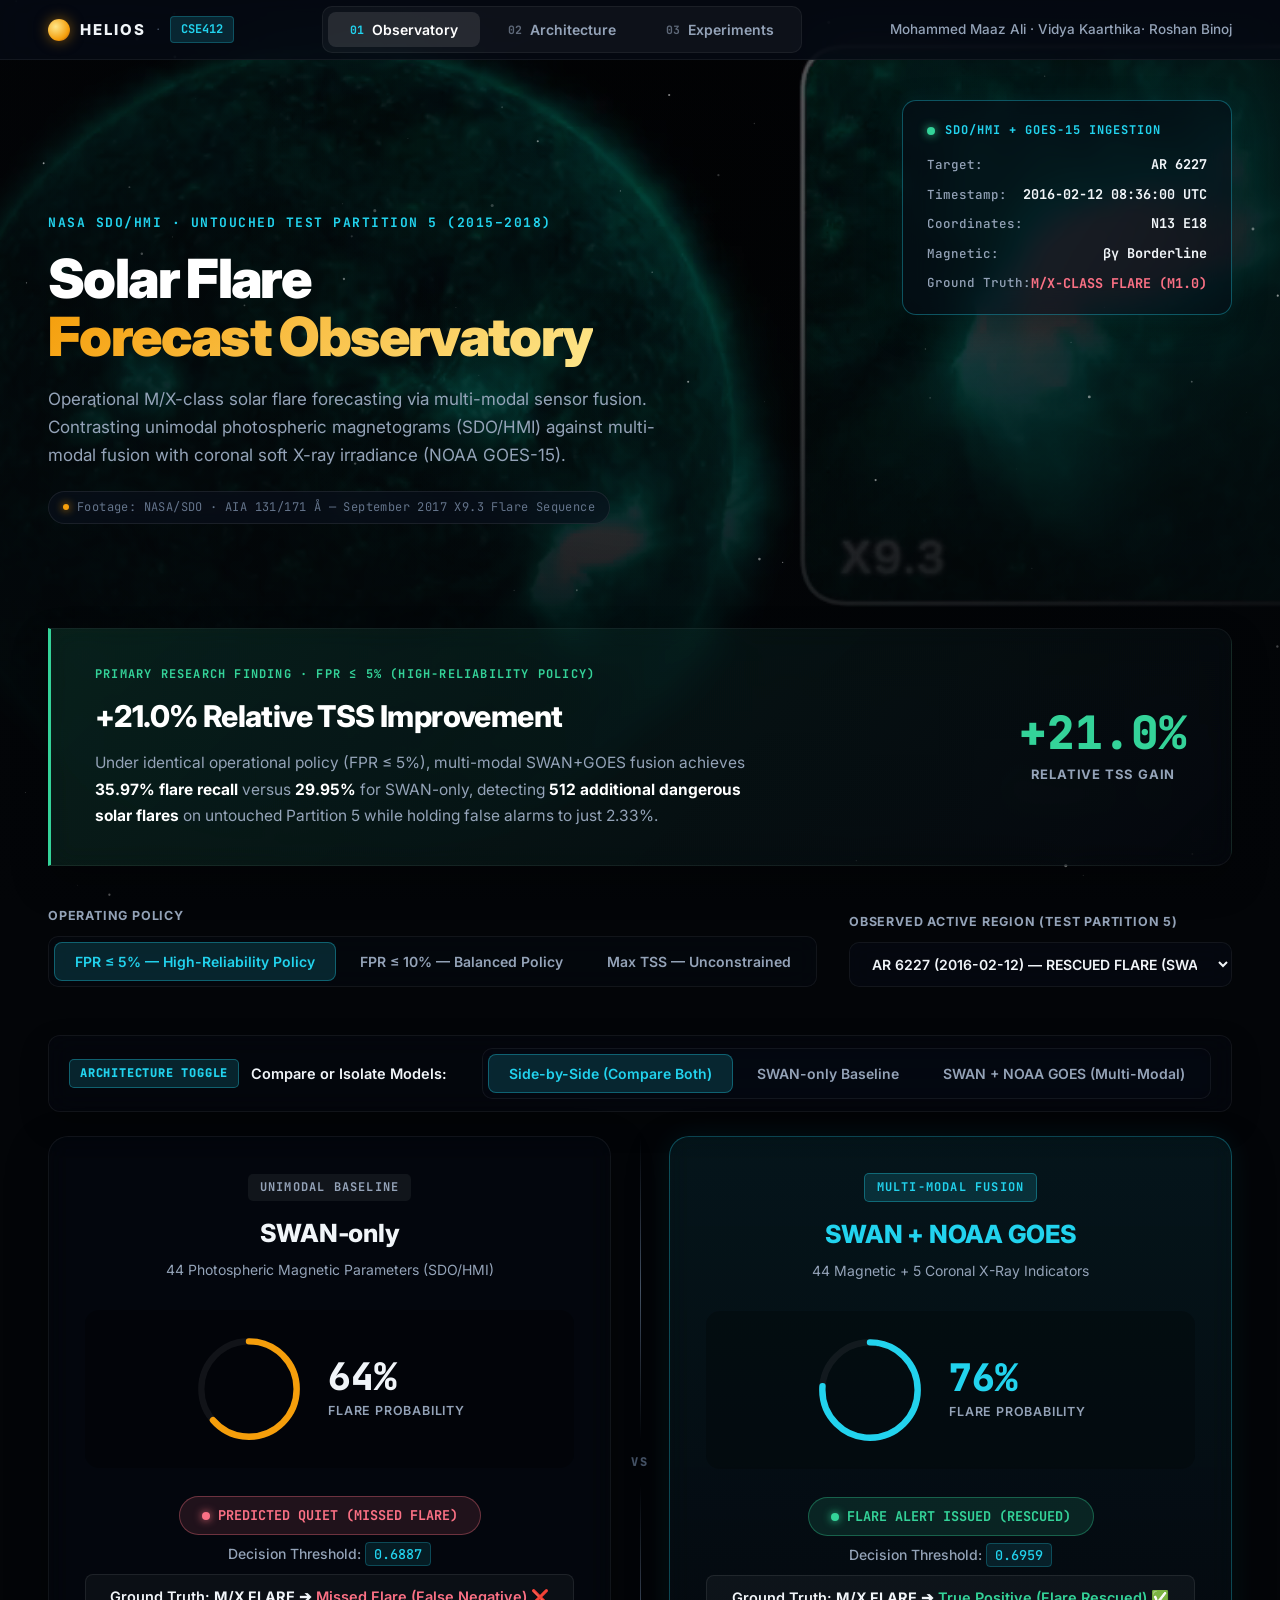
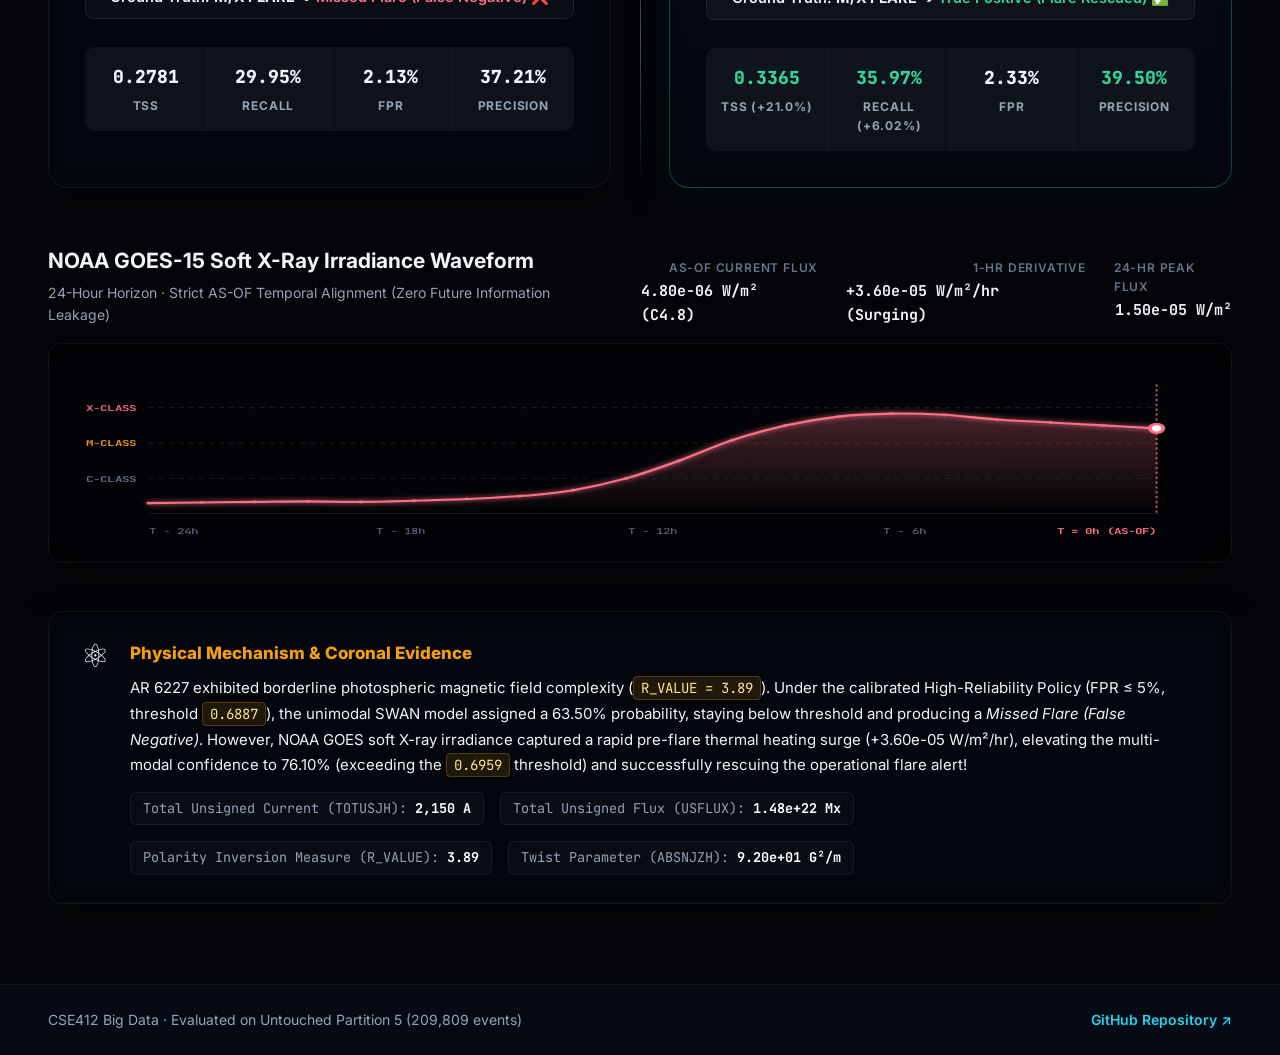
==== commit 7f54c19a: "fix(dashboard): reposition hero footage attribution into non-overlapping metadata pill" ====
--- a/dashboard/index.html
+++ b/dashboard/index.html
@@ -105,7 +105,7 @@
               X-ray irradiance (NOAA GOES-15).
             </p>
             <div class="hero-attribution">
-              Footage: NASA/SDO · AIA 131/171 Å — September 2017 X9.3 Flare Sequence
+              <span class="attr-dot"></span> Footage: NASA/SDO · AIA 131/171 Å — September 2017 X9.3 Flare Sequence
             </div>
           </div>
         </div>
@@ -523,7 +523,7 @@
 
   <!-- FOOTER -->
   <footer class="site-footer">
-    <span>CSE412 Big Data Analytics · Evaluated on Untouched Partition 5 (209,809 events)</span>
+    <span>CSE412 Big Data · Evaluated on Untouched Partition 5 (209,809 events)</span>
     <a href="https://github.com/MaazAli-commits/large-scale-solar-flare-detection" target="_blank"
       class="footer-gh">GitHub Repository ↗</a>
   </footer>
--- a/dashboard/style.css
+++ b/dashboard/style.css
@@ -293,13 +293,30 @@
 }
 
 .hero-attribution {
-  position: absolute;
-  bottom: 16px;
-  right: 48px;
+  display: inline-flex;
+  align-items: center;
+  gap: 8px;
+  margin-top: 22px;
   font-family: var(--mono);
   font-size: 12px;
   color: var(--text-3);
-  letter-spacing: 0.5px;
+  letter-spacing: 0.4px;
+  padding: 6px 14px;
+  background: rgba(10, 16, 28, 0.65);
+  border: 1px solid rgba(255, 255, 255, 0.08);
+  border-radius: 20px;
+  backdrop-filter: blur(10px);
+  -webkit-backdrop-filter: blur(10px);
+  width: fit-content;
+}
+
+.hero-attribution .attr-dot {
+  width: 6px;
+  height: 6px;
+  border-radius: 50%;
+  background: var(--amber);
+  box-shadow: 0 0 8px var(--amber);
+  flex-shrink: 0;
 }
 
 /* ── Live Observatory Telemetry HUD ── */
